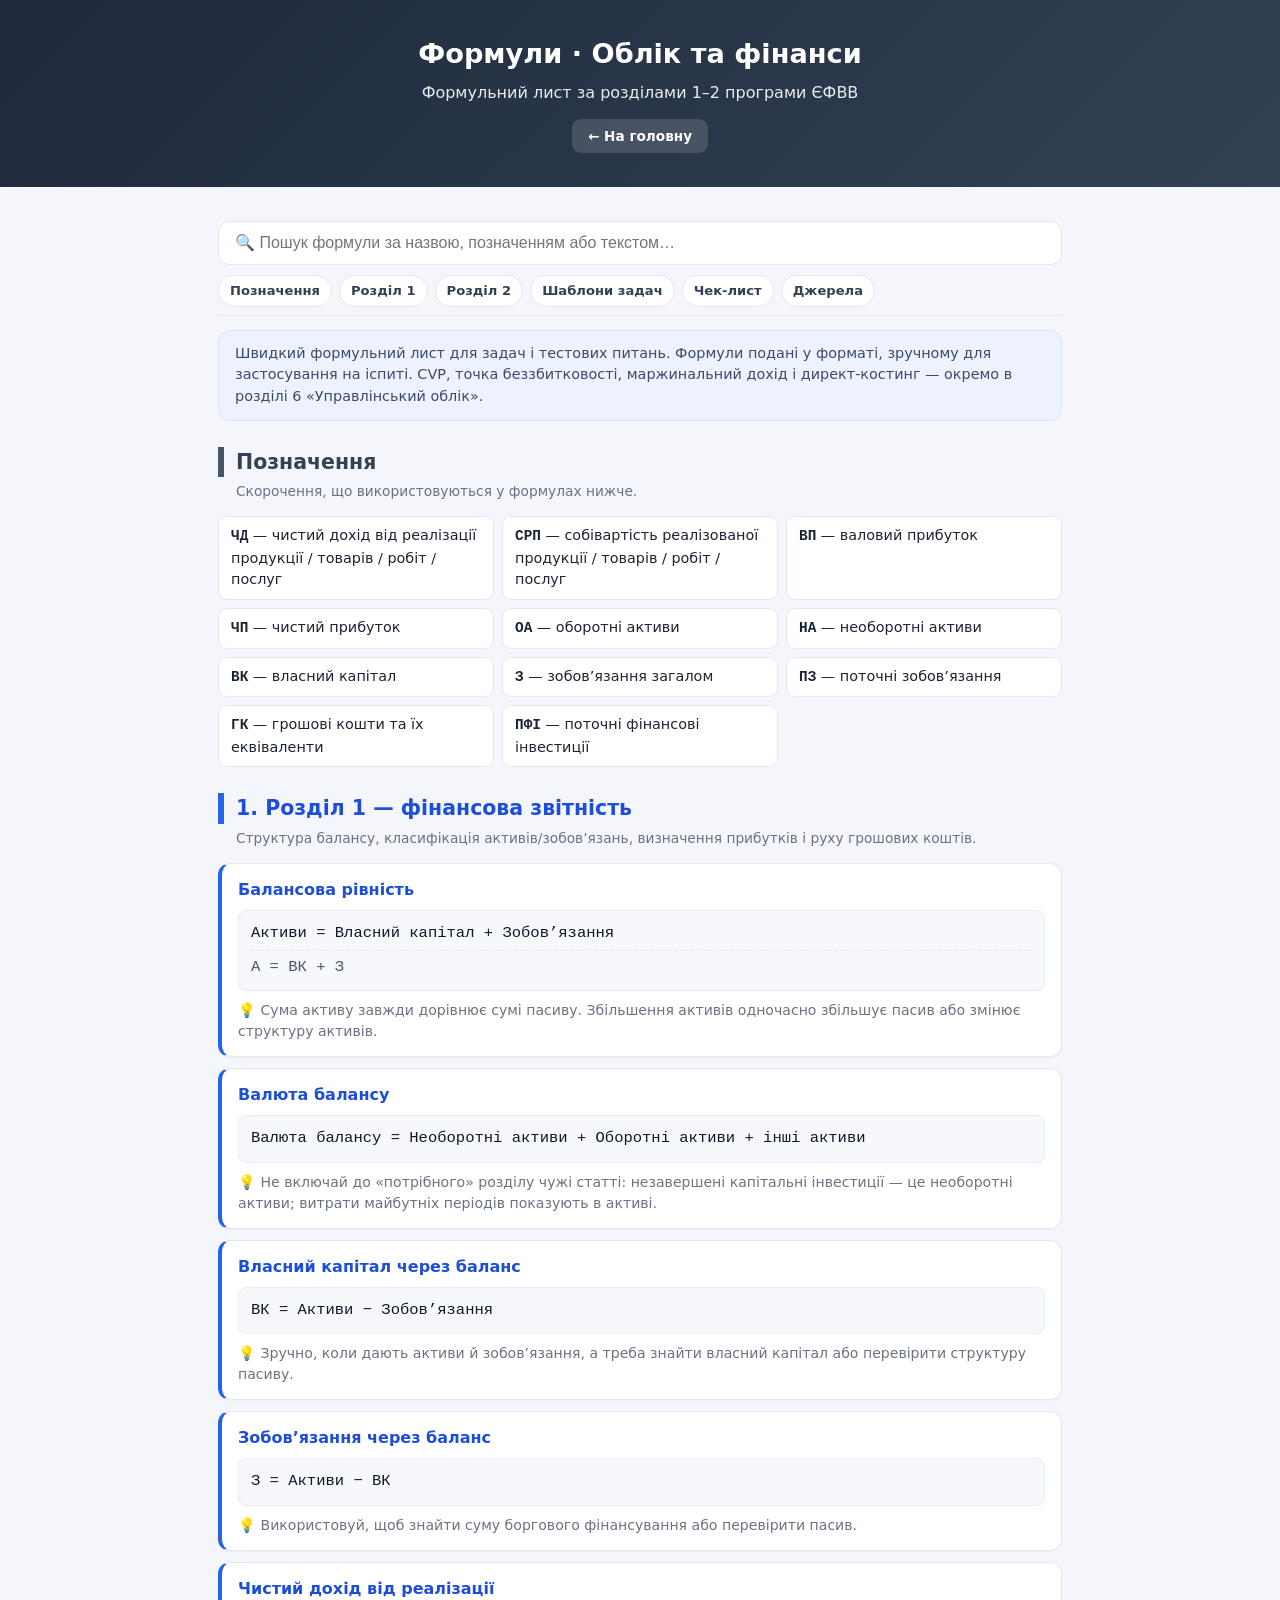
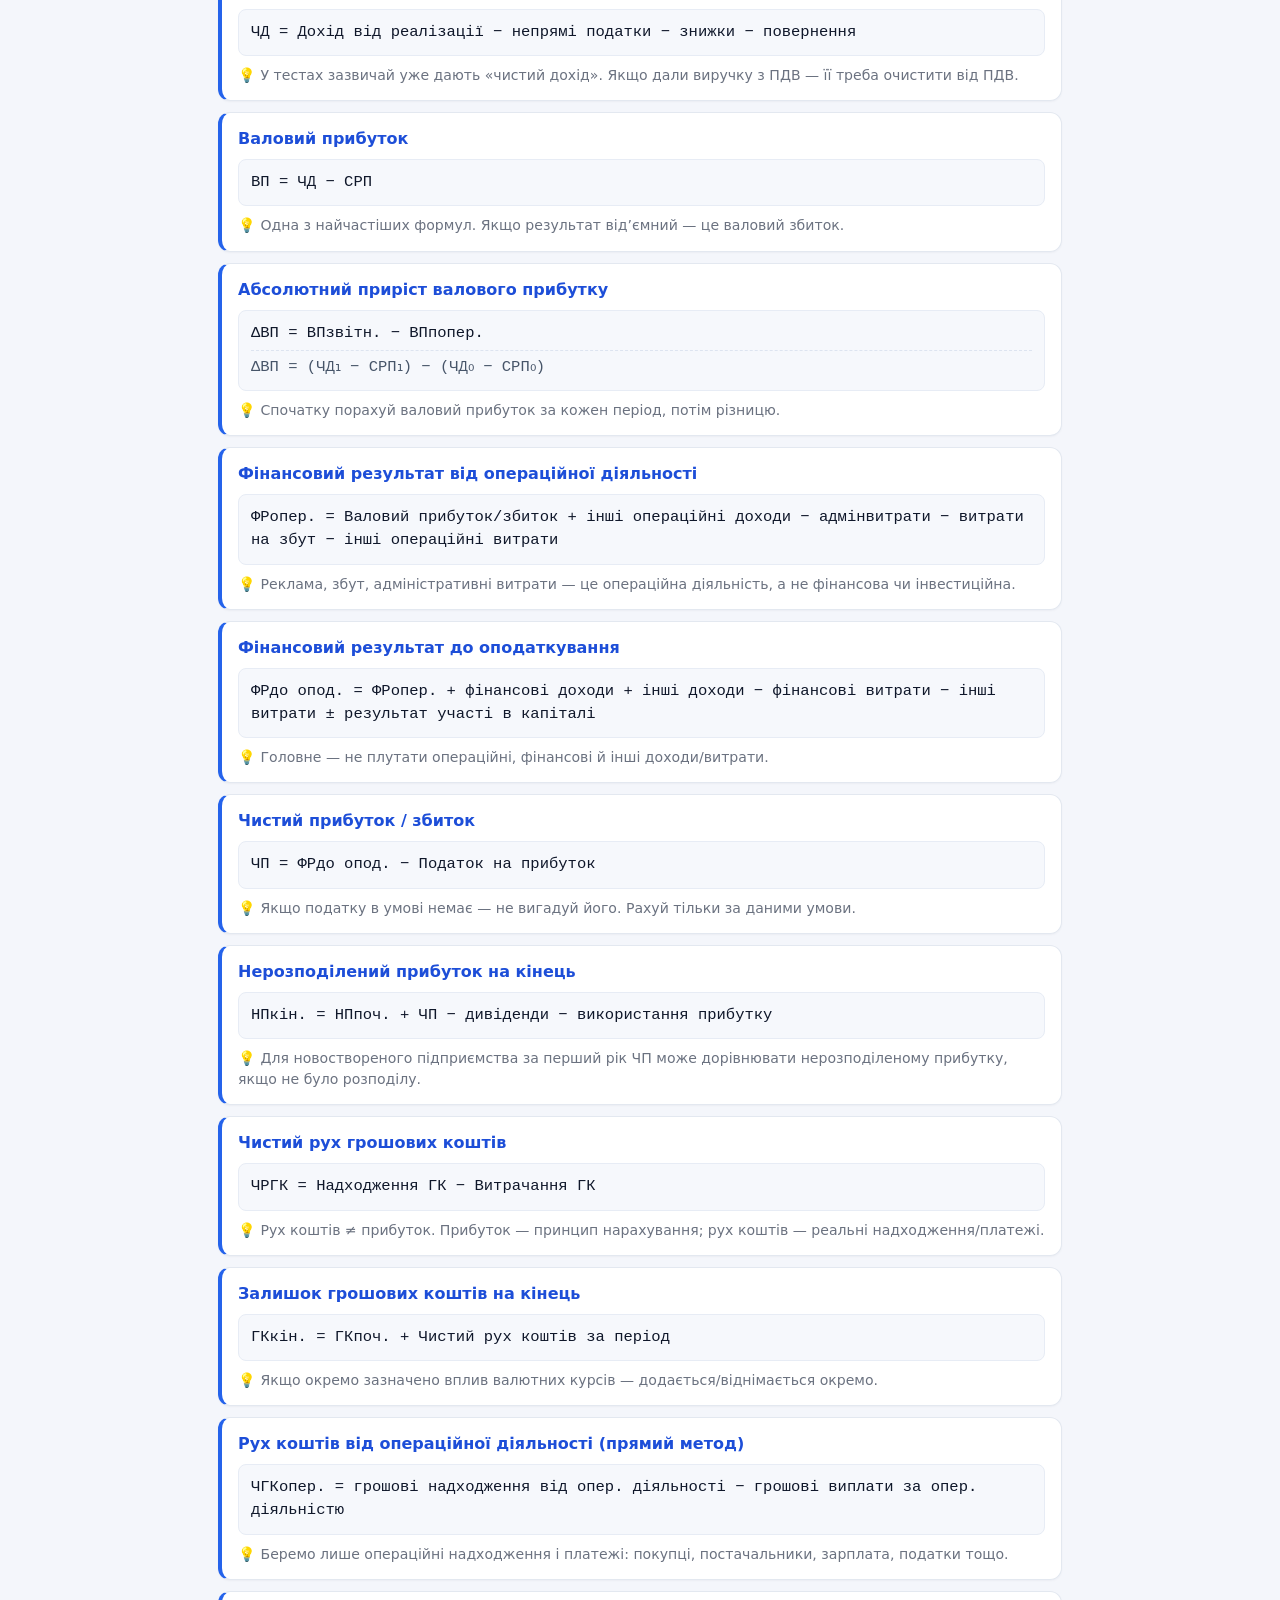
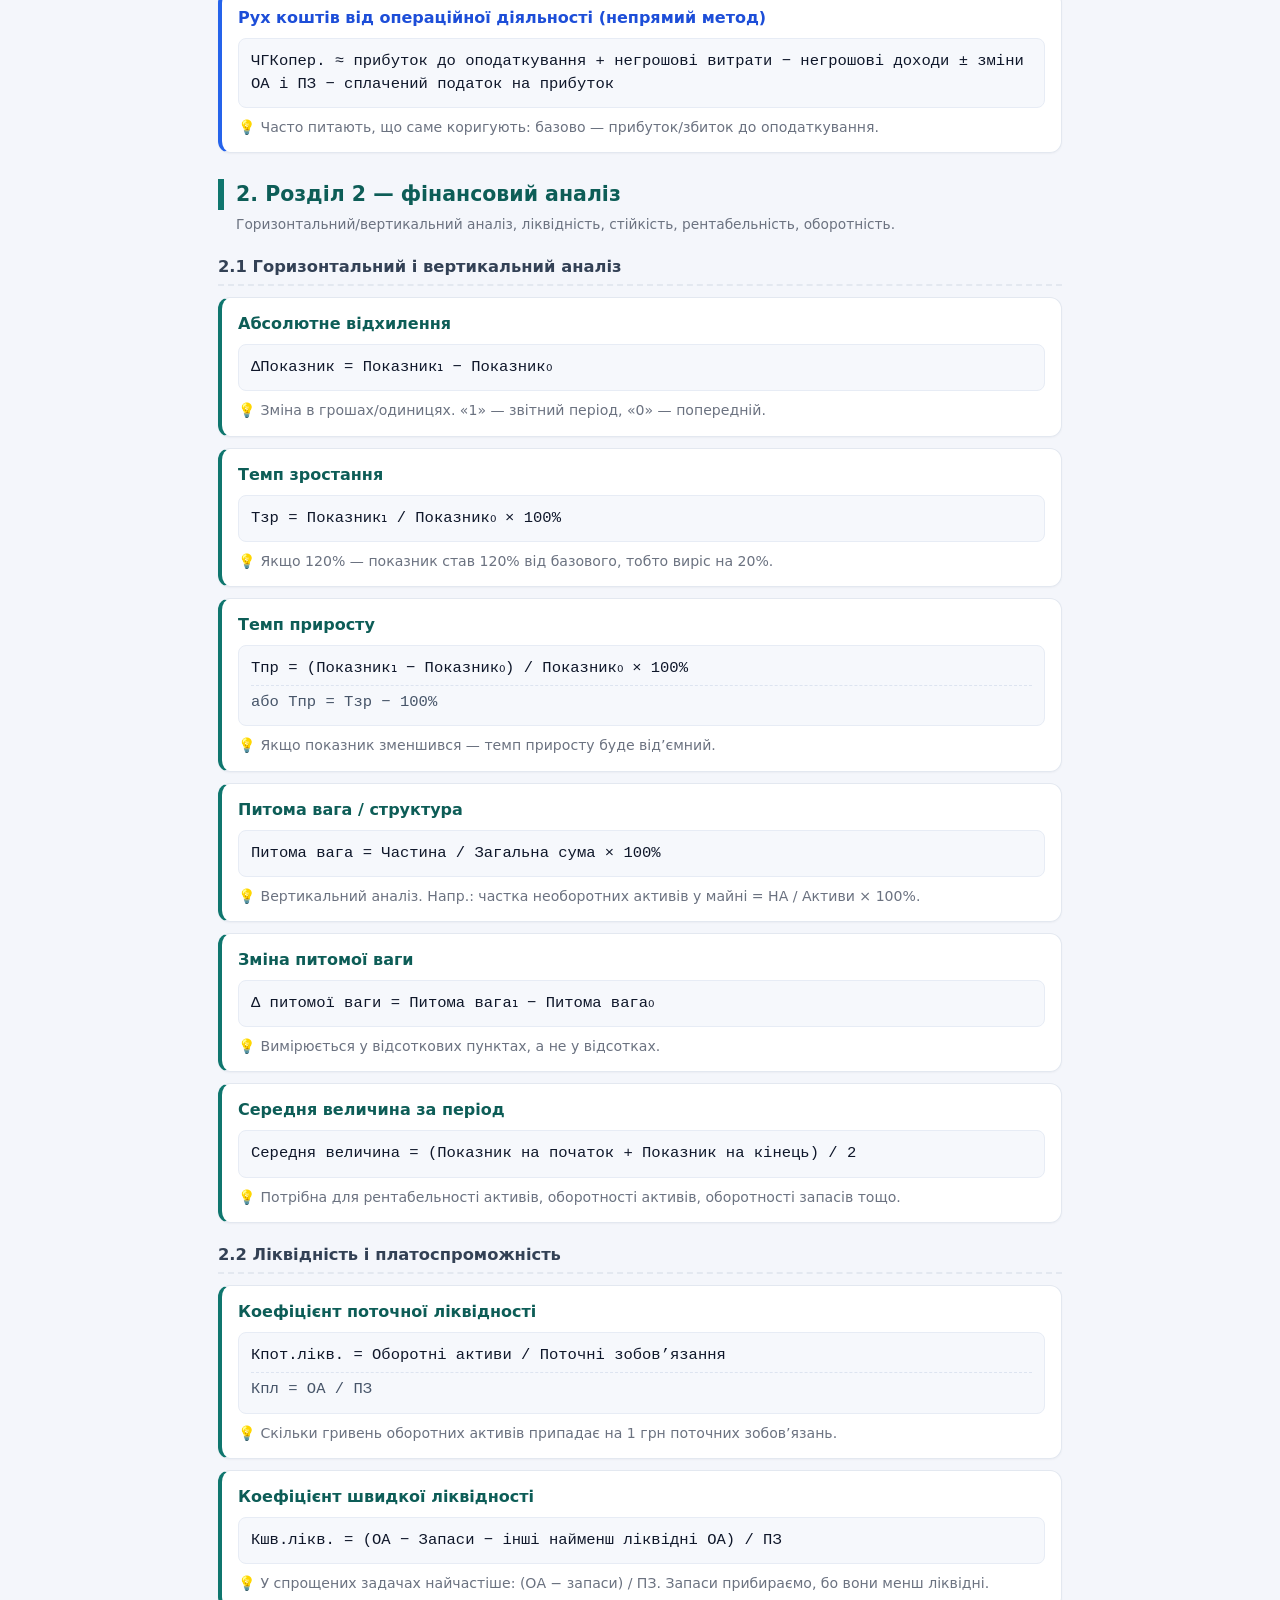
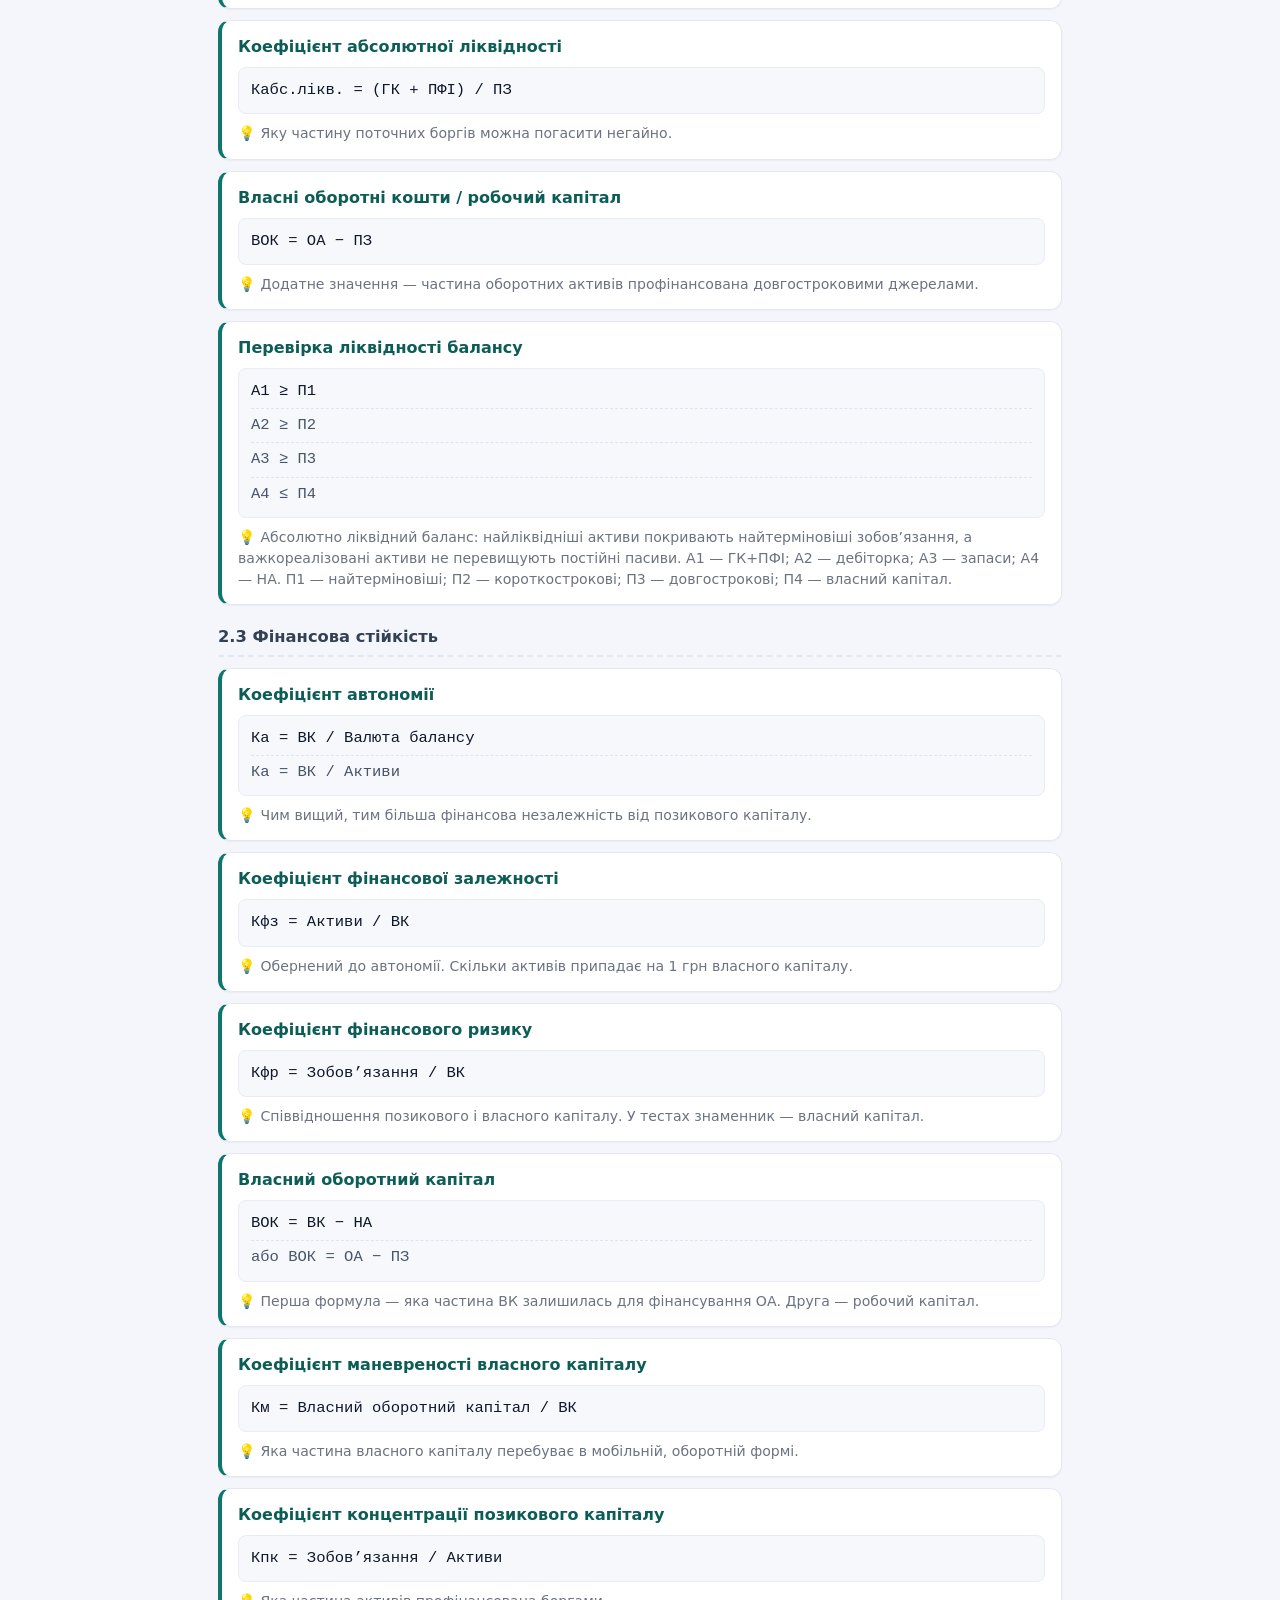
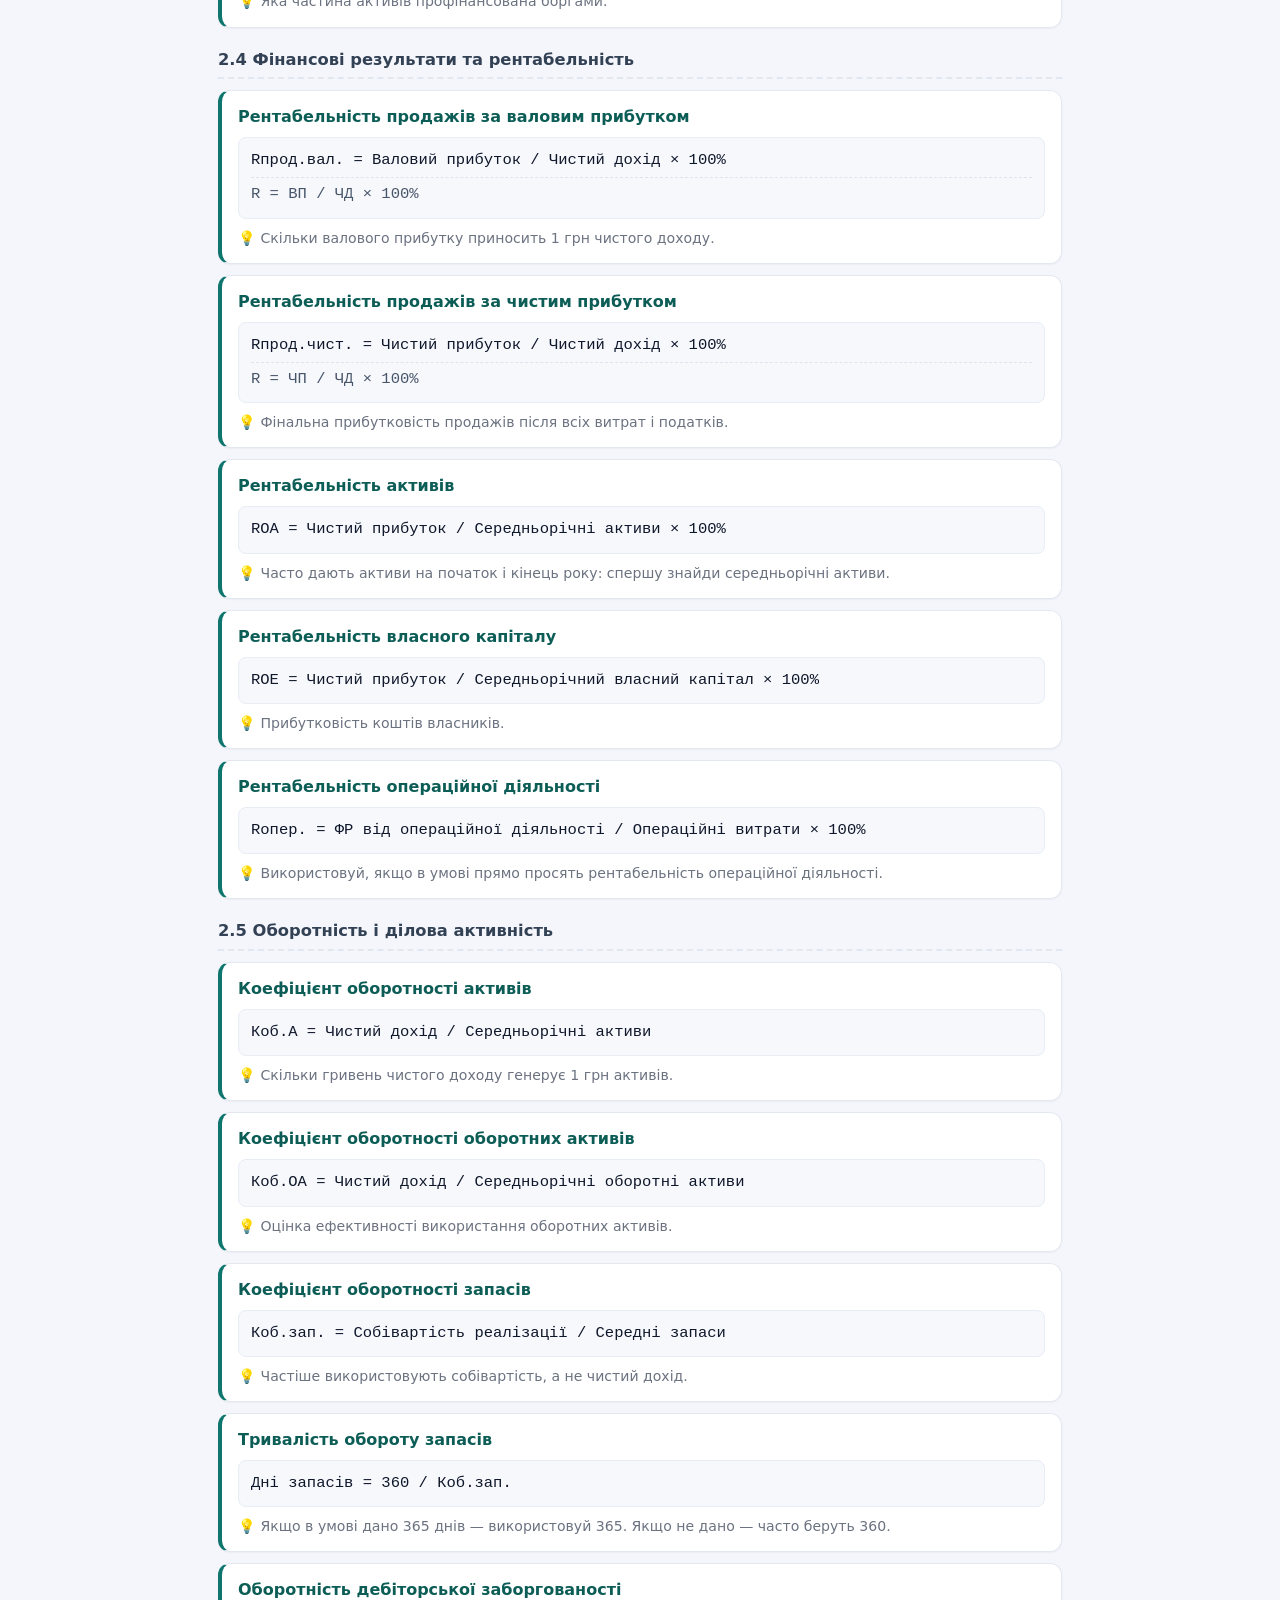
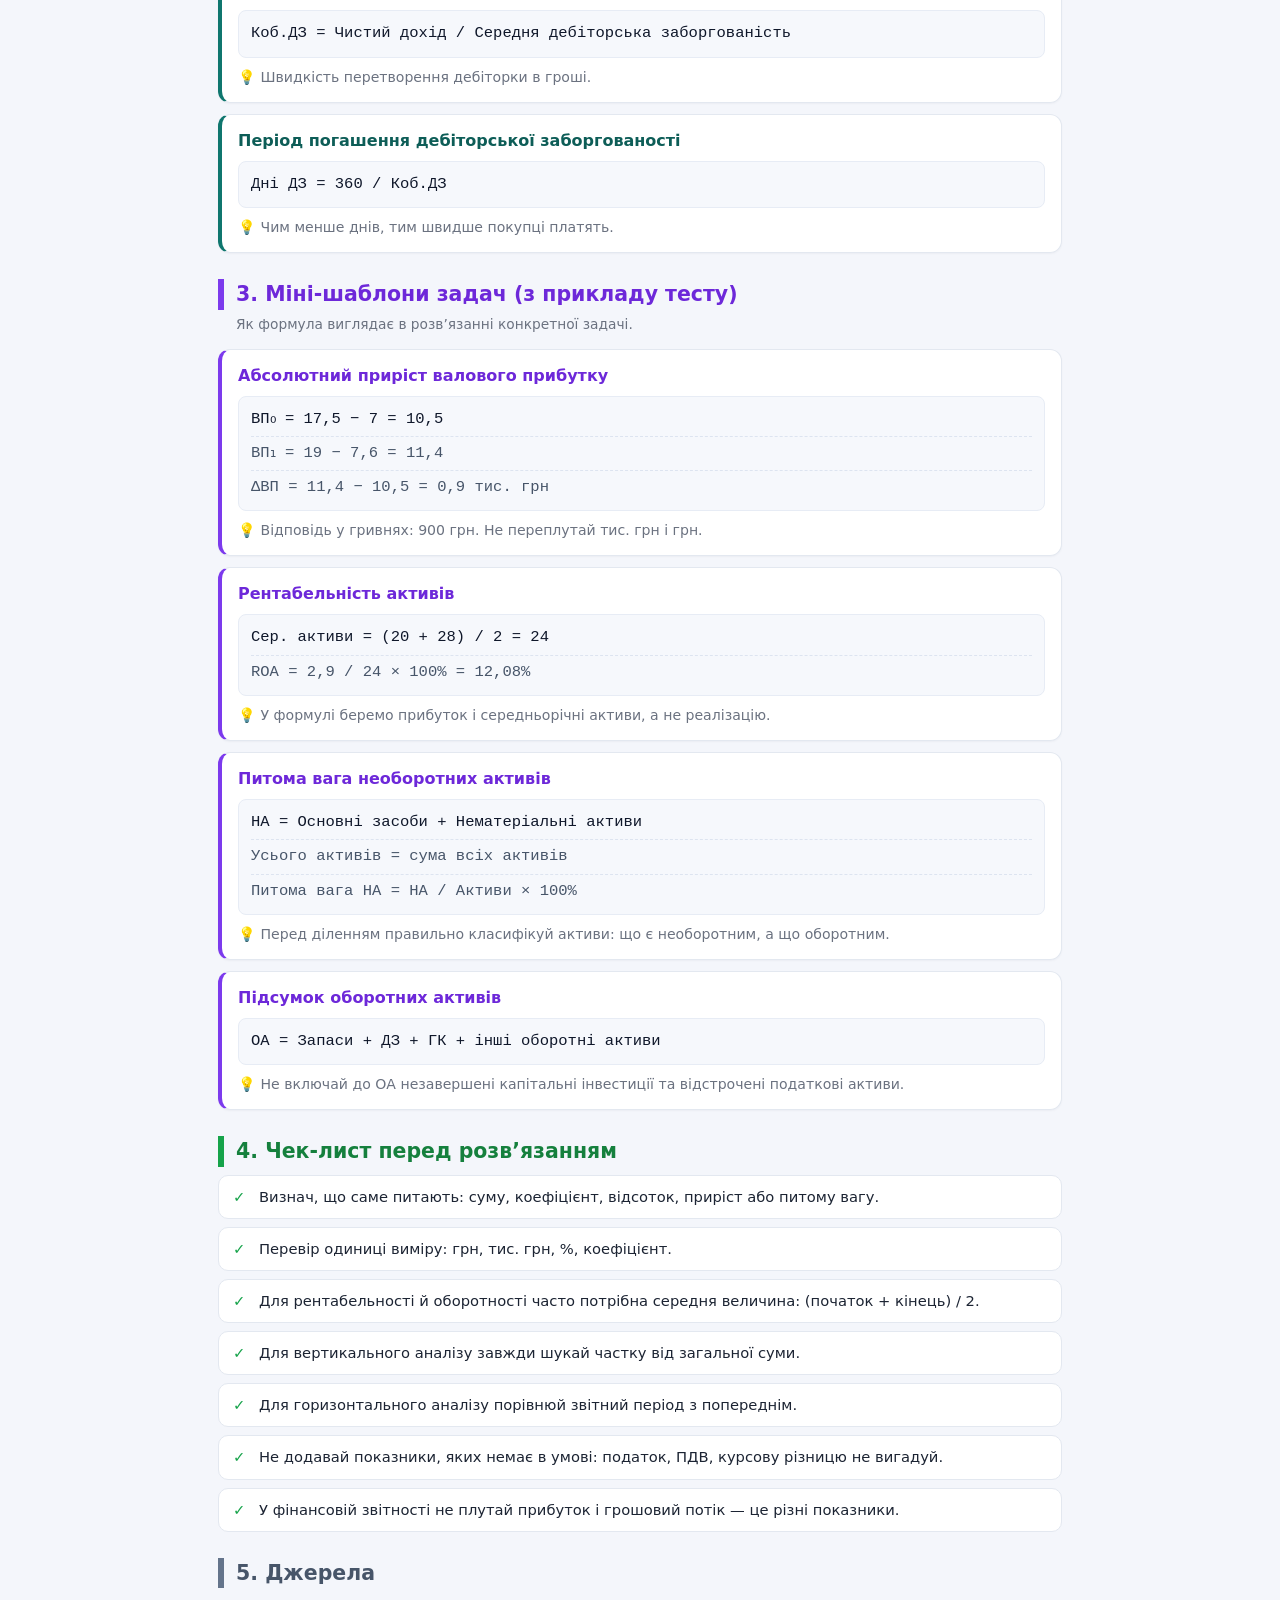
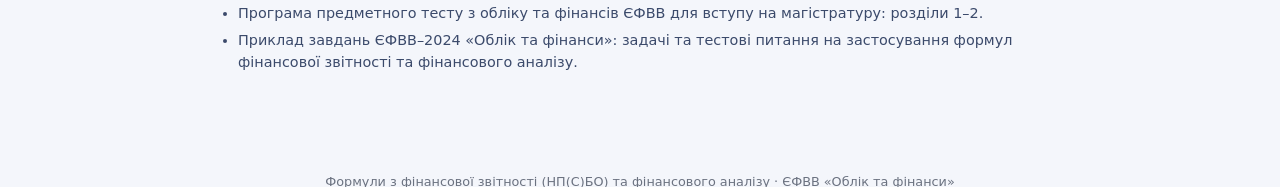
==== docs/formulas.html @ 67af6b8b "Підготовка статичного сайту тестів ЄФВВ для GitHub Pages - сайт у docs/ (index.html + variant-1..7 +" ====
<!DOCTYPE html>
<html lang="uk">
<head>
<meta charset="UTF-8">
<meta name="viewport" content="width=device-width, initial-scale=1.0">
<title>Формули · Облік та фінанси (ЄФВВ)</title>
<meta name="description" content="Формульний лист ЄФВВ з обліку та фінансів: фінансова звітність (НП(С)БО) і фінансовий аналіз. З пошуком і поясненнями.">
<meta property="og:type" content="website">
<meta property="og:locale" content="uk_UA">
<meta property="og:title" content="Формули · Облік та фінанси (ЄФВВ)">
<meta property="og:description" content="Формульний лист ЄФВВ: фінансова звітність (НП(С)БО) і фінансовий аналіз. З пошуком і поясненнями.">
<meta name="twitter:card" content="summary">
<link rel="icon" href="assets/favicon.svg">
<style>
  :root{--bg:#f4f6fb;--ink:#1c2433;--muted:#6b7280;--line:#e3e8f0;--accent:#2563eb}
  *{box-sizing:border-box}
  body{margin:0;font-family:'Segoe UI',system-ui,Arial,sans-serif;background:var(--bg);color:var(--ink);line-height:1.5}
  header{background:linear-gradient(135deg,#1e293b,#334155);color:#fff;padding:34px 20px;text-align:center}
  header h1{margin:0 0 6px;font-size:1.7rem}
  header p{margin:0;opacity:.9}
  .home{display:inline-block;margin-top:14px;color:#fff;background:rgba(255,255,255,.14);
        text-decoration:none;padding:7px 16px;border-radius:9px;font-size:.85rem;font-weight:600}
  .home:hover{background:rgba(255,255,255,.24)}
  .wrap{max-width:880px;margin:0 auto;padding:20px 18px 60px}

  /* toolbar: search + nav */
  .toolbar{position:sticky;top:0;z-index:5;background:var(--bg);padding:14px 0 8px;margin-bottom:6px;
           border-bottom:1px solid var(--line)}
  .search{width:100%;padding:12px 16px;font-size:1rem;border:1px solid var(--line);border-radius:11px;
          background:#fff;color:var(--ink);outline:none}
  .search:focus{border-color:var(--accent);box-shadow:0 0 0 3px rgba(37,99,235,.12)}
  .nav{display:flex;flex-wrap:wrap;gap:7px;margin-top:10px}
  .nav a{text-decoration:none;font-size:.82rem;font-weight:600;color:#334155;background:#fff;
         border:1px solid var(--line);padding:5px 11px;border-radius:20px}
  .nav a:hover{border-color:var(--accent);color:var(--accent)}

  .note-top{background:#eef2ff;border:1px solid #dbe2ff;border-radius:12px;padding:12px 16px;
            font-size:.9rem;color:#3b4a6b;margin:14px 0}

  /* section */
  section{margin-top:26px}
  .sec-h{display:flex;align-items:center;gap:10px;border-left:6px solid var(--c);padding-left:12px;margin-bottom:4px}
  .sec-h h2{margin:0;font-size:1.28rem;color:var(--cd)}
  .sec-sub{font-size:.86rem;color:var(--muted);margin:2px 0 14px 18px}

  .subhead{font-size:1.02rem;font-weight:700;color:#334155;margin:20px 0 10px;padding-bottom:5px;
           border-bottom:2px dashed var(--line)}

  /* formula card */
  .f{background:#fff;border:1px solid var(--line);border-left:4px solid var(--c);border-radius:12px;
     padding:14px 16px;margin:11px 0;box-shadow:0 1px 2px rgba(20,30,60,.04)}
  .f .name{font-weight:700;font-size:1rem;color:var(--cd);margin-bottom:8px}
  .f .formula{font-family:'Consolas','SF Mono',ui-monospace,monospace;font-size:.97rem;color:#0f172a;
              background:#f6f8fc;border:1px solid #e7ecf5;border-radius:8px;padding:9px 12px}
  .f .formula .v{display:block;padding:2px 0}
  .f .formula .v+ .v{border-top:1px dashed #dde4f0;margin-top:3px;padding-top:5px;color:#475569}
  .f .why{font-size:.88rem;color:var(--muted);margin-top:9px}
  .f .why::before{content:"💡 ";}

  /* abbreviations grid */
  .abbr{display:grid;grid-template-columns:repeat(auto-fill,minmax(250px,1fr));gap:8px}
  .abbr div{background:#fff;border:1px solid var(--line);border-radius:9px;padding:8px 12px;font-size:.9rem}
  .abbr b{color:var(--cd);font-family:'Consolas',monospace}

  ul.check{list-style:none;padding:0;margin:0}
  ul.check li{background:#fff;border:1px solid var(--line);border-radius:10px;padding:10px 14px 10px 40px;
              margin:8px 0;position:relative;font-size:.92rem}
  ul.check li::before{content:"✓";position:absolute;left:14px;top:10px;color:#16a34a;font-weight:800}
  ul.src{font-size:.9rem;color:#3b4a6b;padding-left:20px}
  ul.src li{margin:6px 0}

  .empty{display:none;text-align:center;color:var(--muted);padding:40px;font-size:.95rem}
  footer{text-align:center;color:var(--muted);font-size:.8rem;padding:24px 20px 0}
  mark{background:#fde68a;color:inherit;border-radius:3px;padding:0 1px}
</style>
</head>
<body>
<header>
  <h1>Формули · Облік та фінанси</h1>
  <p>Формульний лист за розділами 1–2 програми ЄФВВ</p>
  <a class="home" href="index.html">← На головну</a>
</header>

<div class="wrap">
  <div class="toolbar">
    <input id="search" class="search" type="search" placeholder="🔍 Пошук формули за назвою, позначенням або текстом…" autocomplete="off">
    <nav class="nav" id="nav"></nav>
  </div>

  <div class="note-top">
    Швидкий формульний лист для задач і тестових питань. Формули подані у форматі, зручному для застосування на іспиті.
    CVP, точка беззбитковості, маржинальний дохід і директ-костинг — окремо в розділі 6 «Управлінський облік».
  </div>

  <div id="content"></div>
  <div class="empty" id="empty">За запитом нічого не знайдено. Спробуйте інше слово.</div>
</div>

<footer>Формули з фінансової звітності (НП(С)БО) та фінансового аналізу · ЄФВВ «Облік та фінанси»</footer>

<script>
const palette = [
  {c:"#2563eb",cd:"#1d4ed8"},
  {c:"#0f766e",cd:"#0d5d57"},
  {c:"#7c3aed",cd:"#6d28d9"},
  {c:"#c2410c",cd:"#9a3412"},
  {c:"#0e7490",cd:"#155e75"},
  {c:"#334155",cd:"#1e293b"}
];

// data
const ABBR = [
  ["ЧД","чистий дохід від реалізації продукції / товарів / робіт / послуг"],
  ["СРП","собівартість реалізованої продукції / товарів / робіт / послуг"],
  ["ВП","валовий прибуток"],
  ["ЧП","чистий прибуток"],
  ["ОА","оборотні активи"],
  ["НА","необоротні активи"],
  ["ВК","власний капітал"],
  ["З","зобов’язання загалом"],
  ["ПЗ","поточні зобов’язання"],
  ["ГК","грошові кошти та їх еквіваленти"],
  ["ПФІ","поточні фінансові інвестиції"]
];

// f = [name, [formula variants], why]
const SECTIONS = [
  {
    id:"r1", title:"1. Розділ 1 — фінансова звітність",
    sub:"Структура балансу, класифікація активів/зобов’язань, визначення прибутків і руху грошових коштів.",
    groups:[{ rows:[
      ["Балансова рівність",["Активи = Власний капітал + Зобов’язання","А = ВК + З"],
       "Сума активу завжди дорівнює сумі пасиву. Збільшення активів одночасно збільшує пасив або змінює структуру активів."],
      ["Валюта балансу",["Валюта балансу = Необоротні активи + Оборотні активи + інші активи"],
       "Не включай до «потрібного» розділу чужі статті: незавершені капітальні інвестиції — це необоротні активи; витрати майбутніх періодів показують в активі."],
      ["Власний капітал через баланс",["ВК = Активи − Зобов’язання"],
       "Зручно, коли дають активи й зобов’язання, а треба знайти власний капітал або перевірити структуру пасиву."],
      ["Зобов’язання через баланс",["З = Активи − ВК"],
       "Використовуй, щоб знайти суму боргового фінансування або перевірити пасив."],
      ["Чистий дохід від реалізації",["ЧД = Дохід від реалізації − непрямі податки − знижки − повернення"],
       "У тестах зазвичай уже дають «чистий дохід». Якщо дали виручку з ПДВ — її треба очистити від ПДВ."],
      ["Валовий прибуток",["ВП = ЧД − СРП"],
       "Одна з найчастіших формул. Якщо результат від’ємний — це валовий збиток."],
      ["Абсолютний приріст валового прибутку",["ΔВП = ВПзвітн. − ВПпопер.","ΔВП = (ЧД₁ − СРП₁) − (ЧД₀ − СРП₀)"],
       "Спочатку порахуй валовий прибуток за кожен період, потім різницю."],
      ["Фінансовий результат від операційної діяльності",
       ["ФРопер. = Валовий прибуток/збиток + інші операційні доходи − адмінвитрати − витрати на збут − інші операційні витрати"],
       "Реклама, збут, адміністративні витрати — це операційна діяльність, а не фінансова чи інвестиційна."],
      ["Фінансовий результат до оподаткування",
       ["ФРдо опод. = ФРопер. + фінансові доходи + інші доходи − фінансові витрати − інші витрати ± результат участі в капіталі"],
       "Головне — не плутати операційні, фінансові й інші доходи/витрати."],
      ["Чистий прибуток / збиток",["ЧП = ФРдо опод. − Податок на прибуток"],
       "Якщо податку в умові немає — не вигадуй його. Рахуй тільки за даними умови."],
      ["Нерозподілений прибуток на кінець",["НПкін. = НПпоч. + ЧП − дивіденди − використання прибутку"],
       "Для новоствореного підприємства за перший рік ЧП може дорівнювати нерозподіленому прибутку, якщо не було розподілу."],
      ["Чистий рух грошових коштів",["ЧРГК = Надходження ГК − Витрачання ГК"],
       "Рух коштів ≠ прибуток. Прибуток — принцип нарахування; рух коштів — реальні надходження/платежі."],
      ["Залишок грошових коштів на кінець",["ГКкін. = ГКпоч. + Чистий рух коштів за період"],
       "Якщо окремо зазначено вплив валютних курсів — додається/віднімається окремо."],
      ["Рух коштів від операційної діяльності (прямий метод)",
       ["ЧГКопер. = грошові надходження від опер. діяльності − грошові виплати за опер. діяльністю"],
       "Беремо лише операційні надходження і платежі: покупці, постачальники, зарплата, податки тощо."],
      ["Рух коштів від операційної діяльності (непрямий метод)",
       ["ЧГКопер. ≈ прибуток до оподаткування + негрошові витрати − негрошові доходи ± зміни ОА і ПЗ − сплачений податок на прибуток"],
       "Часто питають, що саме коригують: базово — прибуток/збиток до оподаткування."]
    ]}]
  },
  {
    id:"r2", title:"2. Розділ 2 — фінансовий аналіз",
    sub:"Горизонтальний/вертикальний аналіз, ліквідність, стійкість, рентабельність, оборотність.",
    groups:[
      { name:"2.1 Горизонтальний і вертикальний аналіз", rows:[
        ["Абсолютне відхилення",["ΔПоказник = Показник₁ − Показник₀"],
         "Зміна в грошах/одиницях. «1» — звітний період, «0» — попередній."],
        ["Темп зростання",["Тзр = Показник₁ / Показник₀ × 100%"],
         "Якщо 120% — показник став 120% від базового, тобто виріс на 20%."],
        ["Темп приросту",["Тпр = (Показник₁ − Показник₀) / Показник₀ × 100%","або Тпр = Тзр − 100%"],
         "Якщо показник зменшився — темп приросту буде від’ємний."],
        ["Питома вага / структура",["Питома вага = Частина / Загальна сума × 100%"],
         "Вертикальний аналіз. Напр.: частка необоротних активів у майні = НА / Активи × 100%."],
        ["Зміна питомої ваги",["Δ питомої ваги = Питома вага₁ − Питома вага₀"],
         "Вимірюється у відсоткових пунктах, а не у відсотках."],
        ["Середня величина за період",["Середня величина = (Показник на початок + Показник на кінець) / 2"],
         "Потрібна для рентабельності активів, оборотності активів, оборотності запасів тощо."]
      ]},
      { name:"2.2 Ліквідність і платоспроможність", rows:[
        ["Коефіцієнт поточної ліквідності",["Кпот.лікв. = Оборотні активи / Поточні зобов’язання","Кпл = ОА / ПЗ"],
         "Скільки гривень оборотних активів припадає на 1 грн поточних зобов’язань."],
        ["Коефіцієнт швидкої ліквідності",["Кшв.лікв. = (ОА − Запаси − інші найменш ліквідні ОА) / ПЗ"],
         "У спрощених задачах найчастіше: (ОА − запаси) / ПЗ. Запаси прибираємо, бо вони менш ліквідні."],
        ["Коефіцієнт абсолютної ліквідності",["Кабс.лікв. = (ГК + ПФІ) / ПЗ"],
         "Яку частину поточних боргів можна погасити негайно."],
        ["Власні оборотні кошти / робочий капітал",["ВОК = ОА − ПЗ"],
         "Додатне значення — частина оборотних активів профінансована довгостроковими джерелами."],
        ["Перевірка ліквідності балансу",["А1 ≥ П1","А2 ≥ П2","А3 ≥ П3","А4 ≤ П4"],
         "Абсолютно ліквідний баланс: найліквідніші активи покривають найтерміновіші зобов’язання, а важкореалізовані активи не перевищують постійні пасиви. А1 — ГК+ПФІ; А2 — дебіторка; А3 — запаси; А4 — НА. П1 — найтерміновіші; П2 — короткострокові; П3 — довгострокові; П4 — власний капітал."]
      ]},
      { name:"2.3 Фінансова стійкість", rows:[
        ["Коефіцієнт автономії",["Ка = ВК / Валюта балансу","Ка = ВК / Активи"],
         "Чим вищий, тим більша фінансова незалежність від позикового капіталу."],
        ["Коефіцієнт фінансової залежності",["Кфз = Активи / ВК"],
         "Обернений до автономії. Скільки активів припадає на 1 грн власного капіталу."],
        ["Коефіцієнт фінансового ризику",["Кфр = Зобов’язання / ВК"],
         "Співвідношення позикового і власного капіталу. У тестах знаменник — власний капітал."],
        ["Власний оборотний капітал",["ВОК = ВК − НА","або ВОК = ОА − ПЗ"],
         "Перша формула — яка частина ВК залишилась для фінансування ОА. Друга — робочий капітал."],
        ["Коефіцієнт маневреності власного капіталу",["Км = Власний оборотний капітал / ВК"],
         "Яка частина власного капіталу перебуває в мобільній, оборотній формі."],
        ["Коефіцієнт концентрації позикового капіталу",["Кпк = Зобов’язання / Активи"],
         "Яка частина активів профінансована боргами."]
      ]},
      { name:"2.4 Фінансові результати та рентабельність", rows:[
        ["Рентабельність продажів за валовим прибутком",["Rпрод.вал. = Валовий прибуток / Чистий дохід × 100%","R = ВП / ЧД × 100%"],
         "Скільки валового прибутку приносить 1 грн чистого доходу."],
        ["Рентабельність продажів за чистим прибутком",["Rпрод.чист. = Чистий прибуток / Чистий дохід × 100%","R = ЧП / ЧД × 100%"],
         "Фінальна прибутковість продажів після всіх витрат і податків."],
        ["Рентабельність активів",["ROA = Чистий прибуток / Середньорічні активи × 100%"],
         "Часто дають активи на початок і кінець року: спершу знайди середньорічні активи."],
        ["Рентабельність власного капіталу",["ROE = Чистий прибуток / Середньорічний власний капітал × 100%"],
         "Прибутковість коштів власників."],
        ["Рентабельність операційної діяльності",["Rопер. = ФР від операційної діяльності / Операційні витрати × 100%"],
         "Використовуй, якщо в умові прямо просять рентабельність операційної діяльності."]
      ]},
      { name:"2.5 Оборотність і ділова активність", rows:[
        ["Коефіцієнт оборотності активів",["Коб.А = Чистий дохід / Середньорічні активи"],
         "Скільки гривень чистого доходу генерує 1 грн активів."],
        ["Коефіцієнт оборотності оборотних активів",["Коб.ОА = Чистий дохід / Середньорічні оборотні активи"],
         "Оцінка ефективності використання оборотних активів."],
        ["Коефіцієнт оборотності запасів",["Коб.зап. = Собівартість реалізації / Середні запаси"],
         "Частіше використовують собівартість, а не чистий дохід."],
        ["Тривалість обороту запасів",["Дні запасів = 360 / Коб.зап."],
         "Якщо в умові дано 365 днів — використовуй 365. Якщо не дано — часто беруть 360."],
        ["Оборотність дебіторської заборгованості",["Коб.ДЗ = Чистий дохід / Середня дебіторська заборгованість"],
         "Швидкість перетворення дебіторки в гроші."],
        ["Період погашення дебіторської заборгованості",["Дні ДЗ = 360 / Коб.ДЗ"],
         "Чим менше днів, тим швидше покупці платять."]
      ]}
    ]
  },
  {
    id:"r3", title:"3. Міні-шаблони задач (з прикладу тесту)",
    sub:"Як формула виглядає в розв’язанні конкретної задачі.",
    groups:[{ rows:[
      ["Абсолютний приріст валового прибутку",["ВП₀ = 17,5 − 7 = 10,5","ВП₁ = 19 − 7,6 = 11,4","ΔВП = 11,4 − 10,5 = 0,9 тис. грн"],
       "Відповідь у гривнях: 900 грн. Не переплутай тис. грн і грн."],
      ["Рентабельність активів",["Сер. активи = (20 + 28) / 2 = 24","ROA = 2,9 / 24 × 100% = 12,08%"],
       "У формулі беремо прибуток і середньорічні активи, а не реалізацію."],
      ["Питома вага необоротних активів",["НА = Основні засоби + Нематеріальні активи","Усього активів = сума всіх активів","Питома вага НА = НА / Активи × 100%"],
       "Перед діленням правильно класифікуй активи: що є необоротним, а що оборотним."],
      ["Підсумок оборотних активів",["ОА = Запаси + ДЗ + ГК + інші оборотні активи"],
       "Не включай до ОА незавершені капітальні інвестиції та відстрочені податкові активи."]
    ]}]
  }
];

const CHECKLIST = [
  "Визнач, що саме питають: суму, коефіцієнт, відсоток, приріст або питому вагу.",
  "Перевір одиниці виміру: грн, тис. грн, %, коефіцієнт.",
  "Для рентабельності й оборотності часто потрібна середня величина: (початок + кінець) / 2.",
  "Для вертикального аналізу завжди шукай частку від загальної суми.",
  "Для горизонтального аналізу порівнюй звітний період з попереднім.",
  "Не додавай показники, яких немає в умові: податок, ПДВ, курсову різницю не вигадуй.",
  "У фінансовій звітності не плутай прибуток і грошовий потік — це різні показники."
];

const SOURCES = [
  "Програма предметного тесту з обліку та фінансів ЄФВВ для вступу на магістратуру: розділи 1–2.",
  "Приклад завдань ЄФВВ–2024 «Облік та фінанси»: задачі та тестові питання на застосування формул фінансової звітності та фінансового аналізу."
];

// ---- render ----
const esc = s => s.replace(/&/g,"&amp;").replace(/</g,"&lt;").replace(/>/g,"&gt;");
const content = document.getElementById('content');
const nav = document.getElementById('nav');

function fCard(row, col){
  const [name, formulas, why] = row;
  const vars = formulas.map(f=>`<span class="v">${esc(f)}</span>`).join("");
  return `<div class="f" data-text="${esc((name+' '+formulas.join(' ')+' '+why).toLowerCase())}">
    <div class="name">${esc(name)}</div>
    <div class="formula">${vars}</div>
    <div class="why">${esc(why)}</div>
  </div>`;
}

let html = "";

// abbreviations section (index 0 colour)
html += `<section id="abbr" data-sec>
  <div class="sec-h" style="--c:#475569;--cd:#334155"><h2>Позначення</h2></div>
  <div class="sec-sub">Скорочення, що використовуються у формулах нижче.</div>
  <div class="abbr">${ABBR.map(a=>`<div data-text="${esc((a[0]+' '+a[1]).toLowerCase())}"><b>${esc(a[0])}</b> — ${esc(a[1])}</div>`).join("")}</div>
</section>`;

SECTIONS.forEach((sec,i)=>{
  const p = palette[i % palette.length];
  let body = "";
  sec.groups.forEach(g=>{
    if(g.name) body += `<div class="subhead" data-sub>${esc(g.name)}</div>`;
    body += g.rows.map(r=>fCard(r,p)).join("");
  });
  html += `<section id="${sec.id}" data-sec style="--c:${p.c};--cd:${p.cd}">
    <div class="sec-h"><h2>${esc(sec.title)}</h2></div>
    <div class="sec-sub">${esc(sec.sub)}</div>
    ${body}
  </section>`;
});

// checklist
html += `<section id="check" data-sec style="--c:#16a34a;--cd:#15803d">
  <div class="sec-h"><h2>4. Чек-лист перед розв’язанням</h2></div>
  <ul class="check">${CHECKLIST.map(c=>`<li data-text="${esc(c.toLowerCase())}">${esc(c)}</li>`).join("")}</ul>
</section>`;

// sources
html += `<section id="src" data-sec style="--c:#64748b;--cd:#475569">
  <div class="sec-h"><h2>5. Джерела</h2></div>
  <ul class="src">${SOURCES.map(s=>`<li>${esc(s)}</li>`).join("")}</ul>
</section>`;

content.innerHTML = html;

// nav chips
const navItems = [["abbr","Позначення"],["r1","Розділ 1"],["r2","Розділ 2"],["r3","Шаблони задач"],["check","Чек-лист"],["src","Джерела"]];
nav.innerHTML = navItems.map(n=>`<a href="#${n[0]}">${n[1]}</a>`).join("");

// ---- live search ----
const search = document.getElementById('search');
const empty = document.getElementById('empty');
search.addEventListener('input', ()=>{
  const q = search.value.trim().toLowerCase();
  let anyVisible = false;
  document.querySelectorAll('[data-sec]').forEach(sec=>{
    let secVisible = false;
    sec.querySelectorAll('[data-text]').forEach(el=>{
      const match = !q || el.dataset.text.includes(q);
      el.style.display = match ? "" : "none";
      if(match) secVisible = true;
    });
    // subheads: show only if a following card in same group is visible — simple: hide subheads when searching
    sec.querySelectorAll('[data-sub]').forEach(sh=>{ sh.style.display = q ? "none" : ""; });
    sec.style.display = secVisible ? "" : "none";
    if(secVisible) anyVisible = true;
  });
  empty.style.display = anyVisible ? "none" : "block";
});
</script>
</body>
</html>
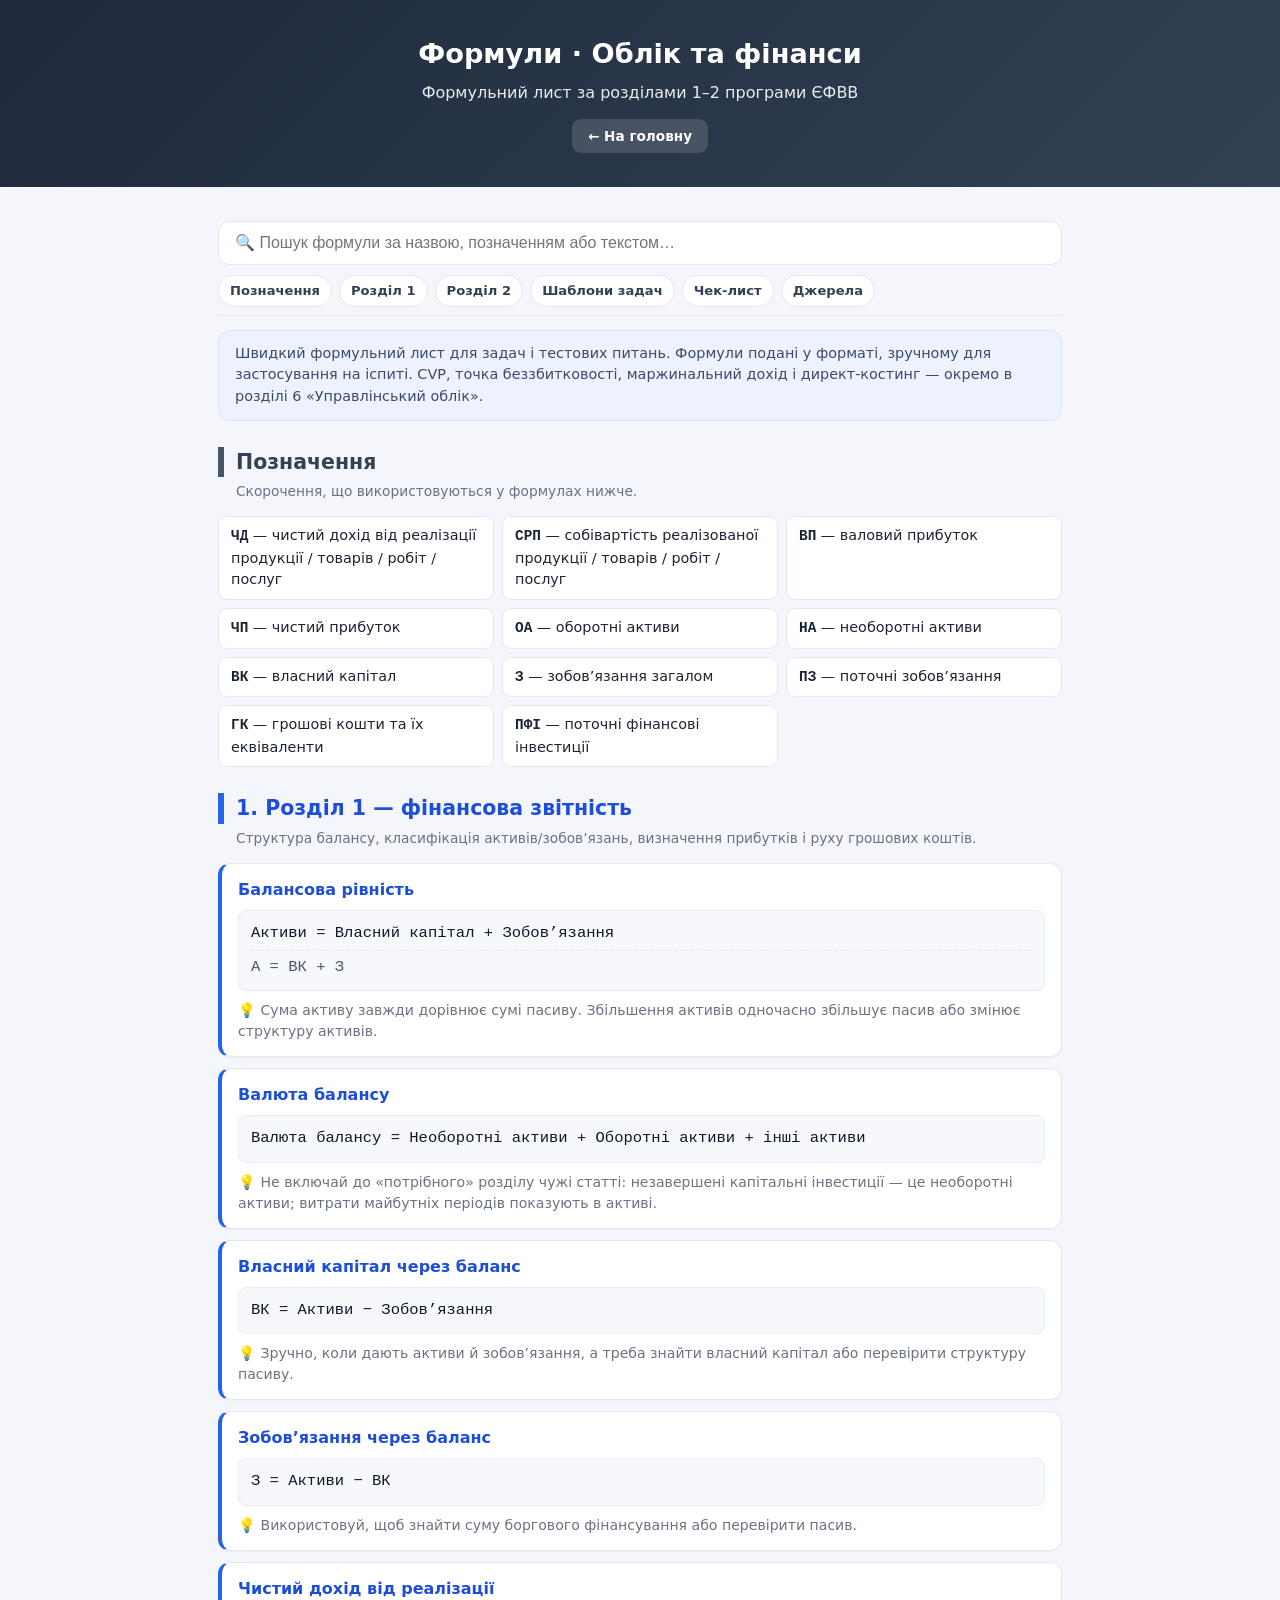
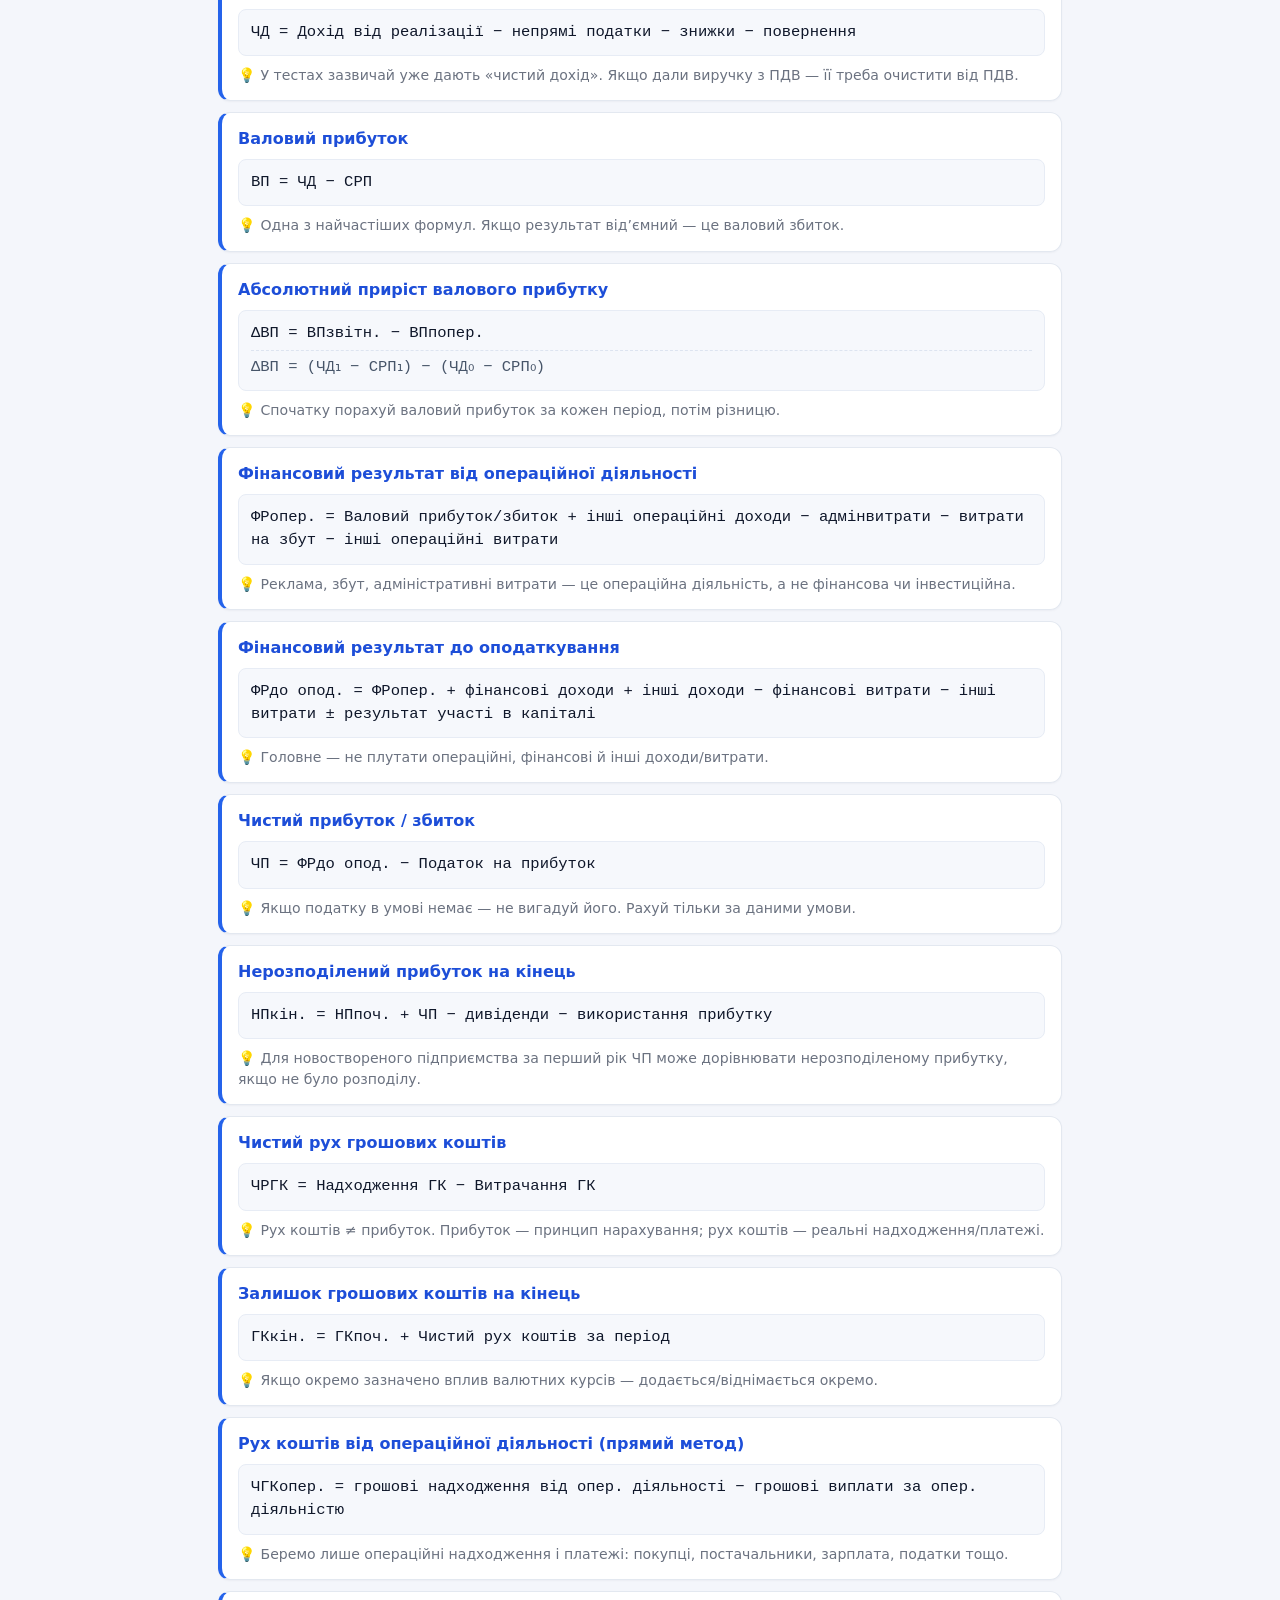
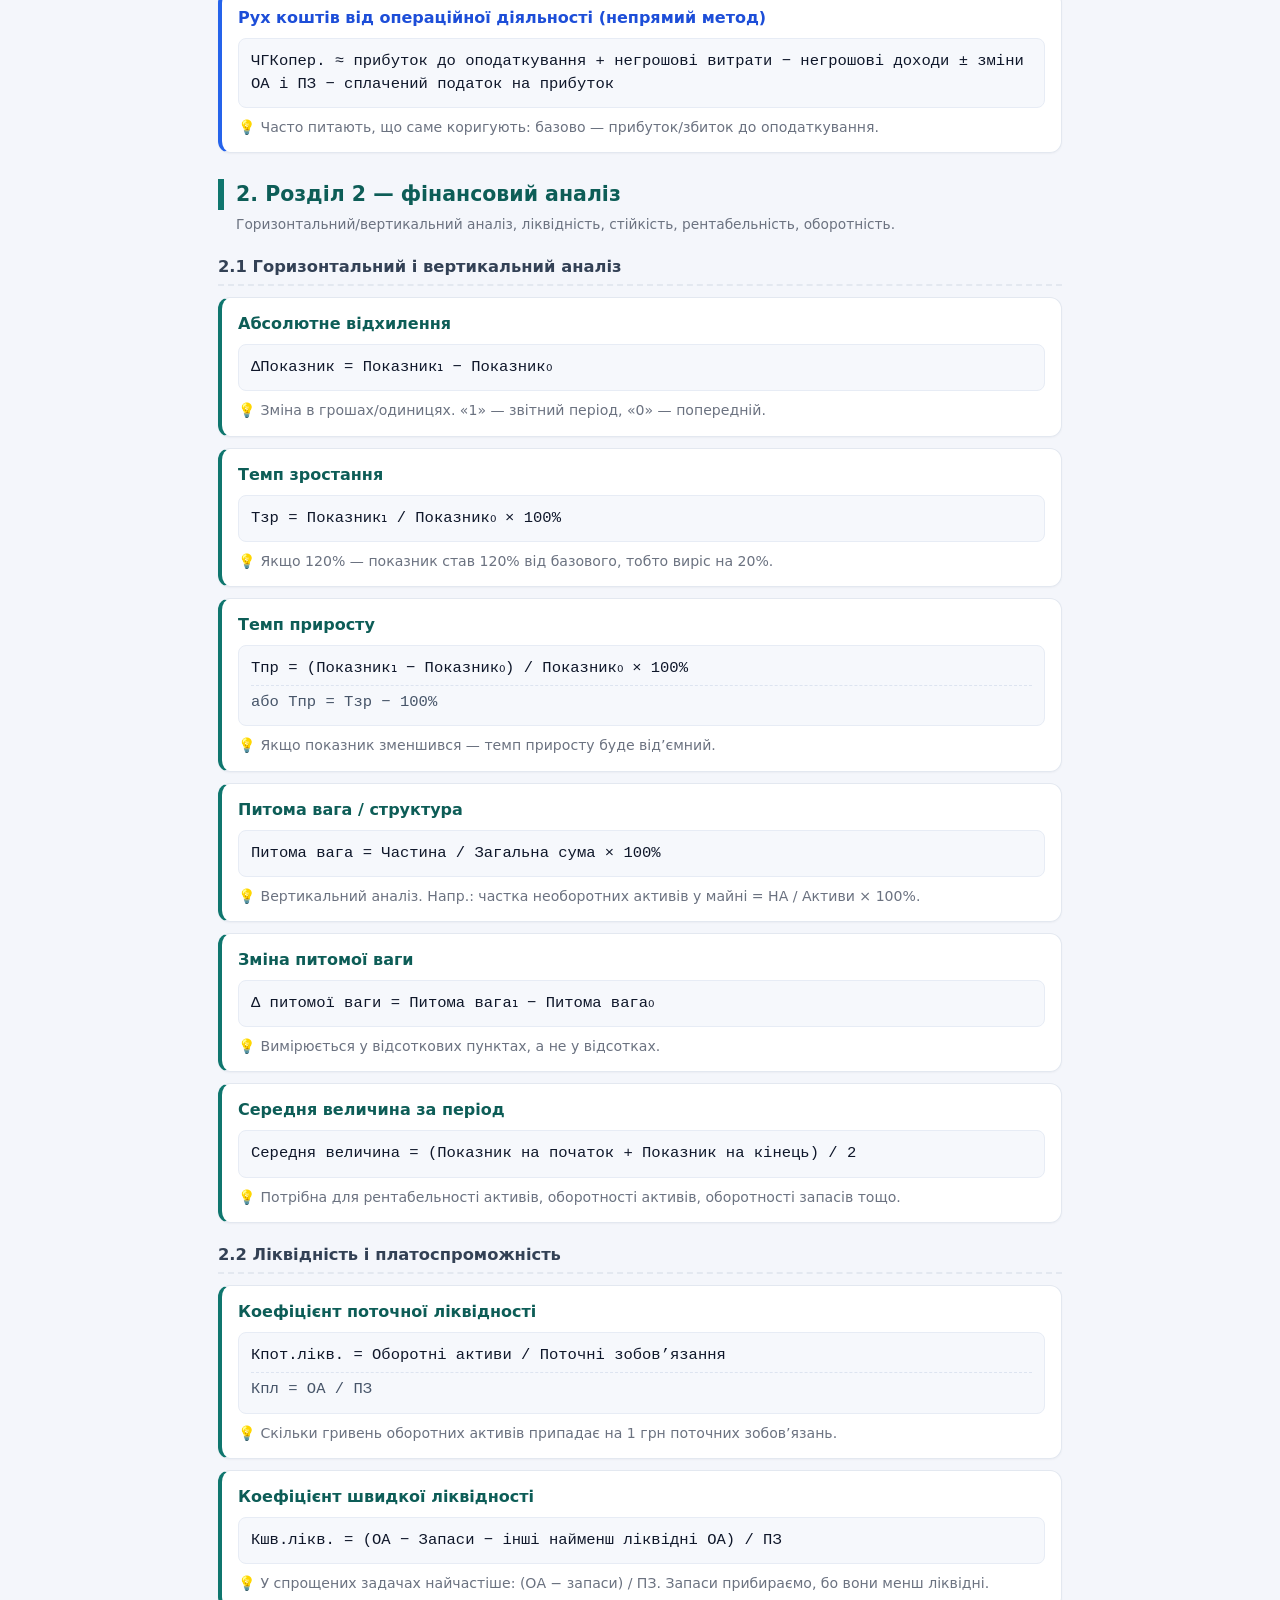
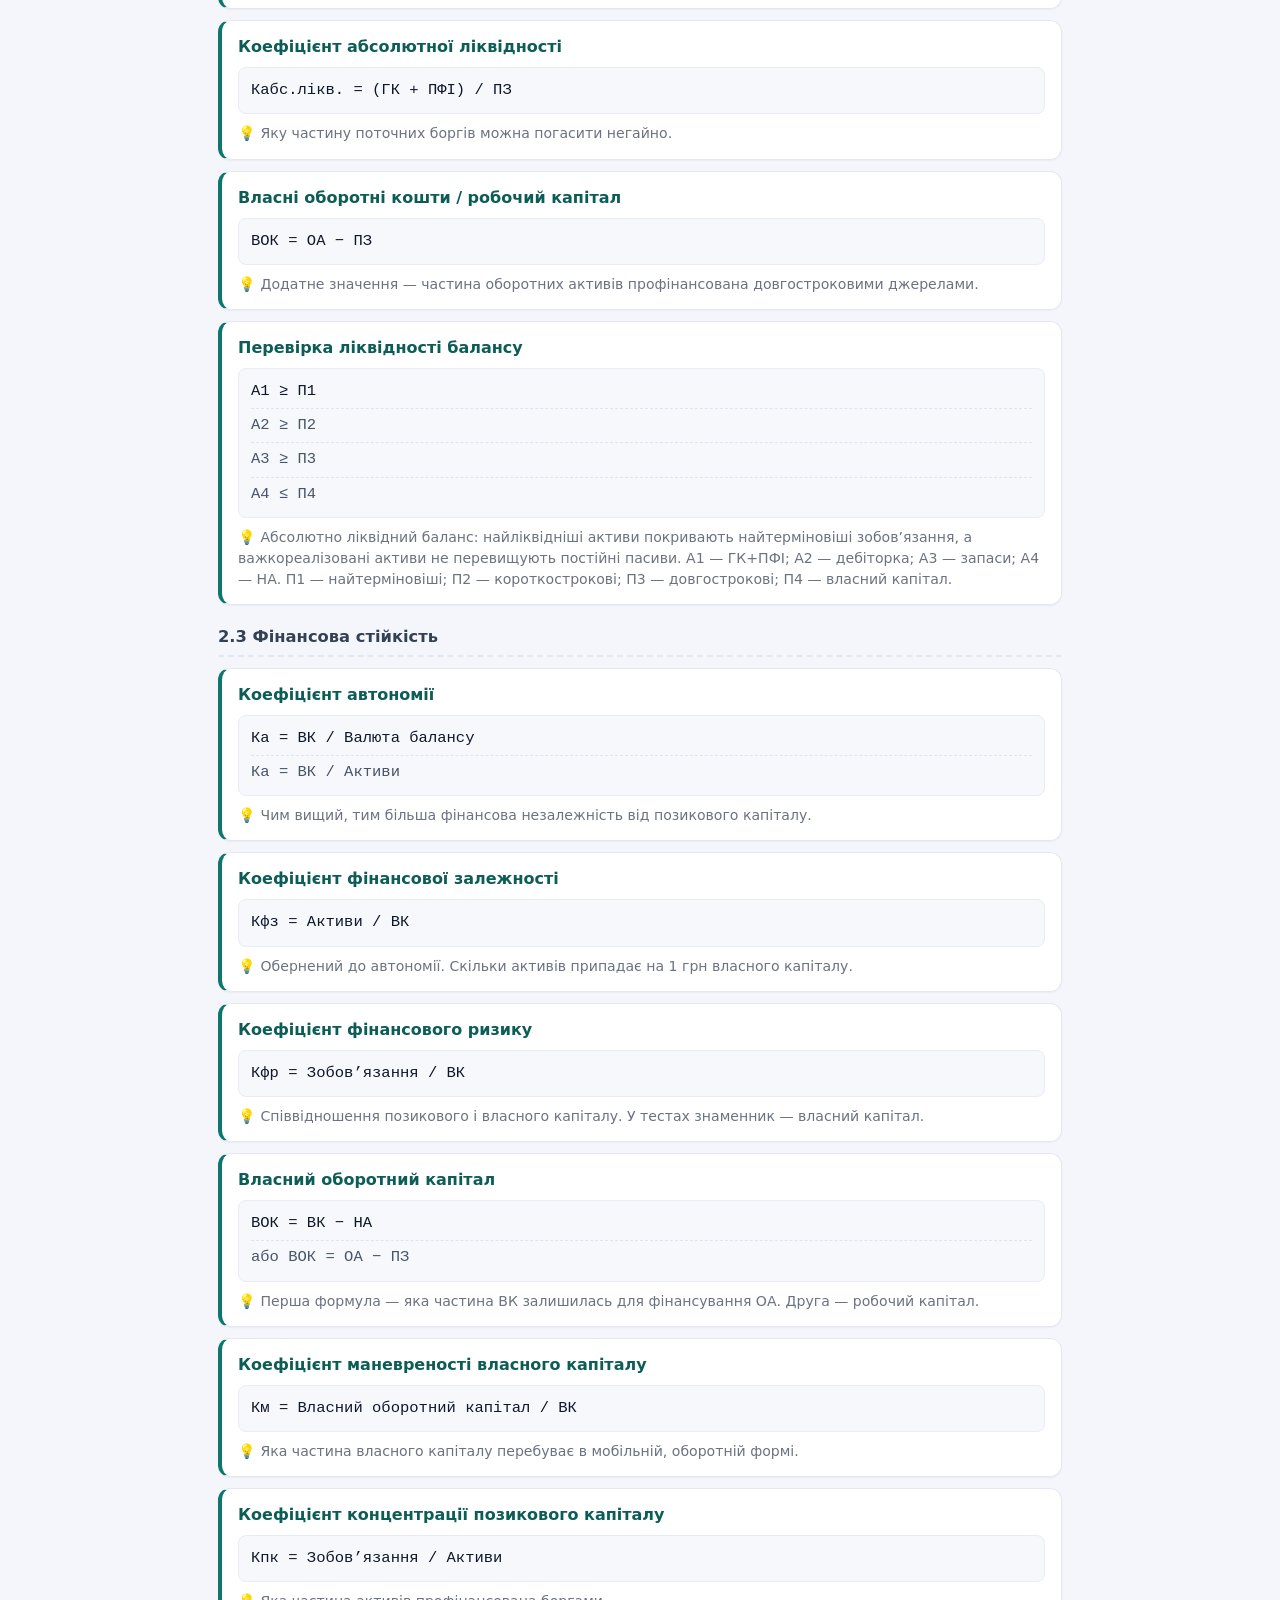
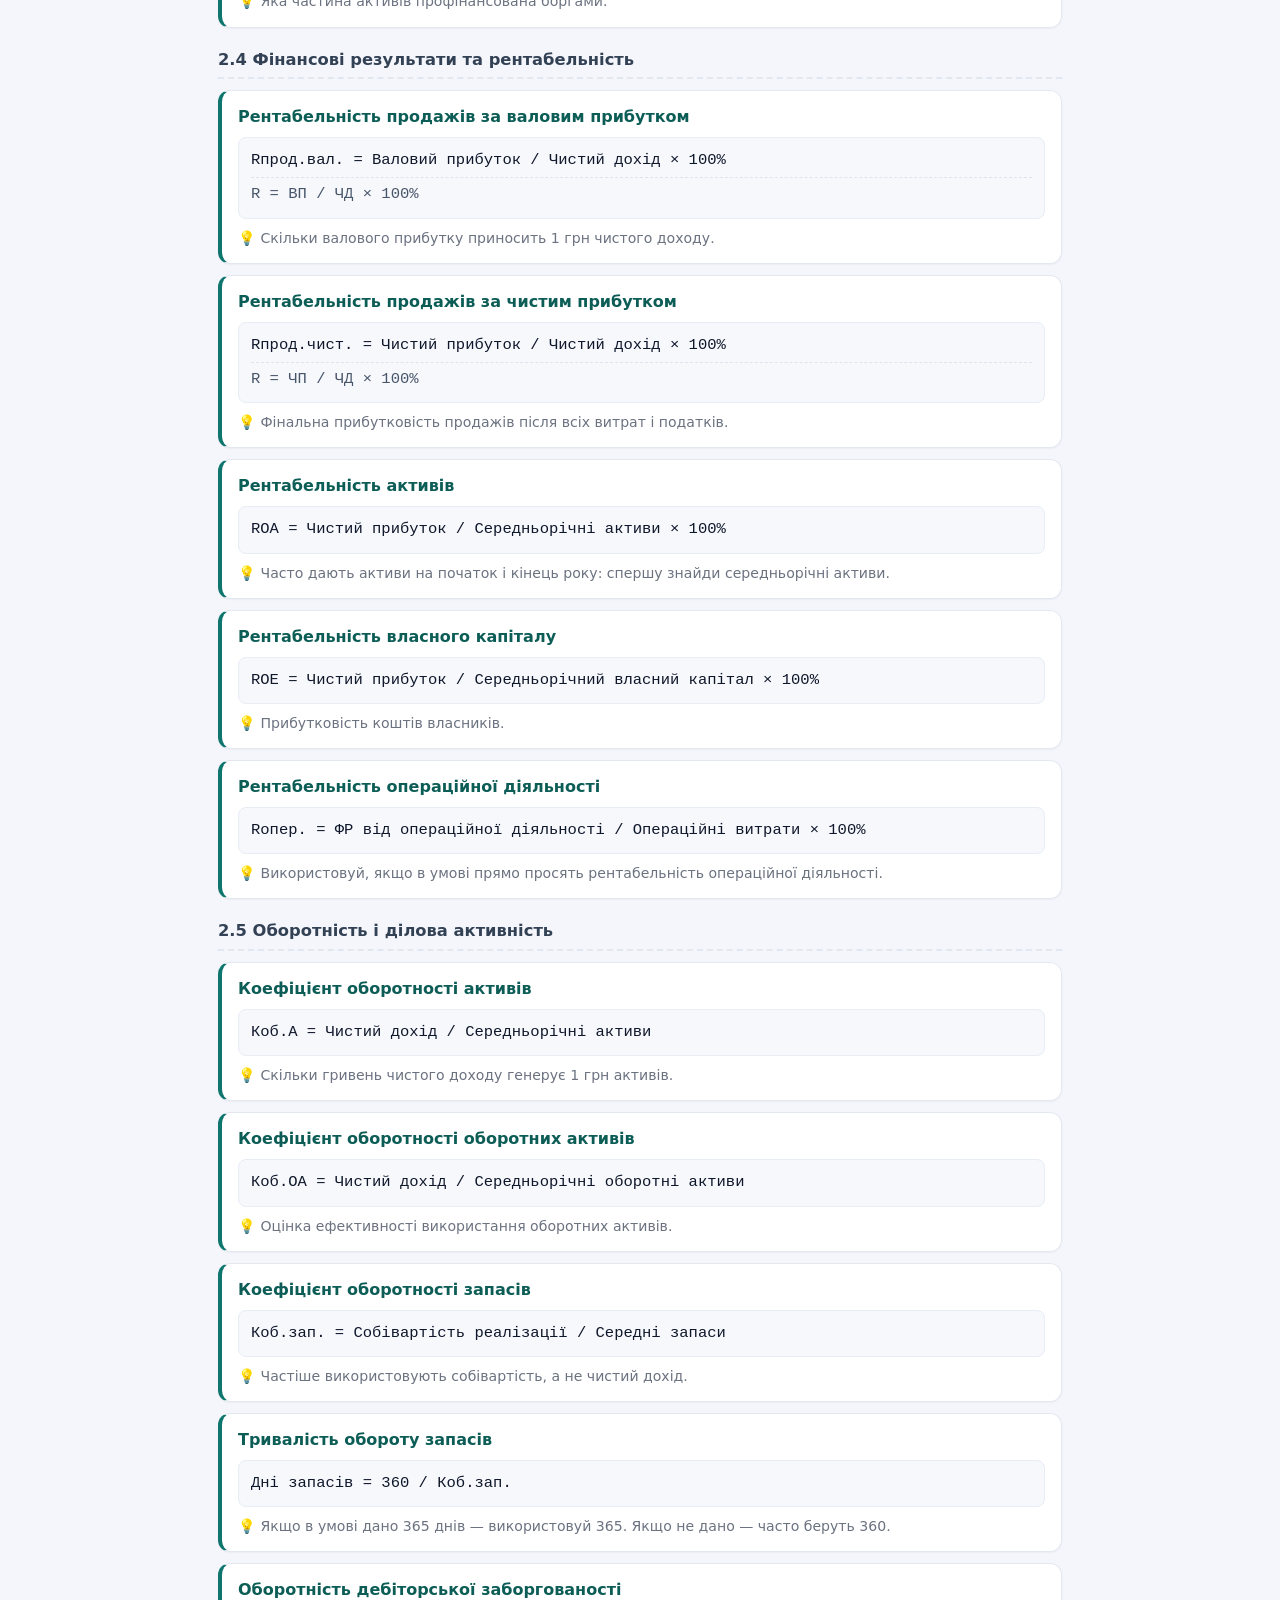
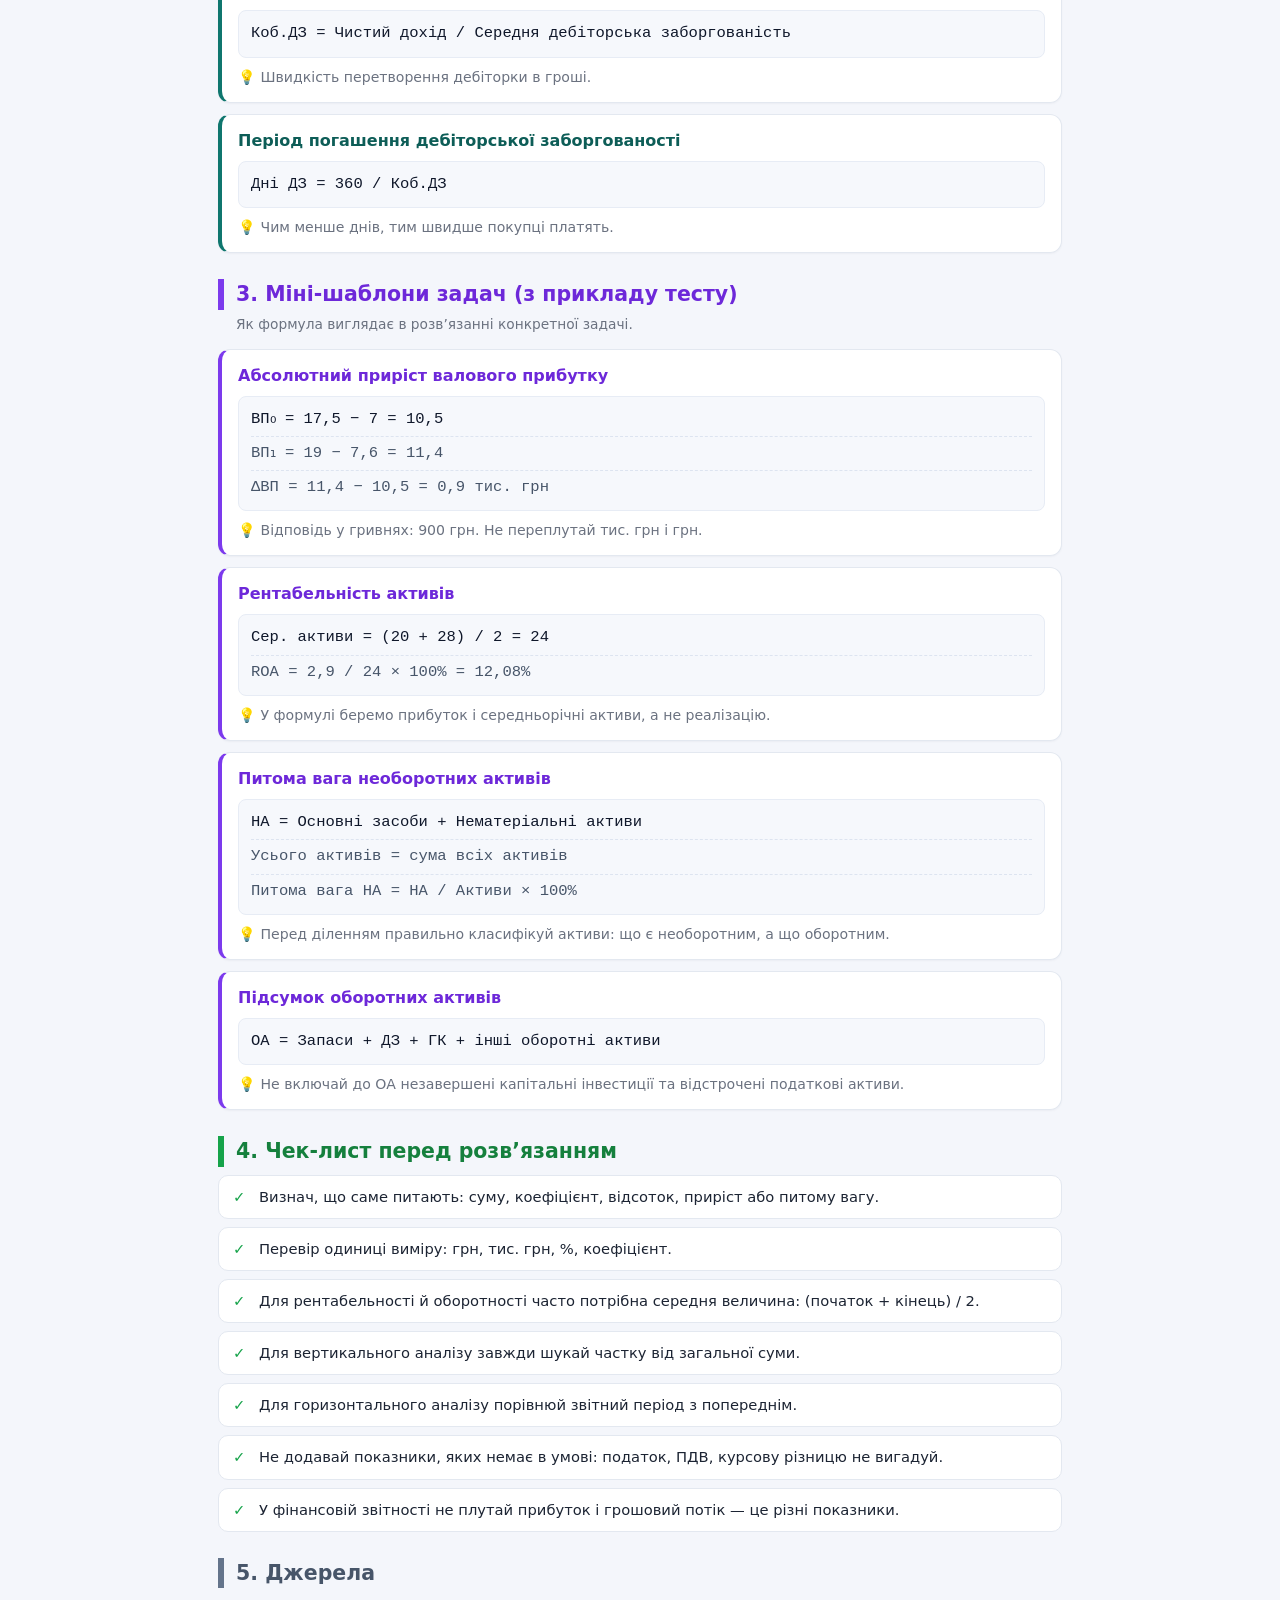
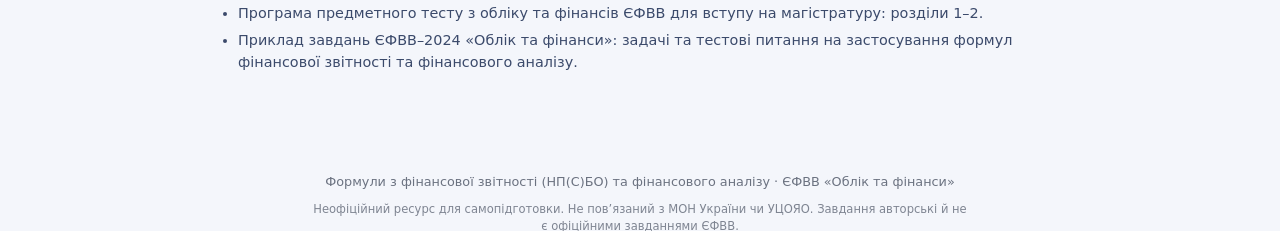
==== commit e3f4430a: "Дисклеймер на сторінках + дедуплікація питань між варіантами - видимий дисклеймер у футері (головна," ====
--- a/docs/formulas.html
+++ b/docs/formulas.html
@@ -71,6 +71,7 @@
 
   .empty{display:none;text-align:center;color:var(--muted);padding:40px;font-size:.95rem}
   footer{text-align:center;color:var(--muted);font-size:.8rem;padding:24px 20px 0}
+  .disclaimer{max-width:660px;margin:10px auto 0;font-size:.72rem;line-height:1.45;color:var(--muted);opacity:.85}
   mark{background:#fde68a;color:inherit;border-radius:3px;padding:0 1px}
 </style>
 </head>
@@ -96,7 +97,7 @@
   <div class="empty" id="empty">За запитом нічого не знайдено. Спробуйте інше слово.</div>
 </div>
 
-<footer>Формули з фінансової звітності (НП(С)БО) та фінансового аналізу · ЄФВВ «Облік та фінанси»</footer>
+<footer>Формули з фінансової звітності (НП(С)БО) та фінансового аналізу · ЄФВВ «Облік та фінанси»<div class="disclaimer">Неофіційний ресурс для самопідготовки. Не пов’язаний з МОН України чи УЦОЯО. Завдання авторські й не є офіційними завданнями ЄФВВ.</div></footer>
 
 <script>
 const palette = [
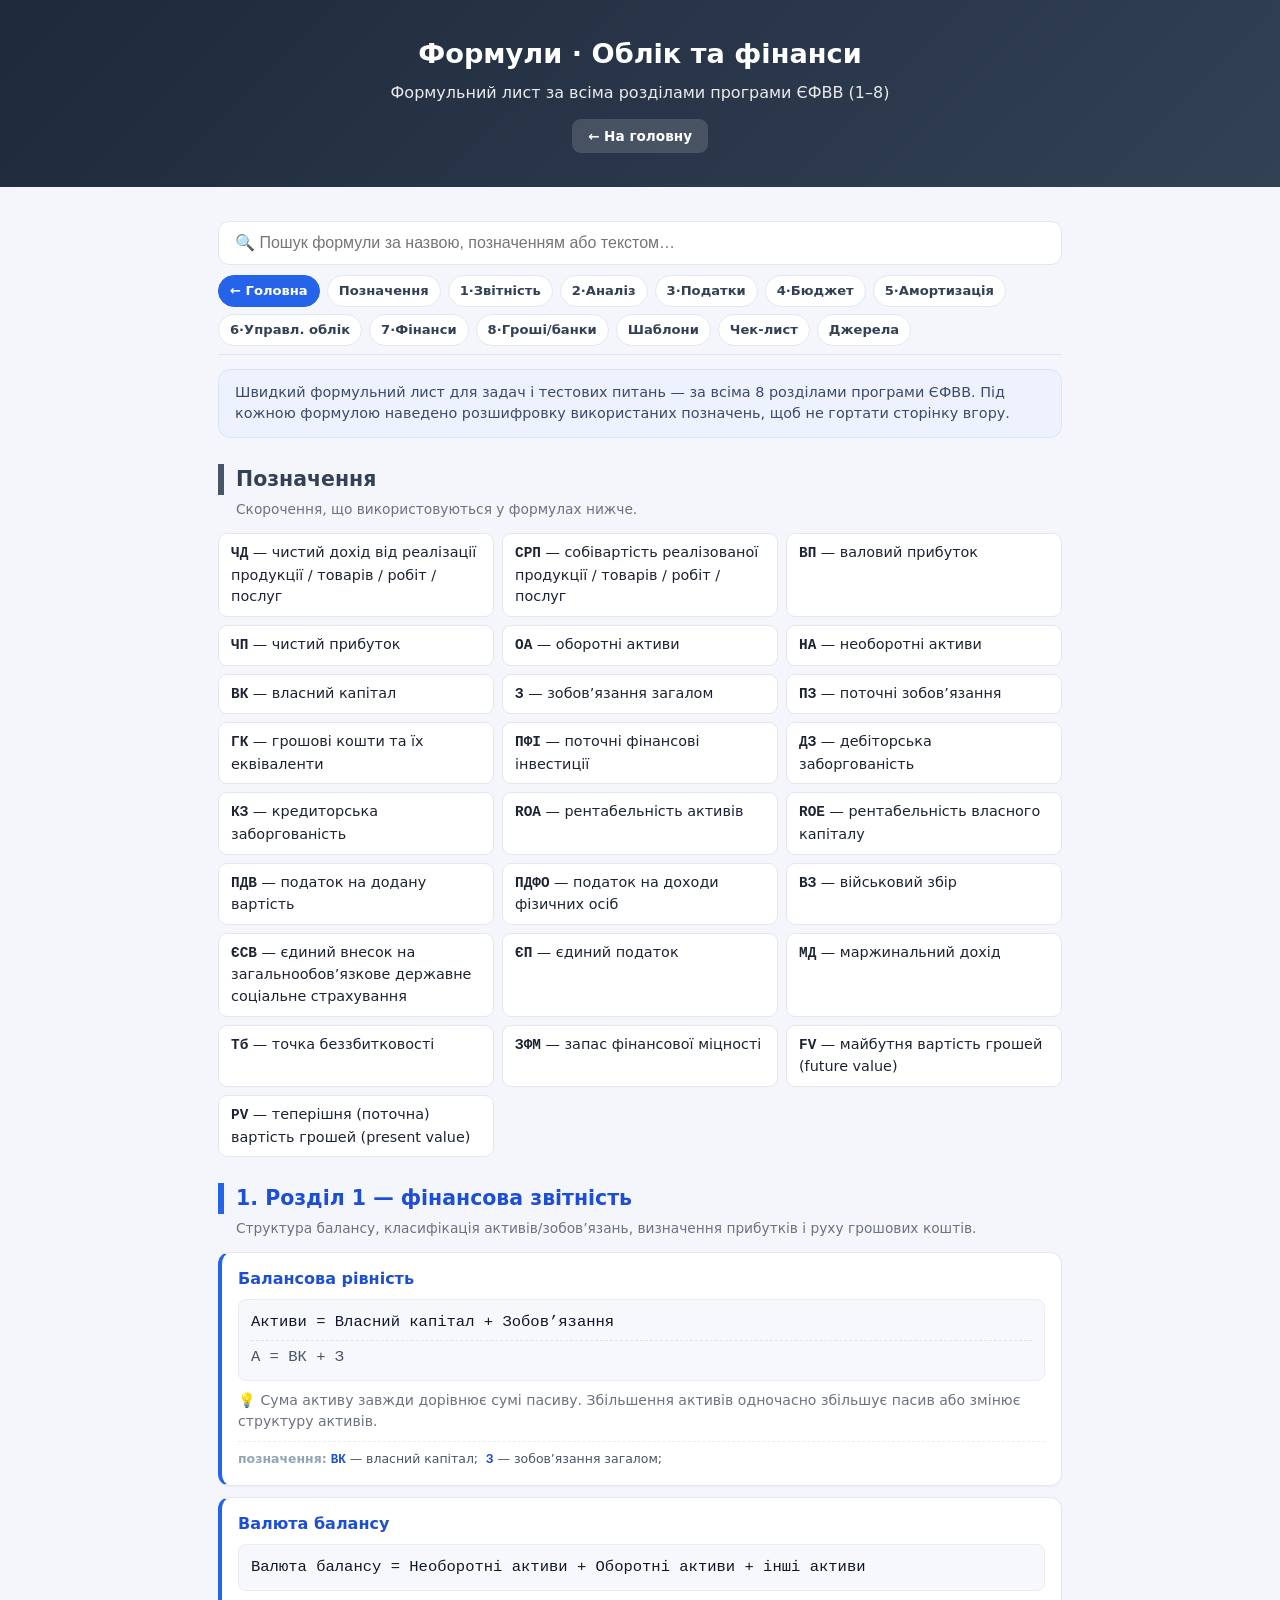
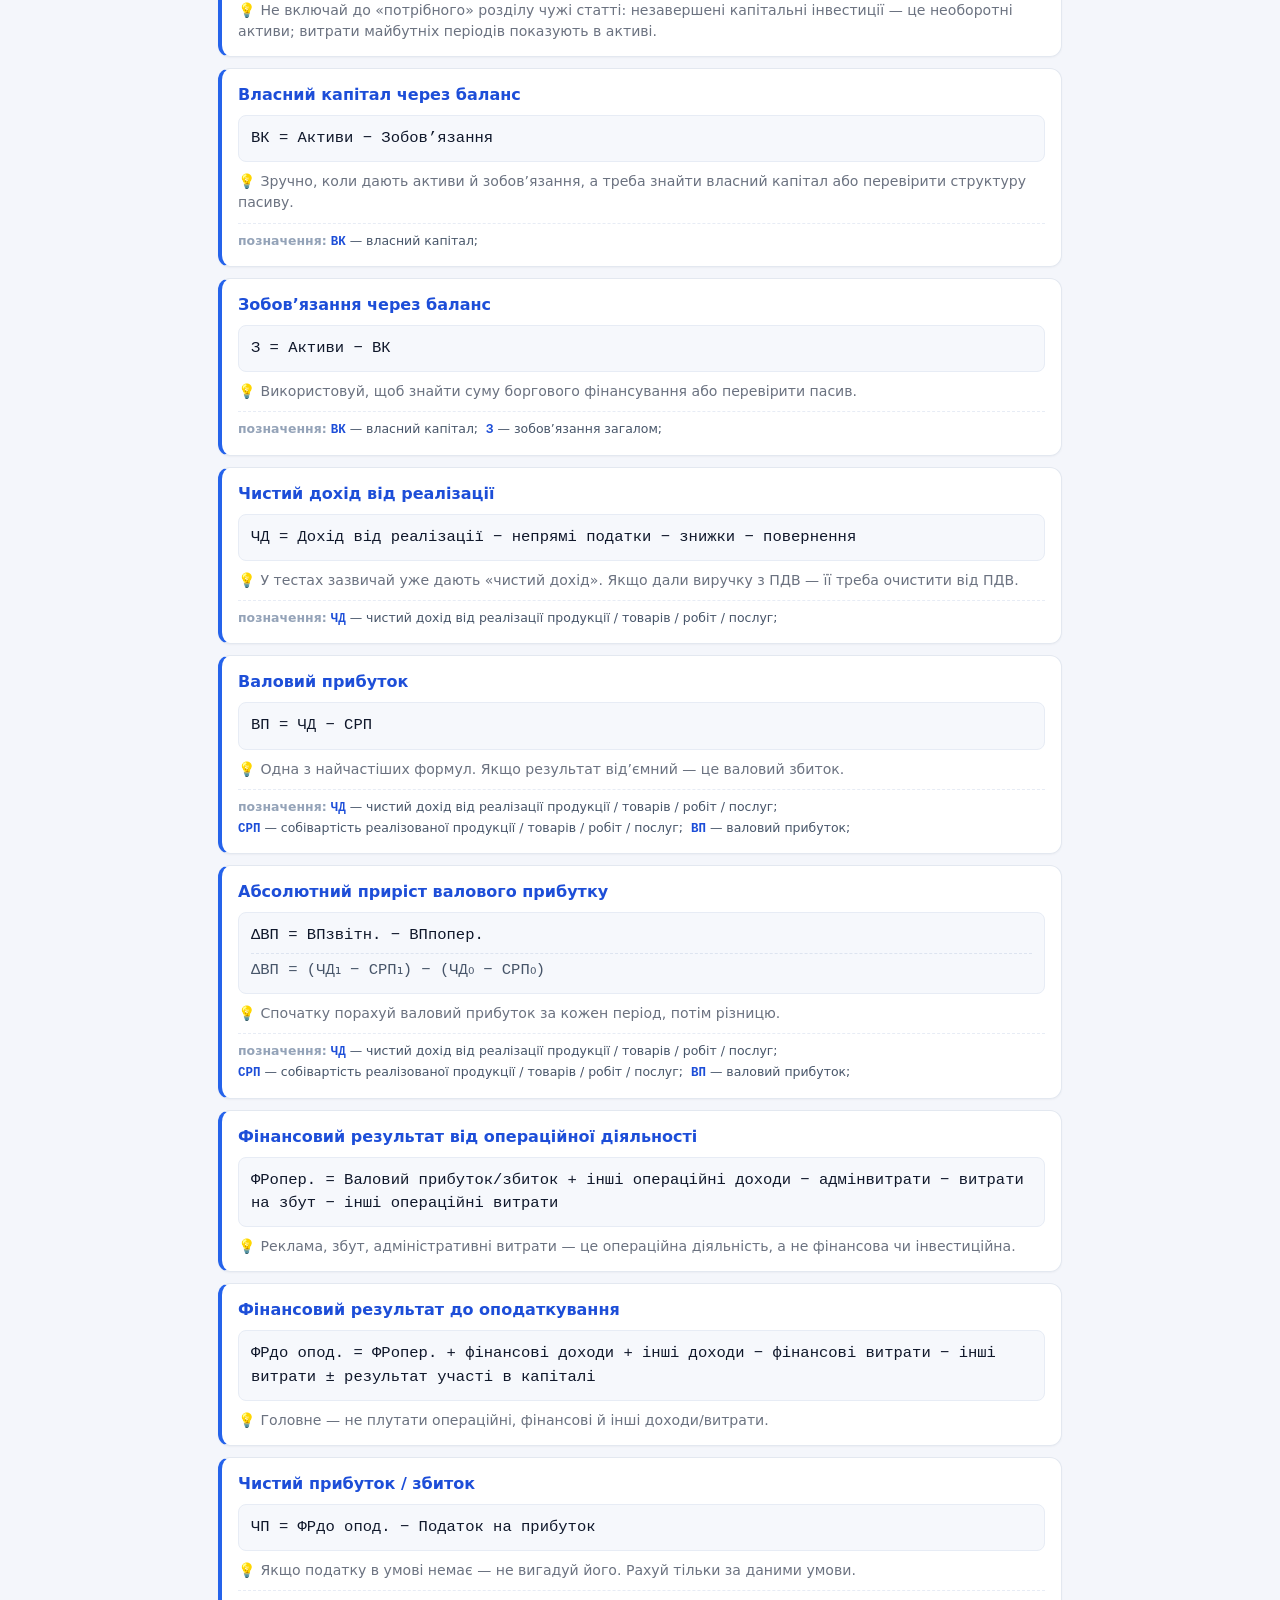
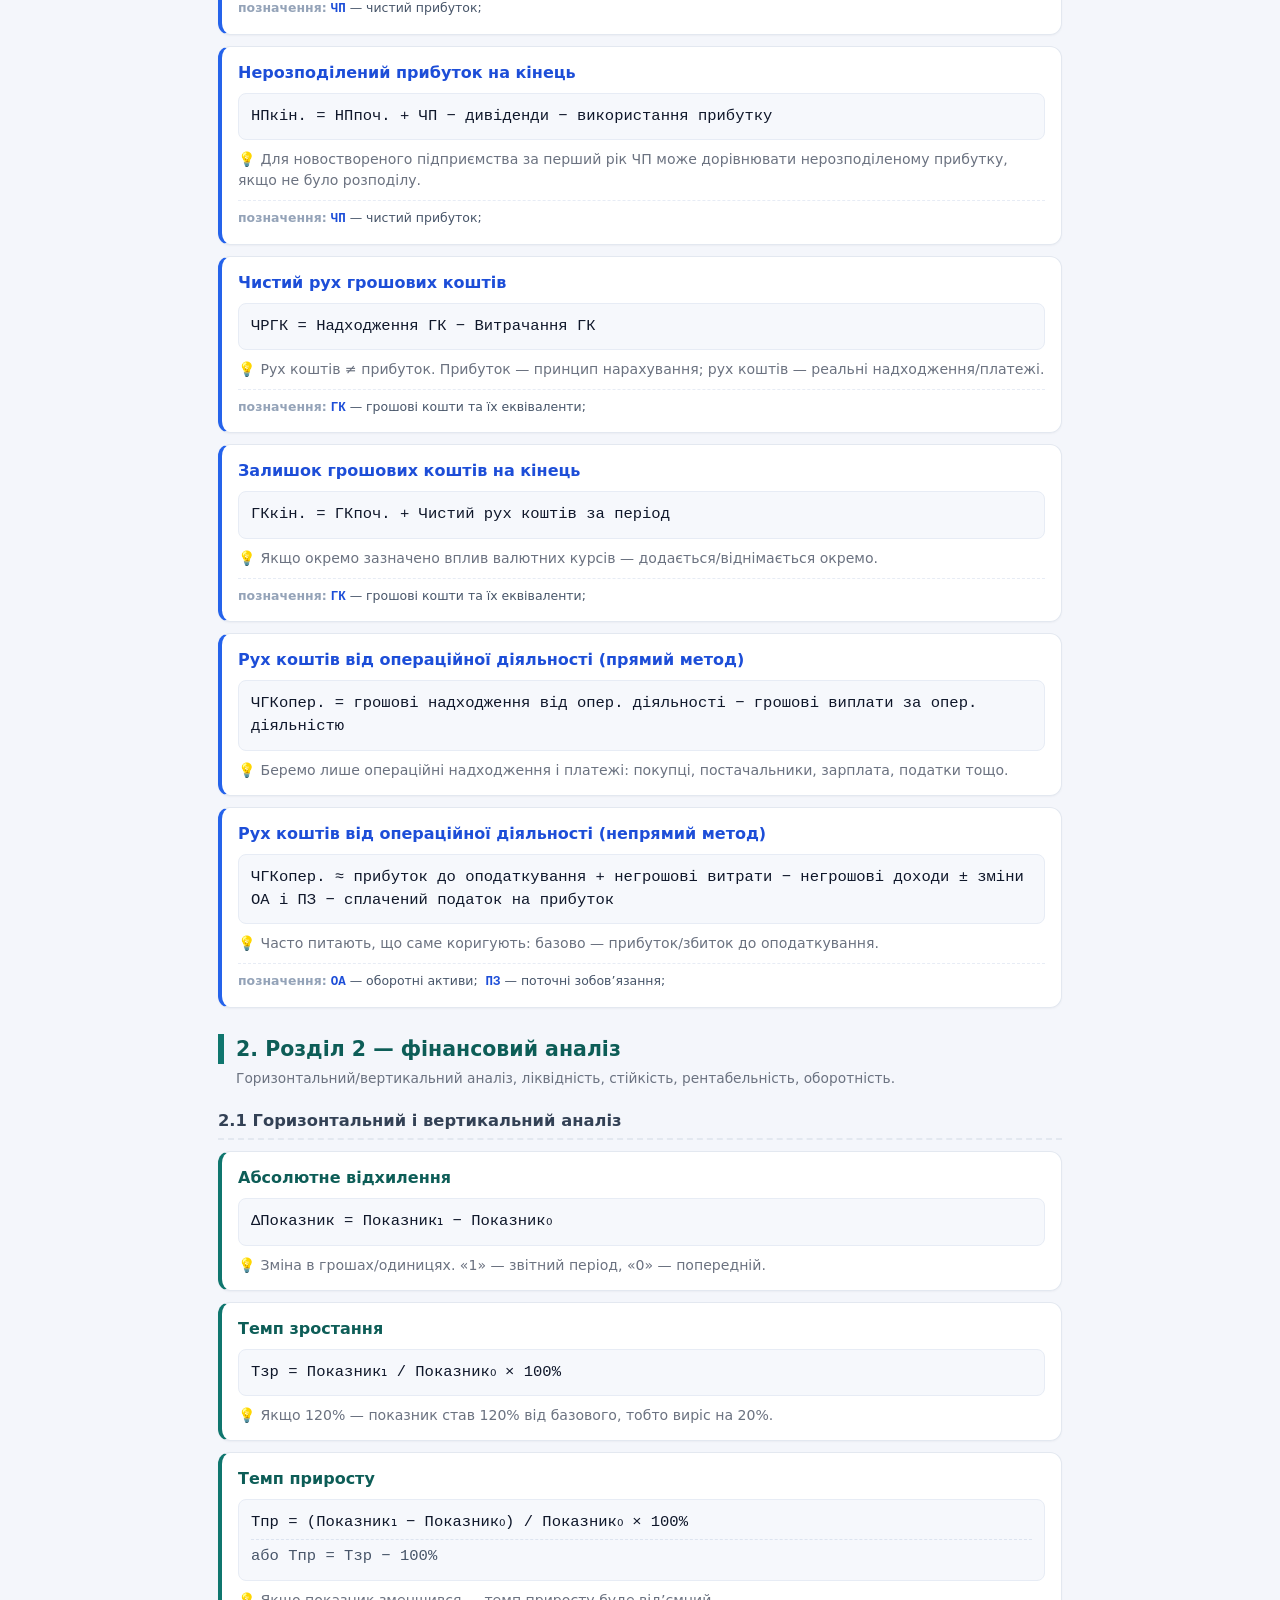
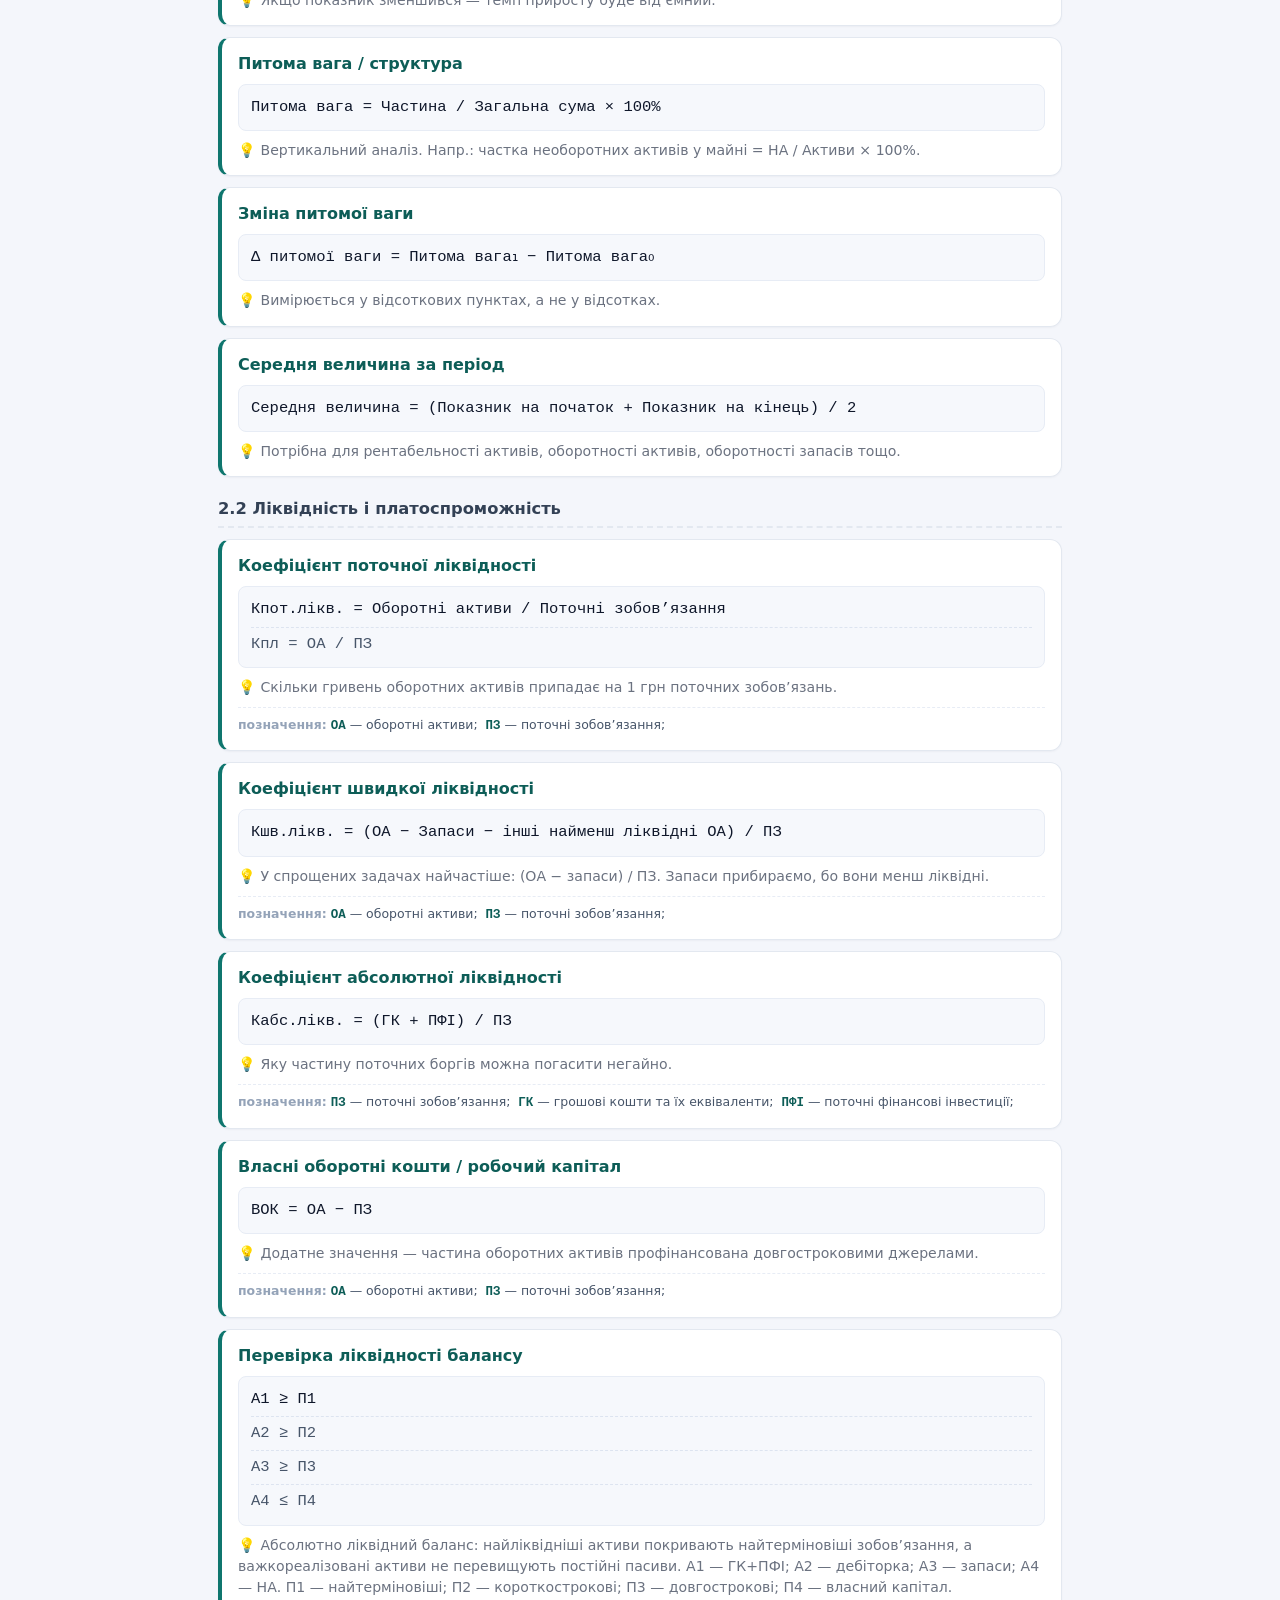
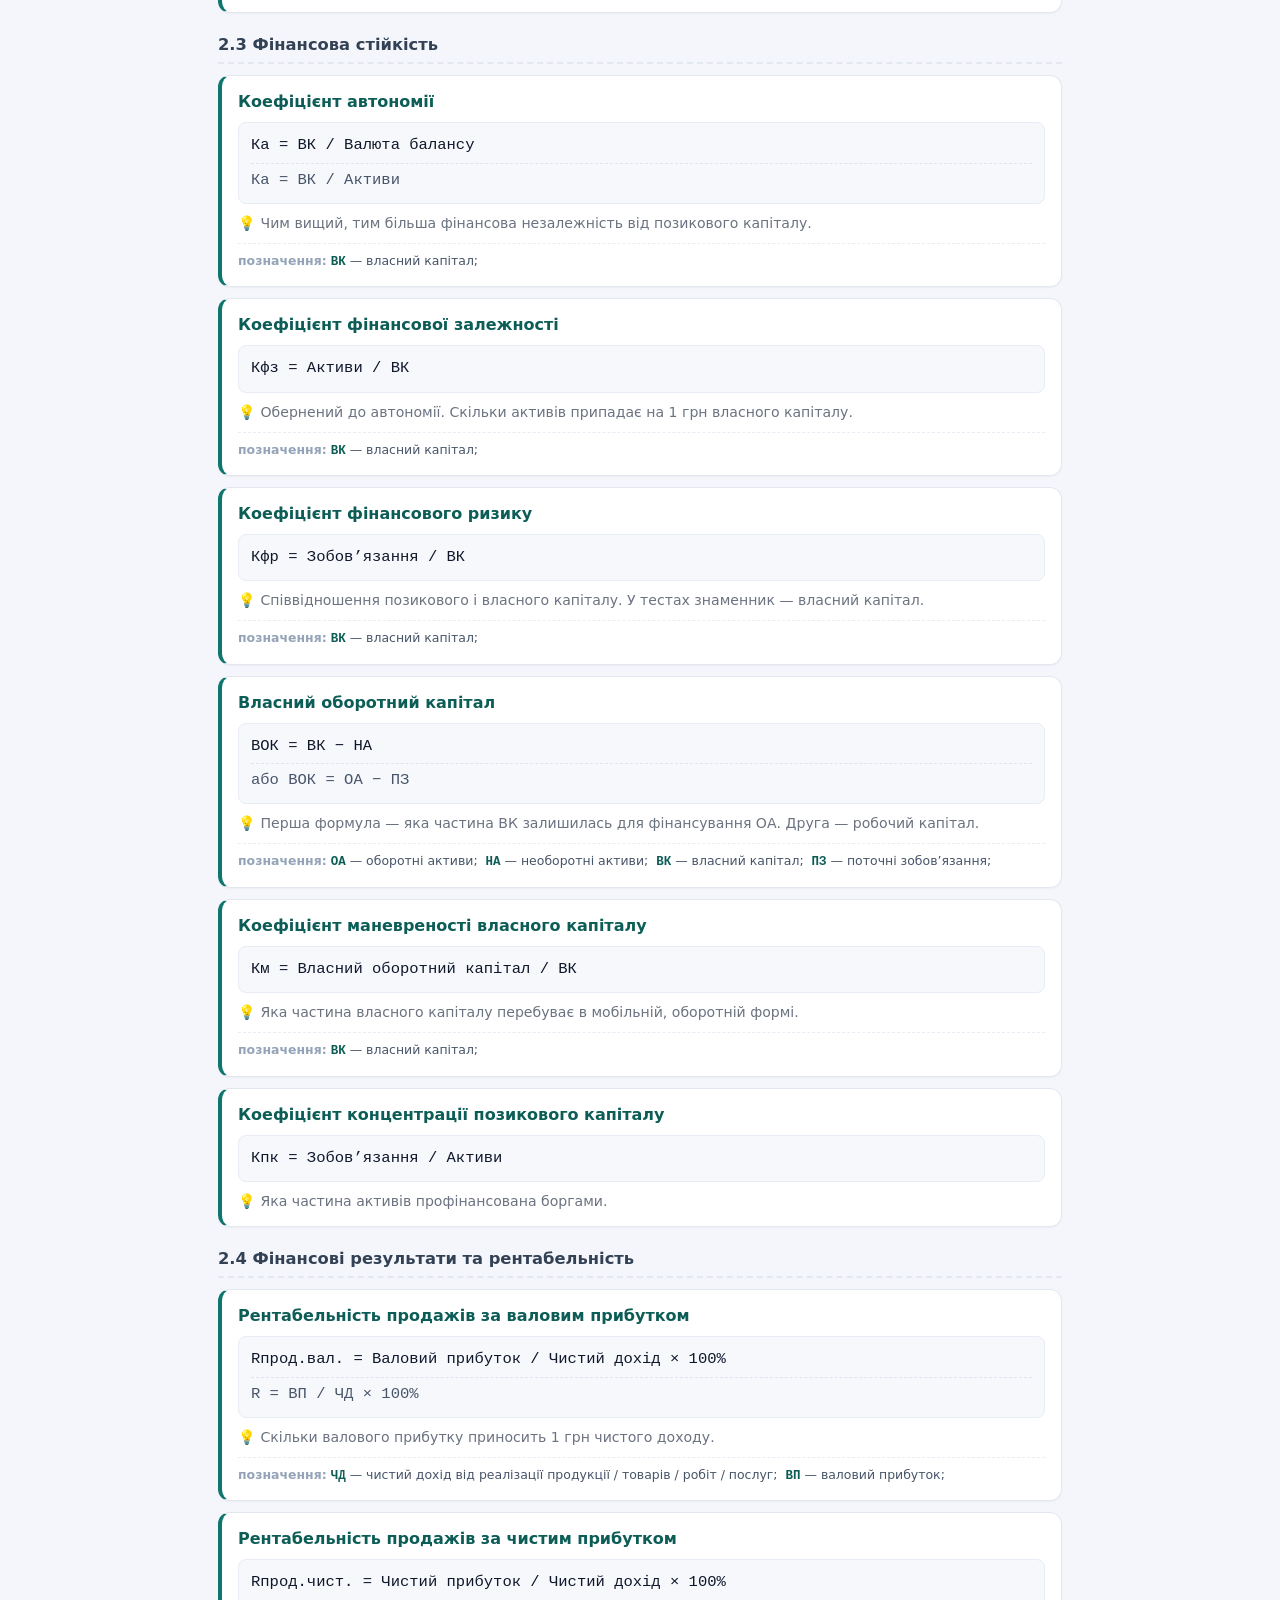
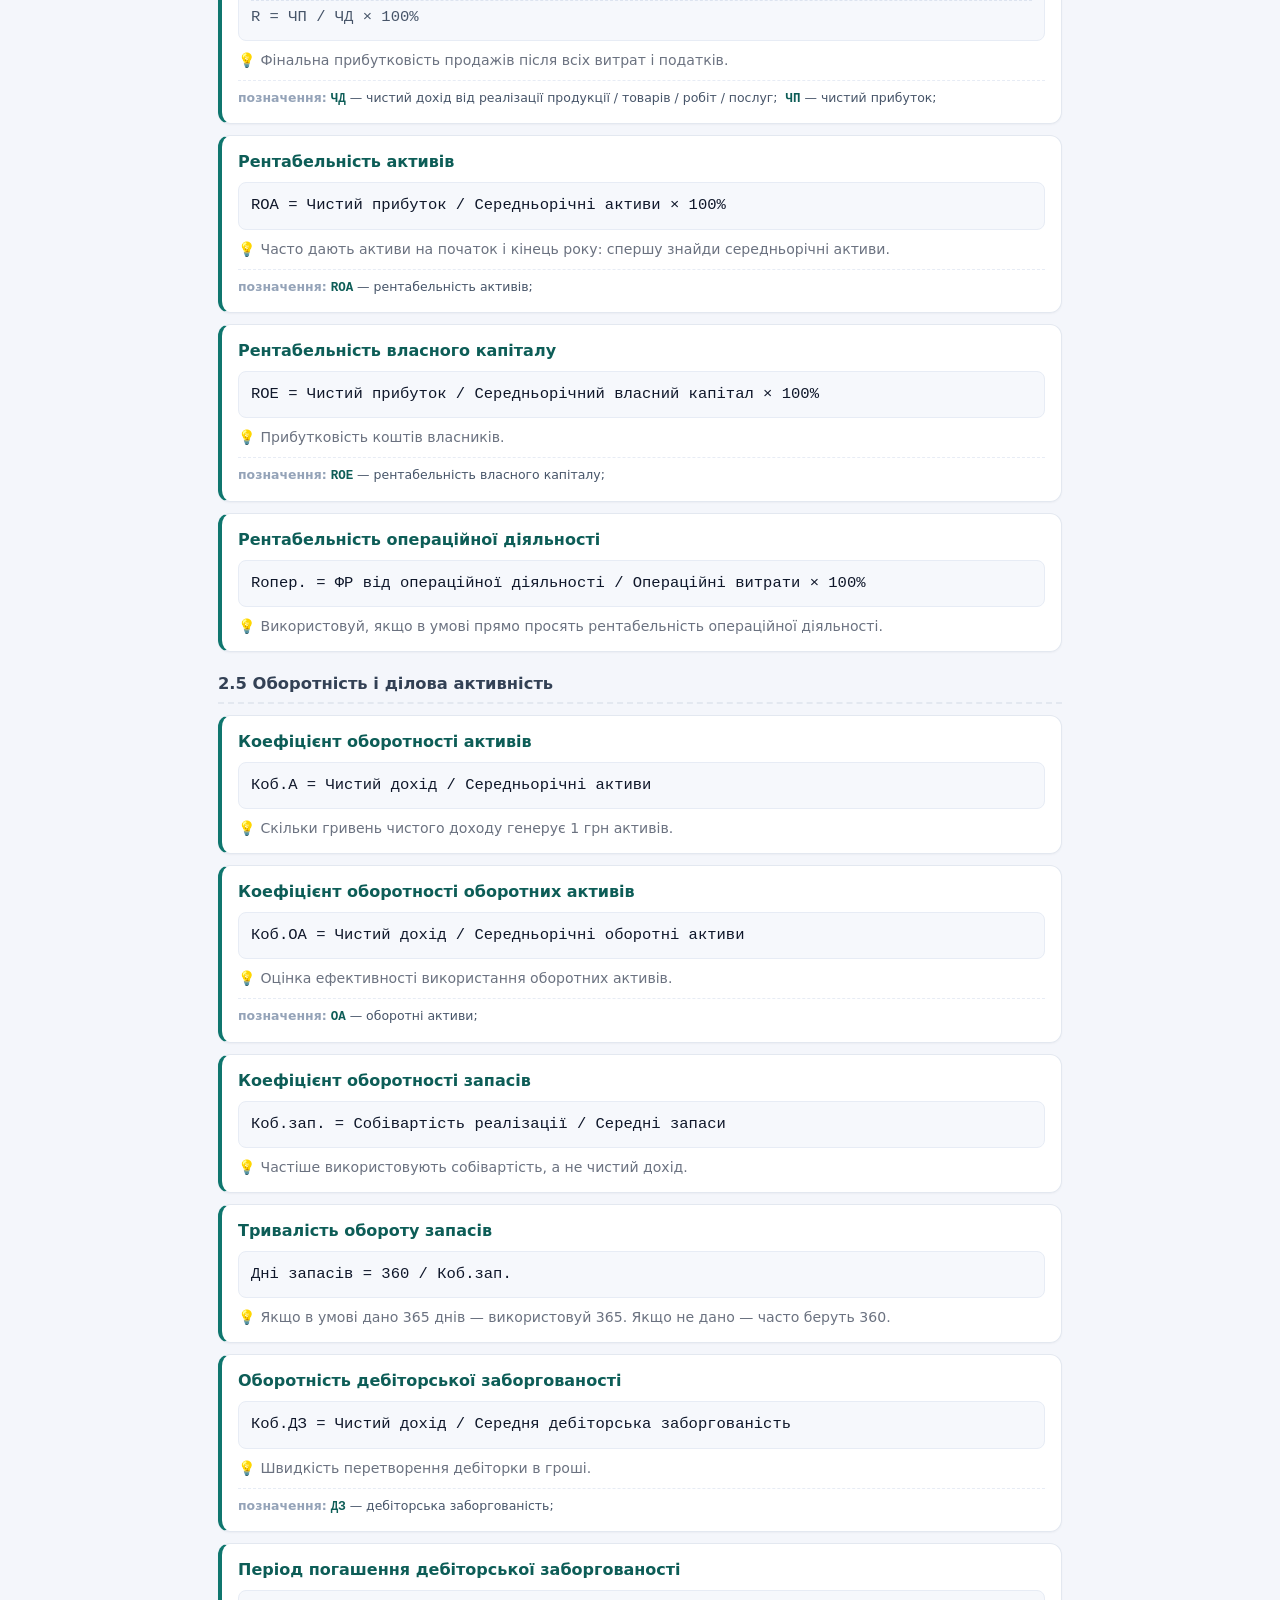
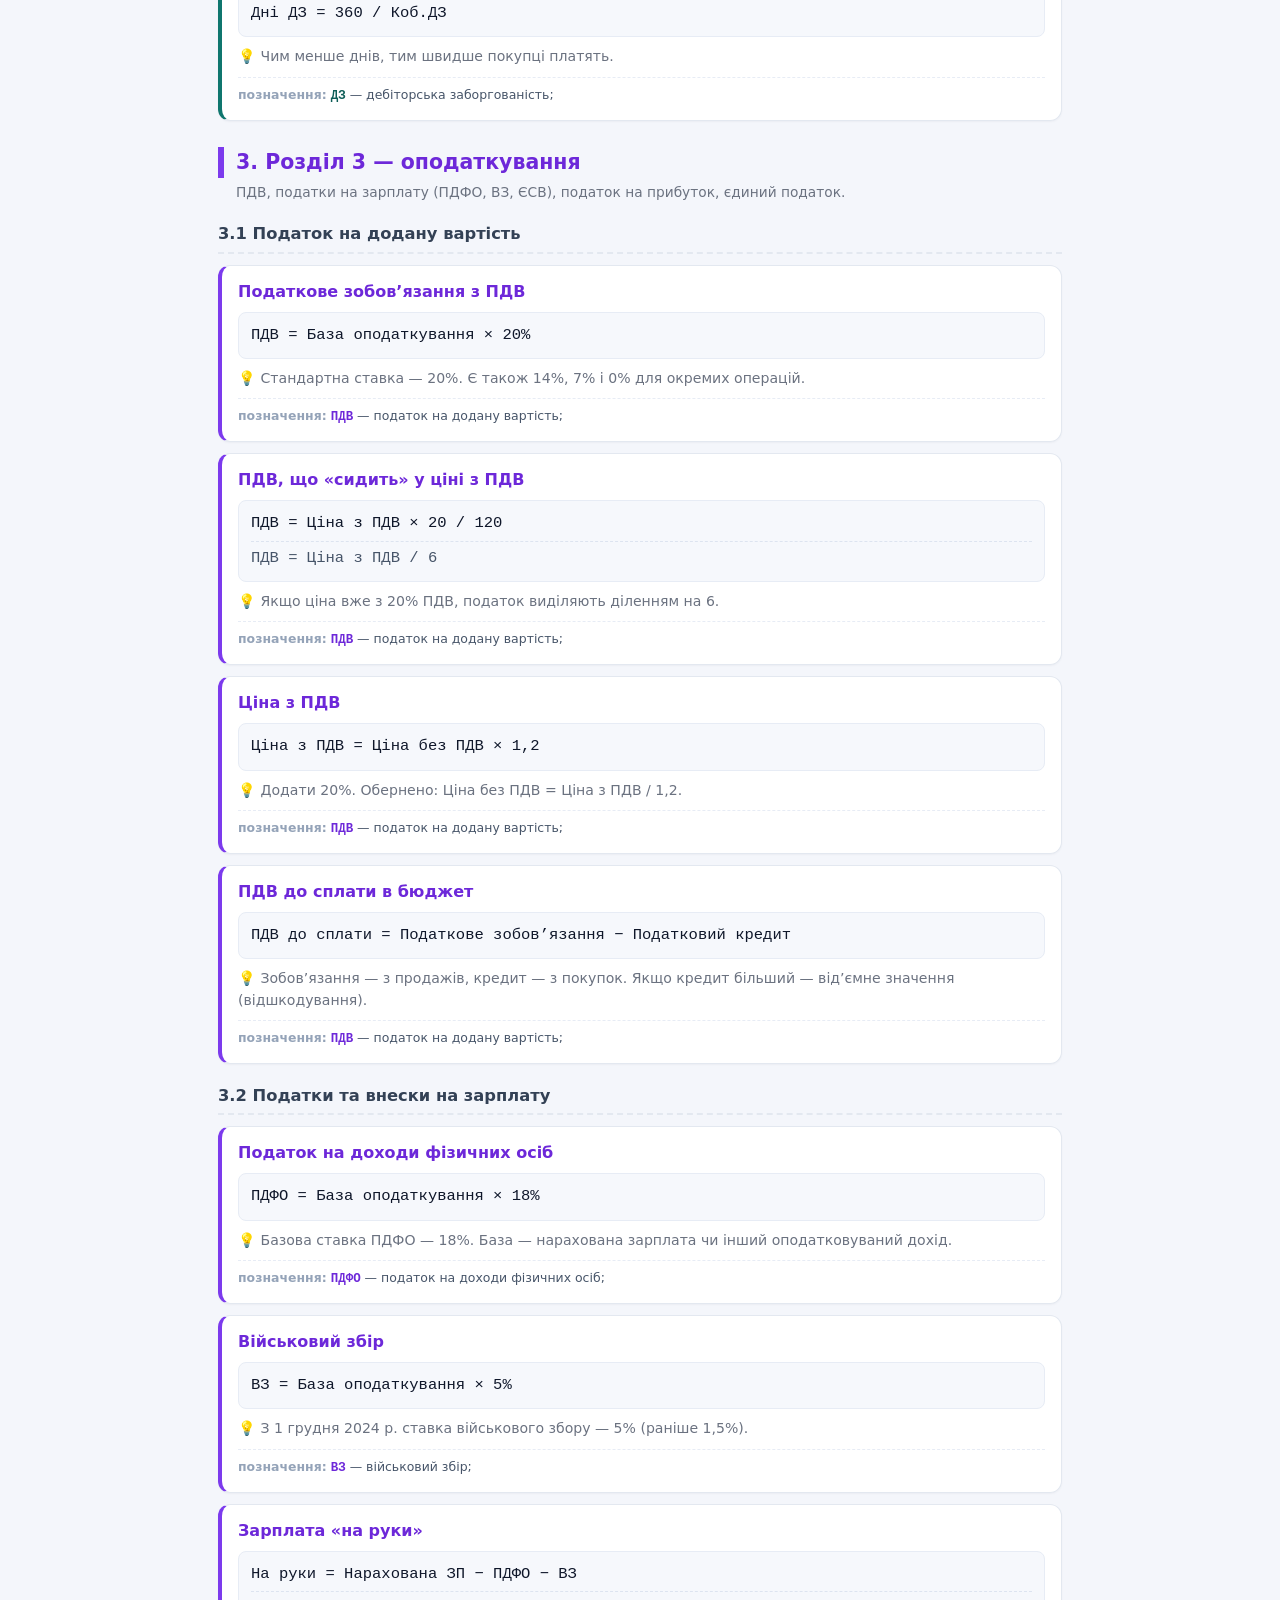
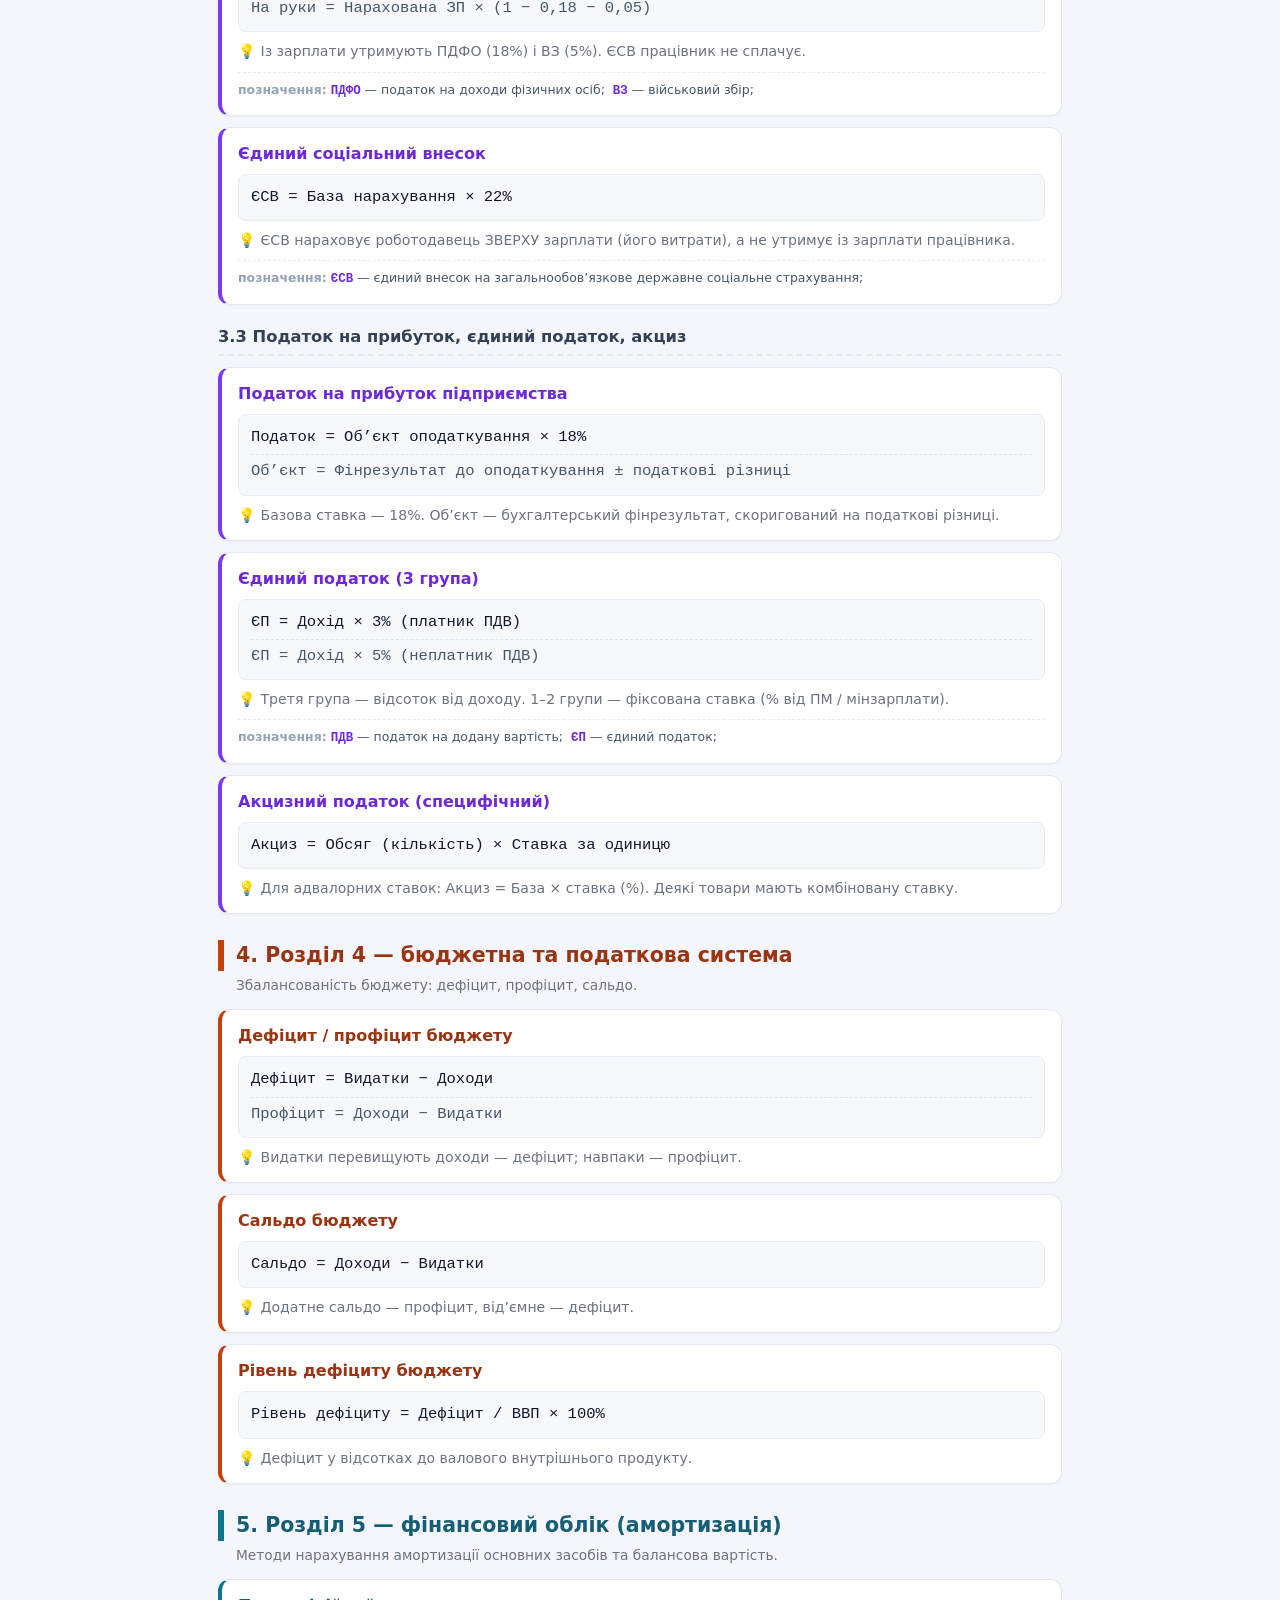
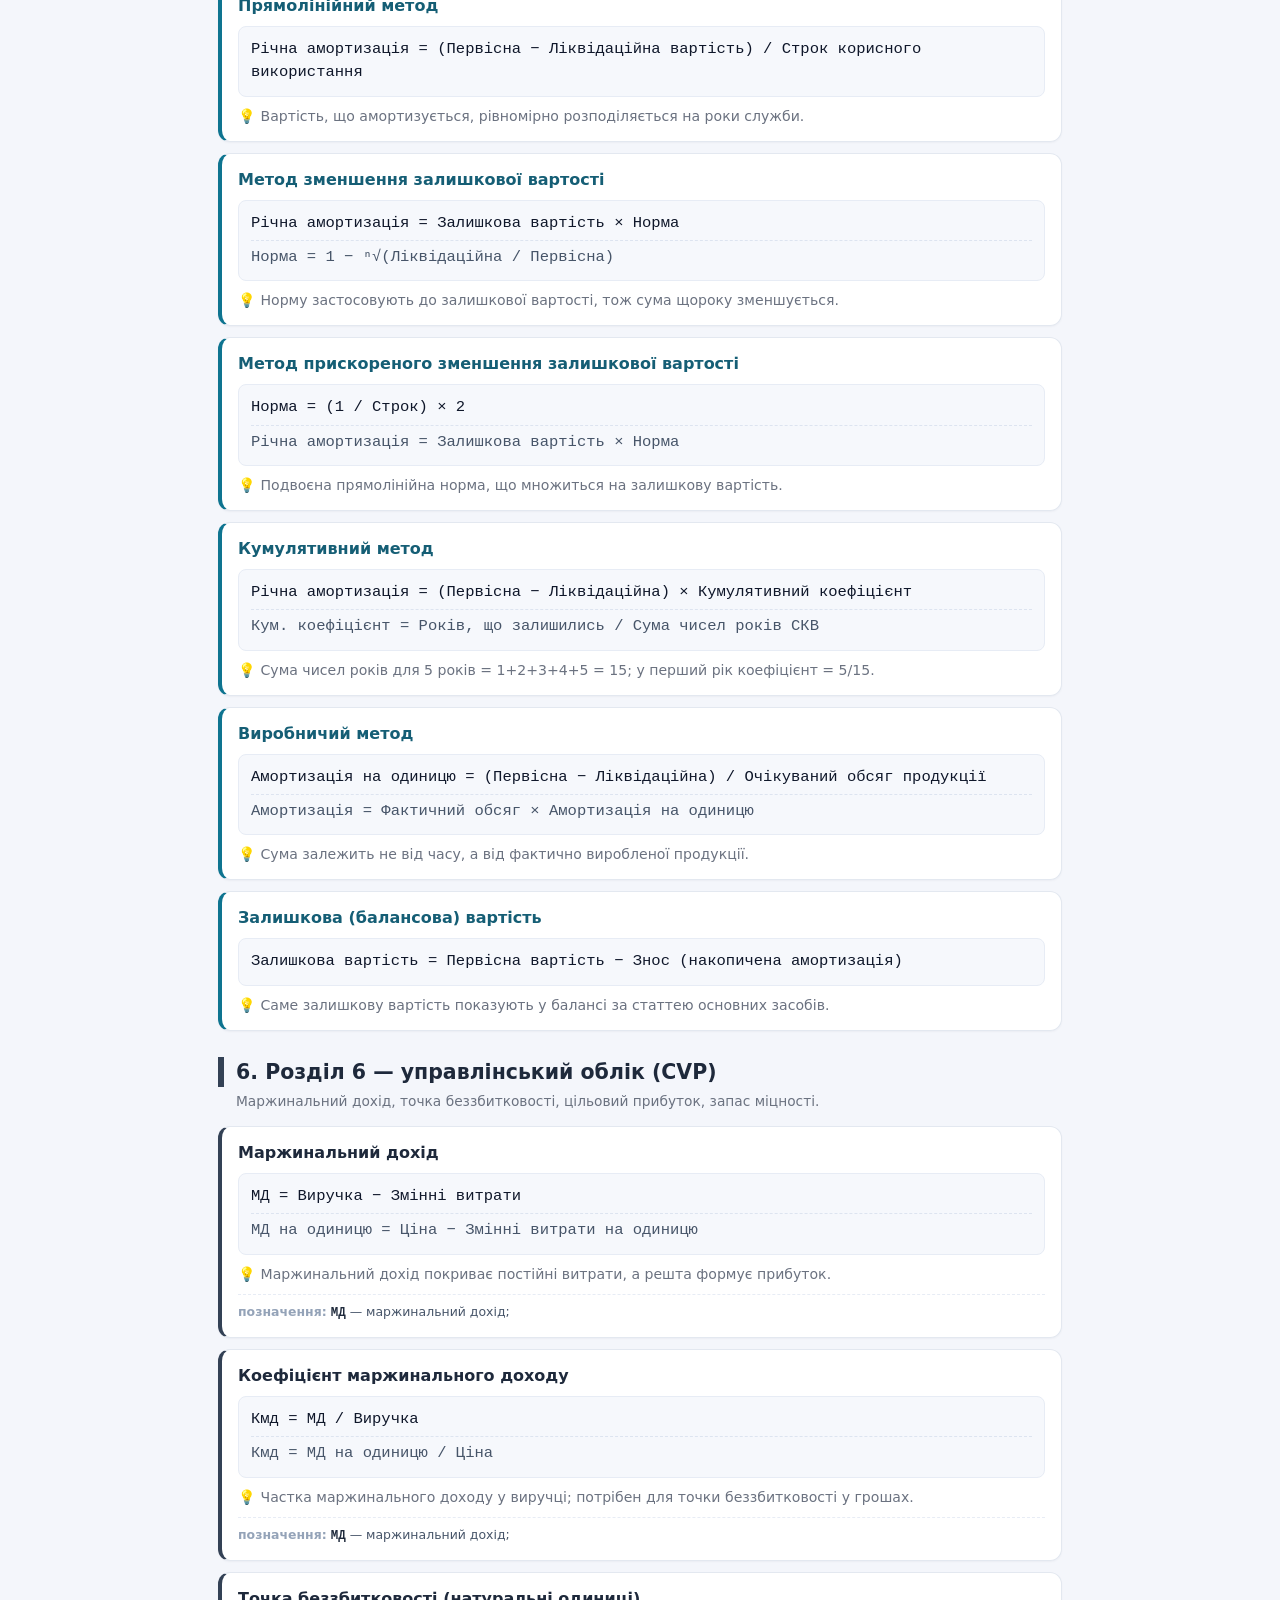
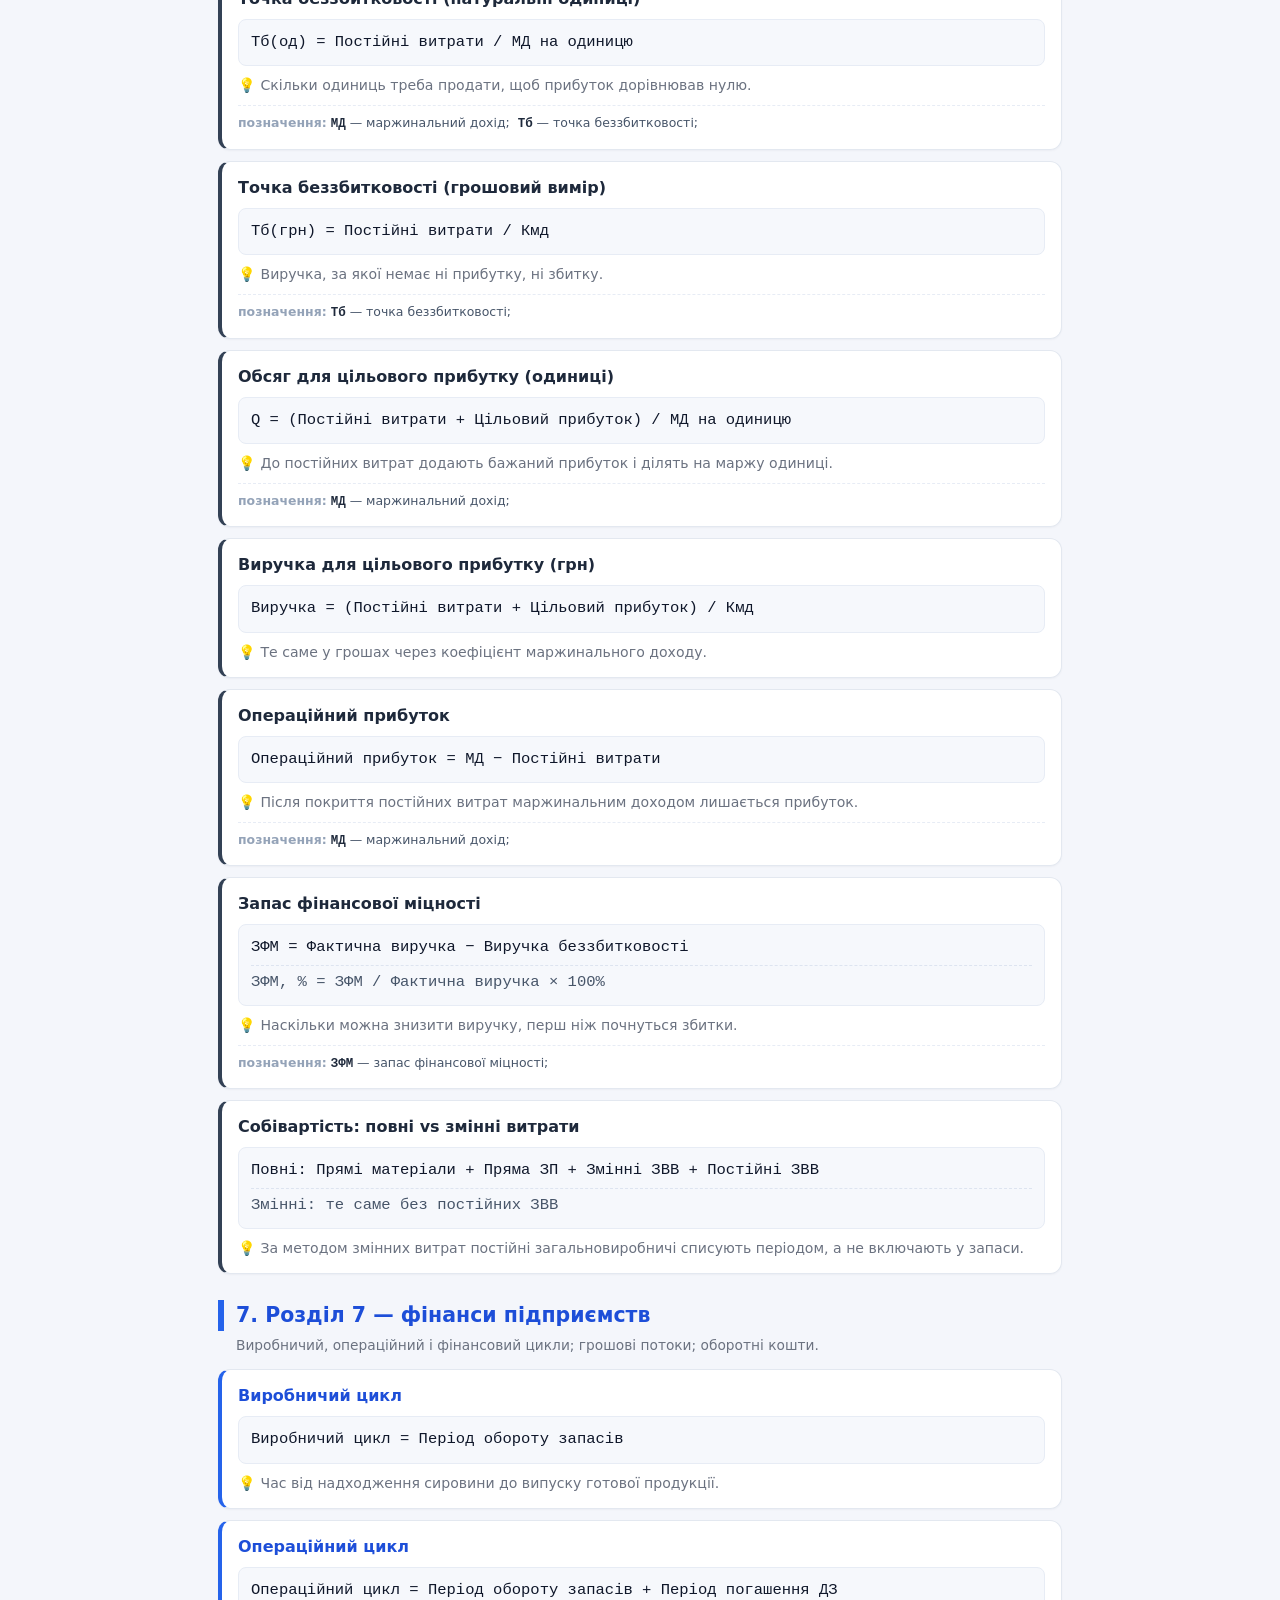
==== commit bdfbb51a: "Хедер з меню, що ховається при скролі + смужка прогресу Тести: - слім-хедер (назва + меню Головна/Фо" ====
--- a/docs/formulas.html
+++ b/docs/formulas.html
@@ -4,11 +4,11 @@
 <meta charset="UTF-8">
 <meta name="viewport" content="width=device-width, initial-scale=1.0">
 <title>Формули · Облік та фінанси (ЄФВВ)</title>
-<meta name="description" content="Формульний лист ЄФВВ з обліку та фінансів: фінансова звітність (НП(С)БО) і фінансовий аналіз. З пошуком і поясненнями.">
+<meta name="description" content="Формульний лист ЄФВВ з обліку та фінансів за всіма 8 розділами програми: звітність, аналіз, оподаткування, облік, CVP, фінанси, банки. З пошуком і розшифровкою позначень.">
 <meta property="og:type" content="website">
 <meta property="og:locale" content="uk_UA">
 <meta property="og:title" content="Формули · Облік та фінанси (ЄФВВ)">
-<meta property="og:description" content="Формульний лист ЄФВВ: фінансова звітність (НП(С)БО) і фінансовий аналіз. З пошуком і поясненнями.">
+<meta property="og:description" content="Формульний лист ЄФВВ за всіма 8 розділами програми: звітність, аналіз, податки, облік, CVP, фінанси, банки. З пошуком і розшифровкою позначень.">
 <meta name="twitter:card" content="summary">
 <link rel="icon" href="assets/favicon.svg">
 <style>
@@ -33,6 +33,8 @@
   .nav a{text-decoration:none;font-size:.82rem;font-weight:600;color:#334155;background:#fff;
          border:1px solid var(--line);padding:5px 11px;border-radius:20px}
   .nav a:hover{border-color:var(--accent);color:var(--accent)}
+  .nav a.nav-home{color:#fff;background:var(--accent);border-color:var(--accent)}
+  .nav a.nav-home:hover{filter:brightness(.92)}
 
   .note-top{background:#eef2ff;border:1px solid #dbe2ff;border-radius:12px;padding:12px 16px;
             font-size:.9rem;color:#3b4a6b;margin:14px 0}
@@ -56,6 +58,10 @@
   .f .formula .v+ .v{border-top:1px dashed #dde4f0;margin-top:3px;padding-top:5px;color:#475569}
   .f .why{font-size:.88rem;color:var(--muted);margin-top:9px}
   .f .why::before{content:"💡 ";}
+  .f .uses{margin-top:9px;padding-top:7px;border-top:1px dashed #e7ecf5;font-size:.78rem;color:#475569;line-height:1.55}
+  .f .uses .lbl{color:#94a3b8;font-weight:600;margin-right:4px}
+  .f .uses b{color:var(--cd);font-family:'Consolas','SF Mono',ui-monospace,monospace}
+  .f .uses span.it{display:inline-block;margin-right:4px}
 
   /* abbreviations grid */
   .abbr{display:grid;grid-template-columns:repeat(auto-fill,minmax(250px,1fr));gap:8px}
@@ -78,7 +84,7 @@
 <body>
 <header>
   <h1>Формули · Облік та фінанси</h1>
-  <p>Формульний лист за розділами 1–2 програми ЄФВВ</p>
+  <p>Формульний лист за всіма розділами програми ЄФВВ (1–8)</p>
   <a class="home" href="index.html">← На головну</a>
 </header>
 
@@ -89,15 +95,15 @@
   </div>
 
   <div class="note-top">
-    Швидкий формульний лист для задач і тестових питань. Формули подані у форматі, зручному для застосування на іспиті.
-    CVP, точка беззбитковості, маржинальний дохід і директ-костинг — окремо в розділі 6 «Управлінський облік».
+    Швидкий формульний лист для задач і тестових питань — за всіма 8 розділами програми ЄФВВ.
+    Під кожною формулою наведено розшифровку використаних позначень, щоб не гортати сторінку вгору.
   </div>
 
   <div id="content"></div>
   <div class="empty" id="empty">За запитом нічого не знайдено. Спробуйте інше слово.</div>
 </div>
 
-<footer>Формули з фінансової звітності (НП(С)БО) та фінансового аналізу · ЄФВВ «Облік та фінанси»<div class="disclaimer">Неофіційний ресурс для самопідготовки. Не пов’язаний з МОН України чи УЦОЯО. Завдання авторські й не є офіційними завданнями ЄФВВ.</div></footer>
+<footer>Формульний лист за всіма розділами програми ЄФВВ «Облік та фінанси»<div class="disclaimer">Неофіційний ресурс для самопідготовки. Не пов’язаний з МОН України чи УЦОЯО. Завдання авторські й не є офіційними завданнями ЄФВВ.</div></footer>
 
 <script>
 const palette = [
@@ -121,7 +127,21 @@
   ["З","зобов’язання загалом"],
   ["ПЗ","поточні зобов’язання"],
   ["ГК","грошові кошти та їх еквіваленти"],
-  ["ПФІ","поточні фінансові інвестиції"]
+  ["ПФІ","поточні фінансові інвестиції"],
+  ["ДЗ","дебіторська заборгованість"],
+  ["КЗ","кредиторська заборгованість"],
+  ["ROA","рентабельність активів"],
+  ["ROE","рентабельність власного капіталу"],
+  ["ПДВ","податок на додану вартість"],
+  ["ПДФО","податок на доходи фізичних осіб"],
+  ["ВЗ","військовий збір"],
+  ["ЄСВ","єдиний внесок на загальнообов’язкове державне соціальне страхування"],
+  ["ЄП","єдиний податок"],
+  ["МД","маржинальний дохід"],
+  ["Тб","точка беззбитковості"],
+  ["ЗФМ","запас фінансової міцності"],
+  ["FV","майбутня вартість грошей (future value)"],
+  ["PV","теперішня (поточна) вартість грошей (present value)"]
 ];
 
 // f = [name, [formula variants], why]
@@ -239,7 +259,151 @@
     ]
   },
   {
-    id:"r3", title:"3. Міні-шаблони задач (з прикладу тесту)",
+    id:"r3tax", title:"3. Розділ 3 — оподаткування",
+    sub:"ПДВ, податки на зарплату (ПДФО, ВЗ, ЄСВ), податок на прибуток, єдиний податок.",
+    groups:[
+      { name:"3.1 Податок на додану вартість", rows:[
+        ["Податкове зобов’язання з ПДВ",["ПДВ = База оподаткування × 20%"],
+         "Стандартна ставка — 20%. Є також 14%, 7% і 0% для окремих операцій."],
+        ["ПДВ, що «сидить» у ціні з ПДВ",["ПДВ = Ціна з ПДВ × 20 / 120","ПДВ = Ціна з ПДВ / 6"],
+         "Якщо ціна вже з 20% ПДВ, податок виділяють діленням на 6."],
+        ["Ціна з ПДВ",["Ціна з ПДВ = Ціна без ПДВ × 1,2"],
+         "Додати 20%. Обернено: Ціна без ПДВ = Ціна з ПДВ / 1,2."],
+        ["ПДВ до сплати в бюджет",["ПДВ до сплати = Податкове зобов’язання − Податковий кредит"],
+         "Зобов’язання — з продажів, кредит — з покупок. Якщо кредит більший — від’ємне значення (відшкодування)."]
+      ]},
+      { name:"3.2 Податки та внески на зарплату", rows:[
+        ["Податок на доходи фізичних осіб",["ПДФО = База оподаткування × 18%"],
+         "Базова ставка ПДФО — 18%. База — нарахована зарплата чи інший оподатковуваний дохід."],
+        ["Військовий збір",["ВЗ = База оподаткування × 5%"],
+         "З 1 грудня 2024 р. ставка військового збору — 5% (раніше 1,5%)."],
+        ["Зарплата «на руки»",["На руки = Нарахована ЗП − ПДФО − ВЗ","На руки = Нарахована ЗП × (1 − 0,18 − 0,05)"],
+         "Із зарплати утримують ПДФО (18%) і ВЗ (5%). ЄСВ працівник не сплачує."],
+        ["Єдиний соціальний внесок",["ЄСВ = База нарахування × 22%"],
+         "ЄСВ нараховує роботодавець ЗВЕРХУ зарплати (його витрати), а не утримує із зарплати працівника."]
+      ]},
+      { name:"3.3 Податок на прибуток, єдиний податок, акциз", rows:[
+        ["Податок на прибуток підприємства",["Податок = Об’єкт оподаткування × 18%","Об’єкт = Фінрезультат до оподаткування ± податкові різниці"],
+         "Базова ставка — 18%. Об’єкт — бухгалтерський фінрезультат, скоригований на податкові різниці."],
+        ["Єдиний податок (3 група)",["ЄП = Дохід × 3% (платник ПДВ)","ЄП = Дохід × 5% (неплатник ПДВ)"],
+         "Третя група — відсоток від доходу. 1–2 групи — фіксована ставка (% від ПМ / мінзарплати)."],
+        ["Акцизний податок (специфічний)",["Акциз = Обсяг (кількість) × Ставка за одиницю"],
+         "Для адвалорних ставок: Акциз = База × ставка (%). Деякі товари мають комбіновану ставку."]
+      ]}
+    ]
+  },
+  {
+    id:"r4bud", title:"4. Розділ 4 — бюджетна та податкова система",
+    sub:"Збалансованість бюджету: дефіцит, профіцит, сальдо.",
+    groups:[{ rows:[
+      ["Дефіцит / профіцит бюджету",["Дефіцит = Видатки − Доходи","Профіцит = Доходи − Видатки"],
+       "Видатки перевищують доходи — дефіцит; навпаки — профіцит."],
+      ["Сальдо бюджету",["Сальдо = Доходи − Видатки"],
+       "Додатне сальдо — профіцит, від’ємне — дефіцит."],
+      ["Рівень дефіциту бюджету",["Рівень дефіциту = Дефіцит / ВВП × 100%"],
+       "Дефіцит у відсотках до валового внутрішнього продукту."]
+    ]}]
+  },
+  {
+    id:"r5acc", title:"5. Розділ 5 — фінансовий облік (амортизація)",
+    sub:"Методи нарахування амортизації основних засобів та балансова вартість.",
+    groups:[{ rows:[
+      ["Прямолінійний метод",["Річна амортизація = (Первісна − Ліквідаційна вартість) / Строк корисного використання"],
+       "Вартість, що амортизується, рівномірно розподіляється на роки служби."],
+      ["Метод зменшення залишкової вартості",["Річна амортизація = Залишкова вартість × Норма","Норма = 1 − ⁿ√(Ліквідаційна / Первісна)"],
+       "Норму застосовують до залишкової вартості, тож сума щороку зменшується."],
+      ["Метод прискореного зменшення залишкової вартості",["Норма = (1 / Строк) × 2","Річна амортизація = Залишкова вартість × Норма"],
+       "Подвоєна прямолінійна норма, що множиться на залишкову вартість."],
+      ["Кумулятивний метод",["Річна амортизація = (Первісна − Ліквідаційна) × Кумулятивний коефіцієнт","Кум. коефіцієнт = Років, що залишились / Сума чисел років СКВ"],
+       "Сума чисел років для 5 років = 1+2+3+4+5 = 15; у перший рік коефіцієнт = 5/15."],
+      ["Виробничий метод",["Амортизація на одиницю = (Первісна − Ліквідаційна) / Очікуваний обсяг продукції","Амортизація = Фактичний обсяг × Амортизація на одиницю"],
+       "Сума залежить не від часу, а від фактично виробленої продукції."],
+      ["Залишкова (балансова) вартість",["Залишкова вартість = Первісна вартість − Знос (накопичена амортизація)"],
+       "Саме залишкову вартість показують у балансі за статтею основних засобів."]
+    ]}]
+  },
+  {
+    id:"r6mgmt", title:"6. Розділ 6 — управлінський облік (CVP)",
+    sub:"Маржинальний дохід, точка беззбитковості, цільовий прибуток, запас міцності.",
+    groups:[{ rows:[
+      ["Маржинальний дохід",["МД = Виручка − Змінні витрати","МД на одиницю = Ціна − Змінні витрати на одиницю"],
+       "Маржинальний дохід покриває постійні витрати, а решта формує прибуток."],
+      ["Коефіцієнт маржинального доходу",["Кмд = МД / Виручка","Кмд = МД на одиницю / Ціна"],
+       "Частка маржинального доходу у виручці; потрібен для точки беззбитковості у грошах."],
+      ["Точка беззбитковості (натуральні одиниці)",["Тб(од) = Постійні витрати / МД на одиницю"],
+       "Скільки одиниць треба продати, щоб прибуток дорівнював нулю."],
+      ["Точка беззбитковості (грошовий вимір)",["Тб(грн) = Постійні витрати / Кмд"],
+       "Виручка, за якої немає ні прибутку, ні збитку."],
+      ["Обсяг для цільового прибутку (одиниці)",["Q = (Постійні витрати + Цільовий прибуток) / МД на одиницю"],
+       "До постійних витрат додають бажаний прибуток і ділять на маржу одиниці."],
+      ["Виручка для цільового прибутку (грн)",["Виручка = (Постійні витрати + Цільовий прибуток) / Кмд"],
+       "Те саме у грошах через коефіцієнт маржинального доходу."],
+      ["Операційний прибуток",["Операційний прибуток = МД − Постійні витрати"],
+       "Після покриття постійних витрат маржинальним доходом лишається прибуток."],
+      ["Запас фінансової міцності",["ЗФМ = Фактична виручка − Виручка беззбитковості","ЗФМ, % = ЗФМ / Фактична виручка × 100%"],
+       "Наскільки можна знизити виручку, перш ніж почнуться збитки."],
+      ["Собівартість: повні vs змінні витрати",["Повні: Прямі матеріали + Пряма ЗП + Змінні ЗВВ + Постійні ЗВВ","Змінні: те саме без постійних ЗВВ"],
+       "За методом змінних витрат постійні загальновиробничі списують періодом, а не включають у запаси."]
+    ]}]
+  },
+  {
+    id:"r7fin", title:"7. Розділ 7 — фінанси підприємств",
+    sub:"Виробничий, операційний і фінансовий цикли; грошові потоки; оборотні кошти.",
+    groups:[{ rows:[
+      ["Виробничий цикл",["Виробничий цикл = Період обороту запасів"],
+       "Час від надходження сировини до випуску готової продукції."],
+      ["Операційний цикл",["Операційний цикл = Період обороту запасів + Період погашення ДЗ"],
+       "Час від закупівлі запасів до отримання грошей від покупців."],
+      ["Фінансовий (грошовий) цикл",["Фінансовий цикл = Операційний цикл − Період погашення КЗ"],
+       "Період, протягом якого гроші «заморожені» в обороті. Чим менший — тим краще."],
+      ["Період погашення кредиторської заборгованості",["Дні КЗ = 360 / Коб.КЗ","Коб.КЗ = Собівартість (закупівлі) / Середня КЗ"],
+       "Скільки днів підприємство користується відстрочкою постачальників."],
+      ["Забезпеченість власними оборотними коштами",["Кзвок = ВОК / ОА","ВОК = ОА − ПЗ"],
+       "Яка частина оборотних активів профінансована власними коштами."],
+      ["Чистий грошовий потік",["ЧГП = Вхідні грошові потоки − Вихідні грошові потоки"],
+       "Розраховують окремо за операційною, інвестиційною та фінансовою діяльністю."]
+    ]}]
+  },
+  {
+    id:"r8bank", title:"8. Розділ 8 — банки, гроші, страхування, фондовий ринок",
+    sub:"Грошова маса, інфляція, відсотки і вартість грошей, страхування, цінні папери.",
+    groups:[
+      { name:"8.1 Гроші та кредит", rows:[
+        ["Грошові агрегати",["М0 ⊂ М1 ⊂ М2 ⊂ М3","М1 = М0 + кошти на поточних рахунках","М2 = М1 + строкові депозити"],
+         "М0 — готівка поза банками; кожен наступний агрегат ширший і менш ліквідний."],
+        ["Рівняння обміну (Фішера)",["M × V = P × Q"],
+         "M — грошова маса, V — швидкість обігу, P — рівень цін, Q — обсяг продукції."],
+        ["Темп інфляції",["Темп інфляції = (ІСЦ₁ − ІСЦ₀) / ІСЦ₀ × 100%","або = Індекс споживчих цін − 100%"],
+         "Зростання загального рівня цін за період."],
+        ["Реальна процентна ставка",["Реальна ставка ≈ Номінальна ставка − Темп інфляції"],
+         "Точна формула Фішера: (1 + реальна) = (1 + номінальна) / (1 + інфляція)."],
+        ["Перерахунок за валютним курсом",["Сума в грн = Сума у валюті × Курс"],
+         "За офіційним курсом НБУ на дату операції."]
+      ]},
+      { name:"8.2 Відсотки і вартість грошей", rows:[
+        ["Прості відсотки",["Нарощена сума = PV × (1 + n × i)","Сума відсотків = PV × i × n"],
+         "i — ставка за період, n — кількість періодів; відсотки нараховують на початкову суму."],
+        ["Складні відсотки",["FV = PV × (1 + i)ⁿ"],
+         "Відсотки нараховуються «на відсотки» — з урахуванням попередніх нарахувань."],
+        ["Теперішня вартість (дисконтування)",["PV = FV / (1 + i)ⁿ"],
+         "Скільки коштує сьогодні сума, яку отримаємо в майбутньому."]
+      ]},
+      { name:"8.3 Страхування і фондовий ринок", rows:[
+        ["Страхова премія",["Страхова премія = Страхова сума × Страховий тариф"],
+         "Тариф — ставка платежу на одиницю страхової суми."],
+        ["Страхове відшкодування (пропорційне)",["Відшкодування = Збиток × Страхова сума / Вартість об’єкта"],
+         "Якщо об’єкт застраховано не на повну вартість — відшкодування зменшують пропорційно."],
+        ["Безумовна франшиза",["Відшкодування = Збиток − Безумовна франшиза"],
+         "Безумовна франшиза завжди віднімається. Умовна: збиток більший за франшизу — платять повністю, інакше — нічого."],
+        ["Поточна дохідність облігації",["Поточна дохідність = Річний купон / Ринкова ціна × 100%"],
+         "Купонний дохід відносно ринкової ціни облігації."],
+        ["Процентна маржа банку",["Процентна маржа = Процентні доходи − Процентні витрати"],
+         "Різниця між доходами за кредитами і витратами за депозитами."]
+      ]}
+    ]
+  },
+  {
+    id:"tpl", title:"9. Шаблони розв’язань (приклади)",
     sub:"Як формула виглядає в розв’язанні конкретної задачі.",
     groups:[{ rows:[
       ["Абсолютний приріст валового прибутку",["ВП₀ = 17,5 − 7 = 10,5","ВП₁ = 19 − 7,6 = 11,4","ΔВП = 11,4 − 10,5 = 0,9 тис. грн"],
@@ -265,8 +429,9 @@
 ];
 
 const SOURCES = [
-  "Програма предметного тесту з обліку та фінансів ЄФВВ для вступу на магістратуру: розділи 1–2.",
-  "Приклад завдань ЄФВВ–2024 «Облік та фінанси»: задачі та тестові питання на застосування формул фінансової звітності та фінансового аналізу."
+  "Програма предметного тесту з обліку та фінансів ЄФВВ для вступу на магістратуру (наказ МОН від 15.10.2025 № 1362): розділи 1–8.",
+  "НП(С)БО, Податковий кодекс України та План рахунків (наказ Мінфіну № 291) — нормативна основа формул.",
+  "Формули подані для самопідготовки й можуть бути спрощені порівняно з повними нормативними визначеннями."
 ];
 
 // ---- render ----
@@ -274,13 +439,29 @@
 const content = document.getElementById('content');
 const nav = document.getElementById('nav');
 
+// precompiled matchers: detect which abbreviations a formula actually uses
+const BND = "[^A-Za-zА-Яа-яІЇЄҐіїєґ0-9]";
+const ABBR_RE = ABBR.map(([ab,mean])=>{
+  const e = ab.replace(/[.*+?^${}()|[\]\\]/g,"\\$&");
+  const re = ab.length===1
+    ? new RegExp("(?:^|"+BND+")"+e+"(?:$|"+BND+")")          // single letter: separators both sides
+    : new RegExp("(?:^|"+BND+")"+e+"(?![A-ZА-ЯІЇЄҐ])");      // multi: token start, no uppercase after
+  return [ab, mean, re];
+});
+
 function fCard(row, col){
   const [name, formulas, why] = row;
   const vars = formulas.map(f=>`<span class="v">${esc(f)}</span>`).join("");
+  const ftext = formulas.join("  ");
+  const used = ABBR_RE.filter(([ab,mean,re])=>re.test(ftext));
+  const uses = used.length
+    ? `<div class="uses"><span class="lbl">позначення:</span>${used.map(([ab,mean])=>`<span class="it"><b>${esc(ab)}</b> — ${esc(mean)};</span>`).join(" ")}</div>`
+    : "";
   return `<div class="f" data-text="${esc((name+' '+formulas.join(' ')+' '+why).toLowerCase())}">
     <div class="name">${esc(name)}</div>
     <div class="formula">${vars}</div>
     <div class="why">${esc(why)}</div>
+    ${uses}
   </div>`;
 }
 
@@ -309,21 +490,21 @@
 
 // checklist
 html += `<section id="check" data-sec style="--c:#16a34a;--cd:#15803d">
-  <div class="sec-h"><h2>4. Чек-лист перед розв’язанням</h2></div>
+  <div class="sec-h"><h2>10. Чек-лист перед розв’язанням</h2></div>
   <ul class="check">${CHECKLIST.map(c=>`<li data-text="${esc(c.toLowerCase())}">${esc(c)}</li>`).join("")}</ul>
 </section>`;
 
 // sources
 html += `<section id="src" data-sec style="--c:#64748b;--cd:#475569">
-  <div class="sec-h"><h2>5. Джерела</h2></div>
+  <div class="sec-h"><h2>11. Джерела</h2></div>
   <ul class="src">${SOURCES.map(s=>`<li>${esc(s)}</li>`).join("")}</ul>
 </section>`;
 
 content.innerHTML = html;
 
 // nav chips
-const navItems = [["abbr","Позначення"],["r1","Розділ 1"],["r2","Розділ 2"],["r3","Шаблони задач"],["check","Чек-лист"],["src","Джерела"]];
-nav.innerHTML = navItems.map(n=>`<a href="#${n[0]}">${n[1]}</a>`).join("");
+const navItems = [["abbr","Позначення"],["r1","1·Звітність"],["r2","2·Аналіз"],["r3tax","3·Податки"],["r4bud","4·Бюджет"],["r5acc","5·Амортизація"],["r6mgmt","6·Управл. облік"],["r7fin","7·Фінанси"],["r8bank","8·Гроші/банки"],["tpl","Шаблони"],["check","Чек-лист"],["src","Джерела"]];
+nav.innerHTML = `<a class="nav-home" href="index.html">← Головна</a>` + navItems.map(n=>`<a href="#${n[0]}">${n[1]}</a>`).join("");
 
 // ---- live search ----
 const search = document.getElementById('search');
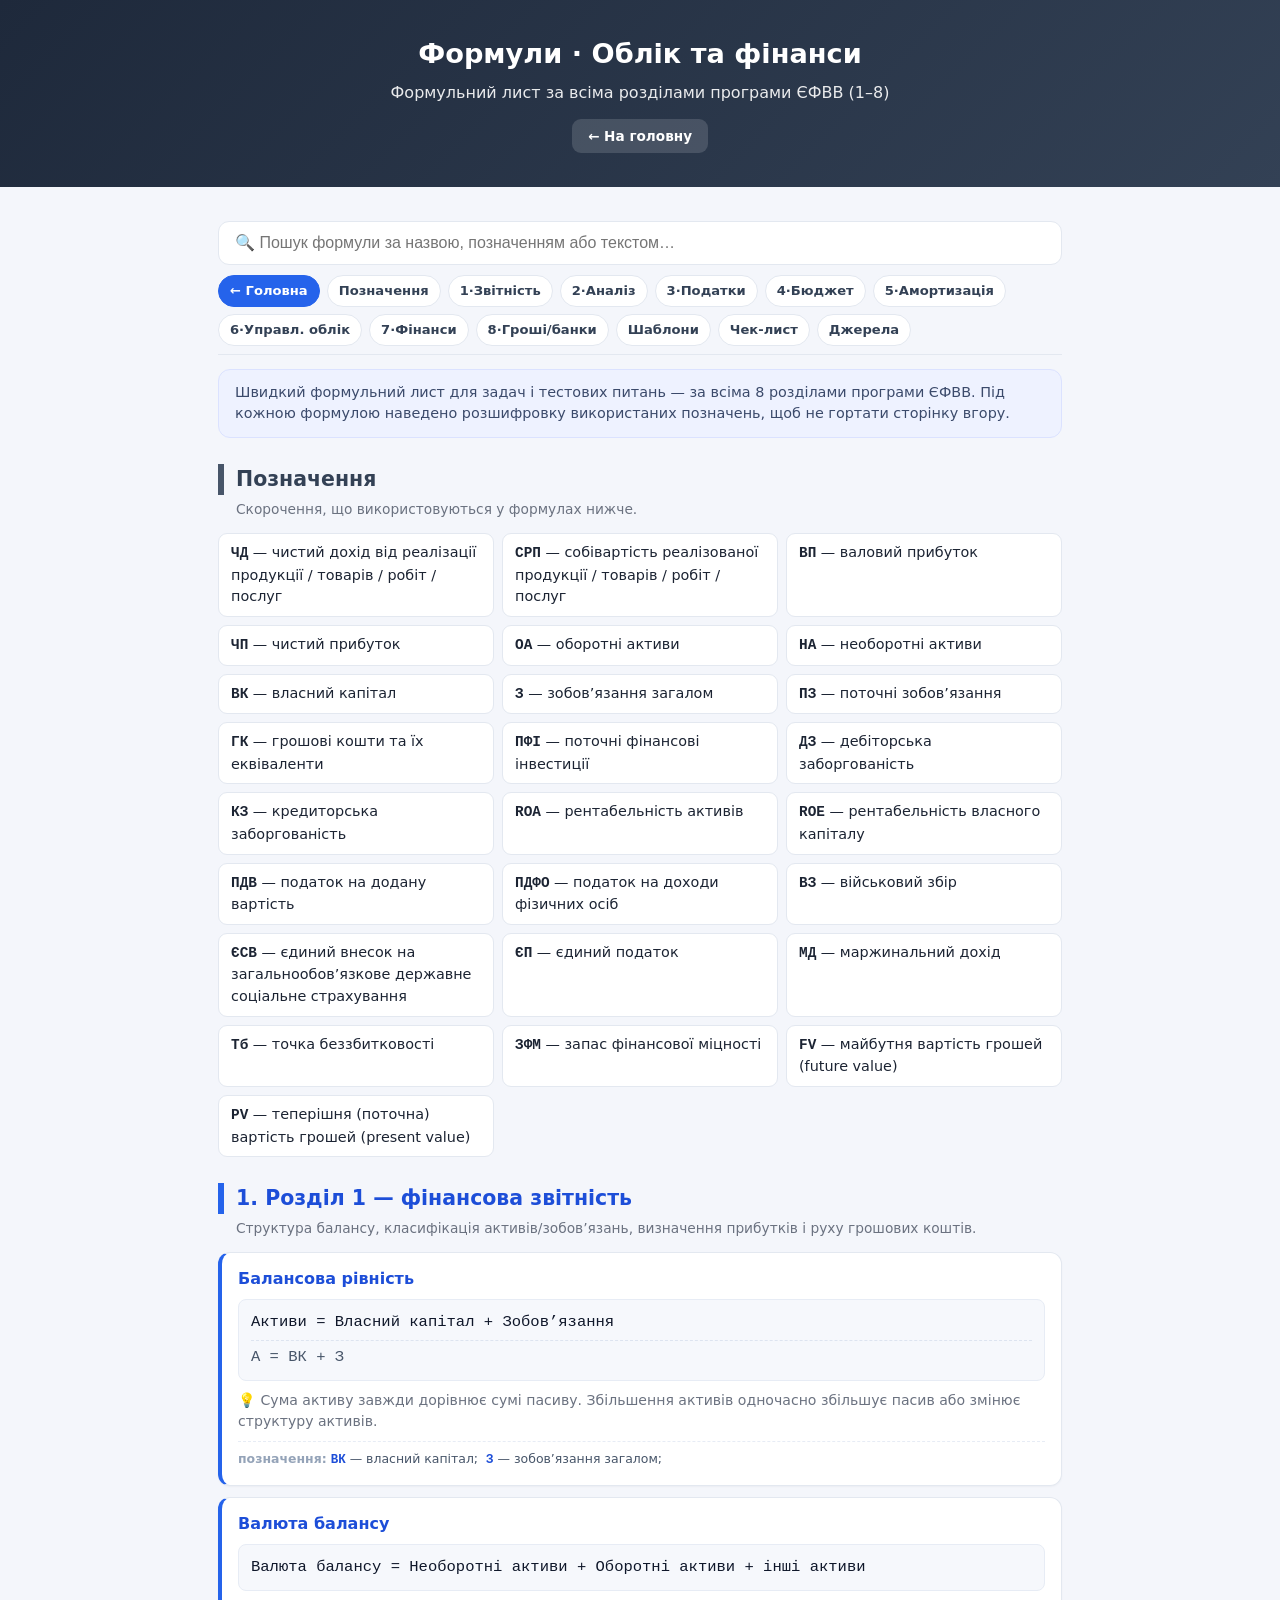
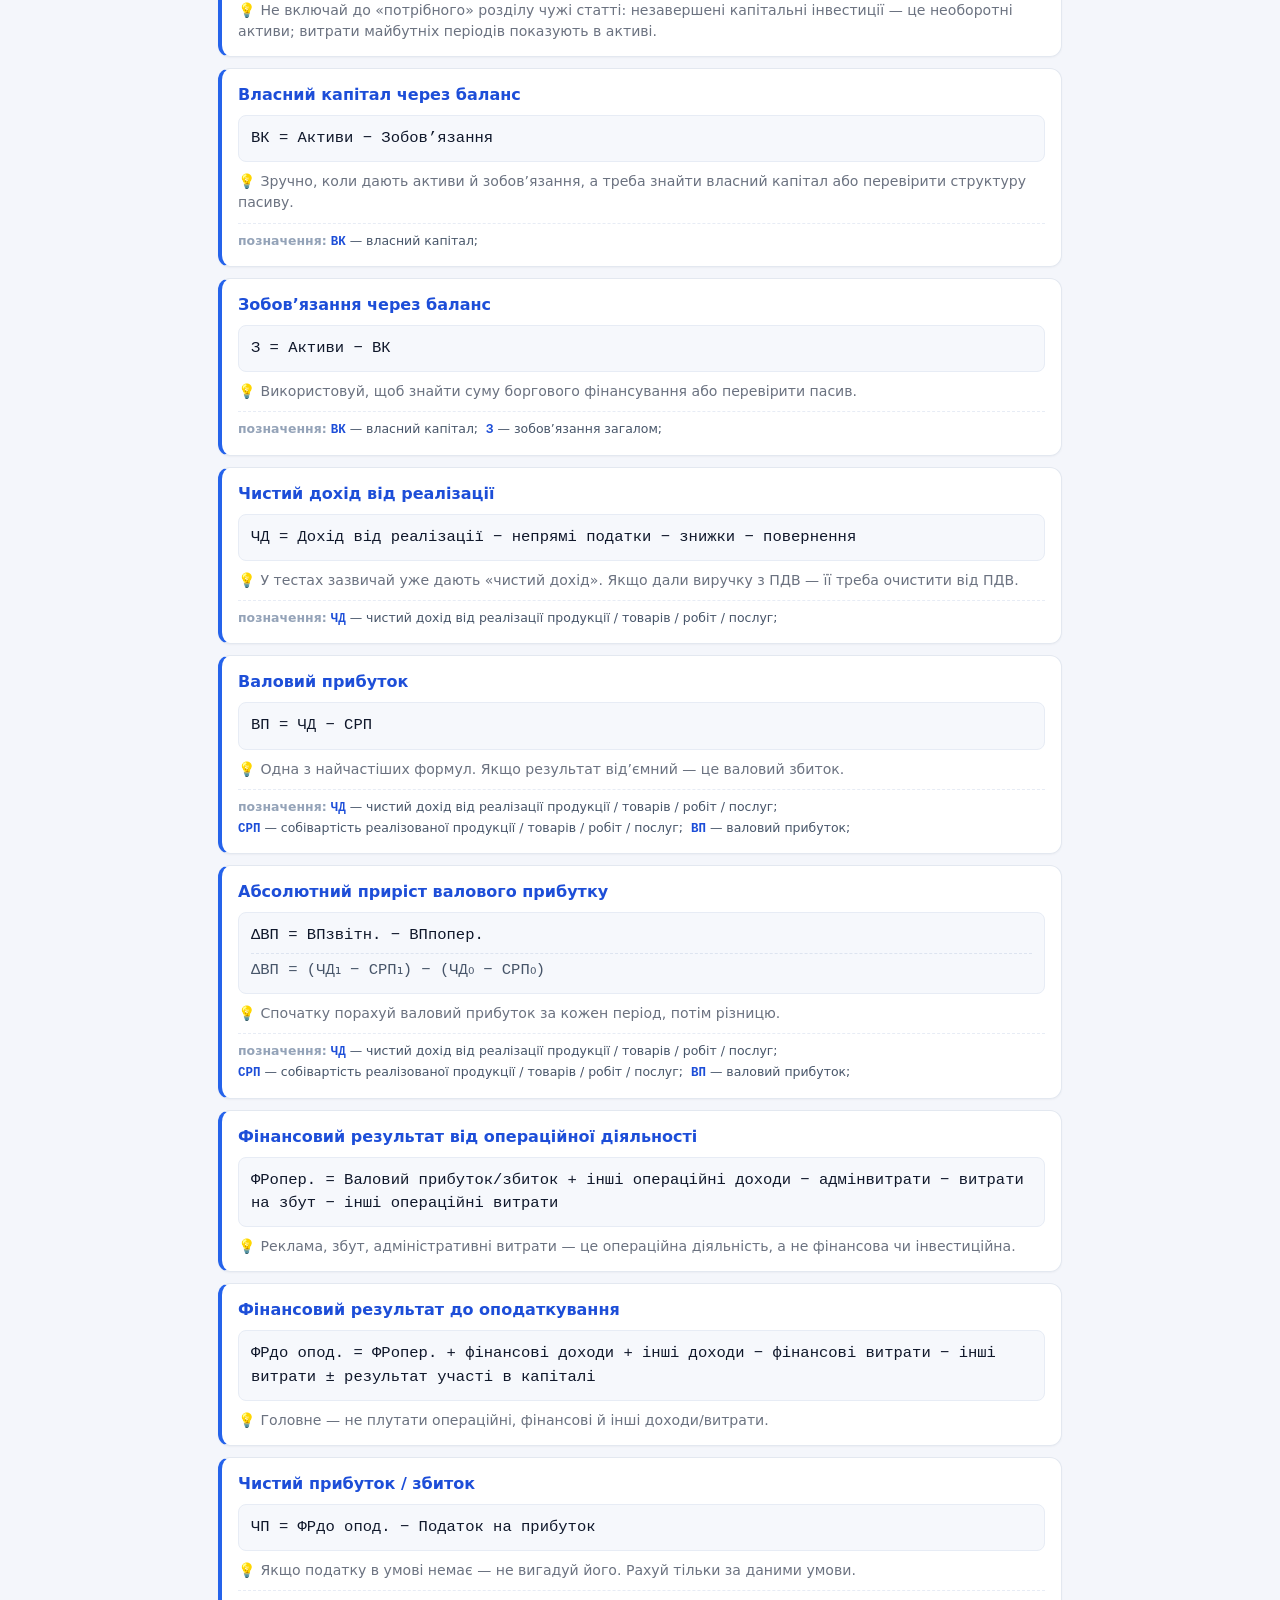
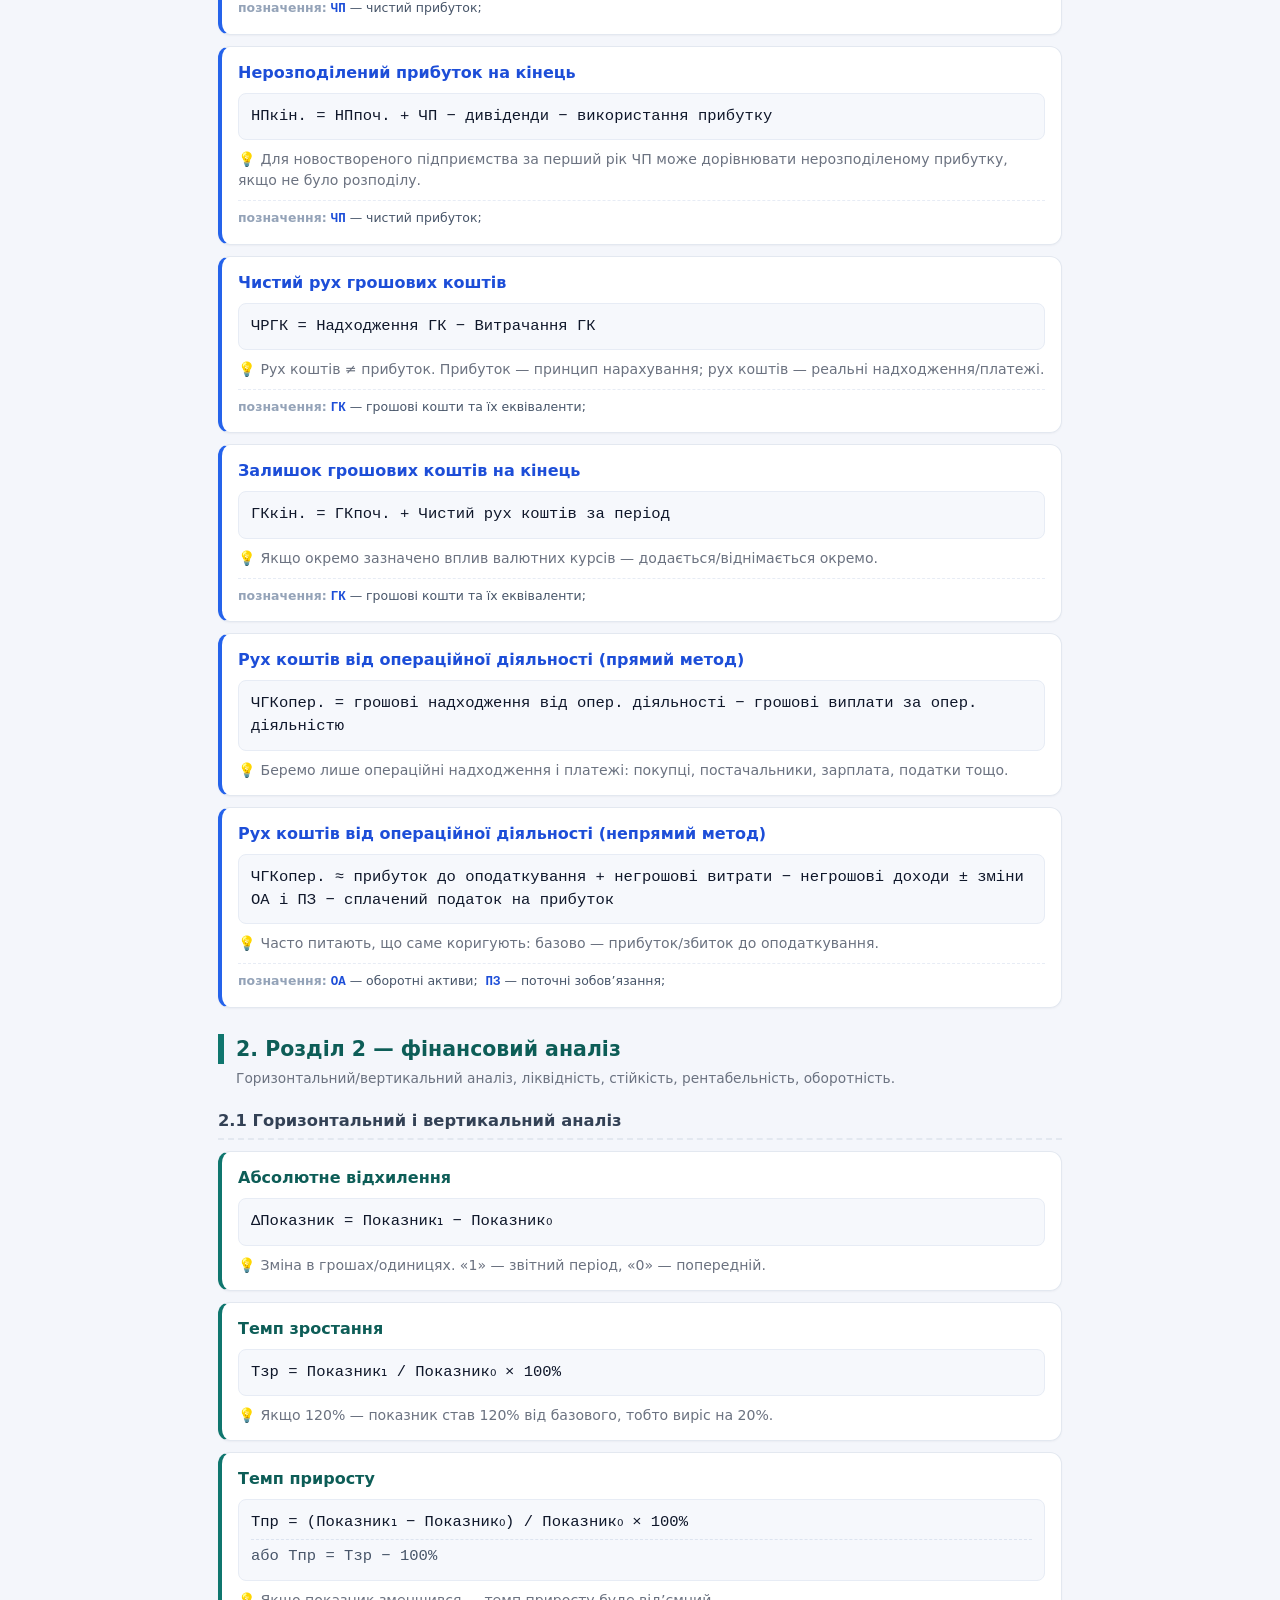
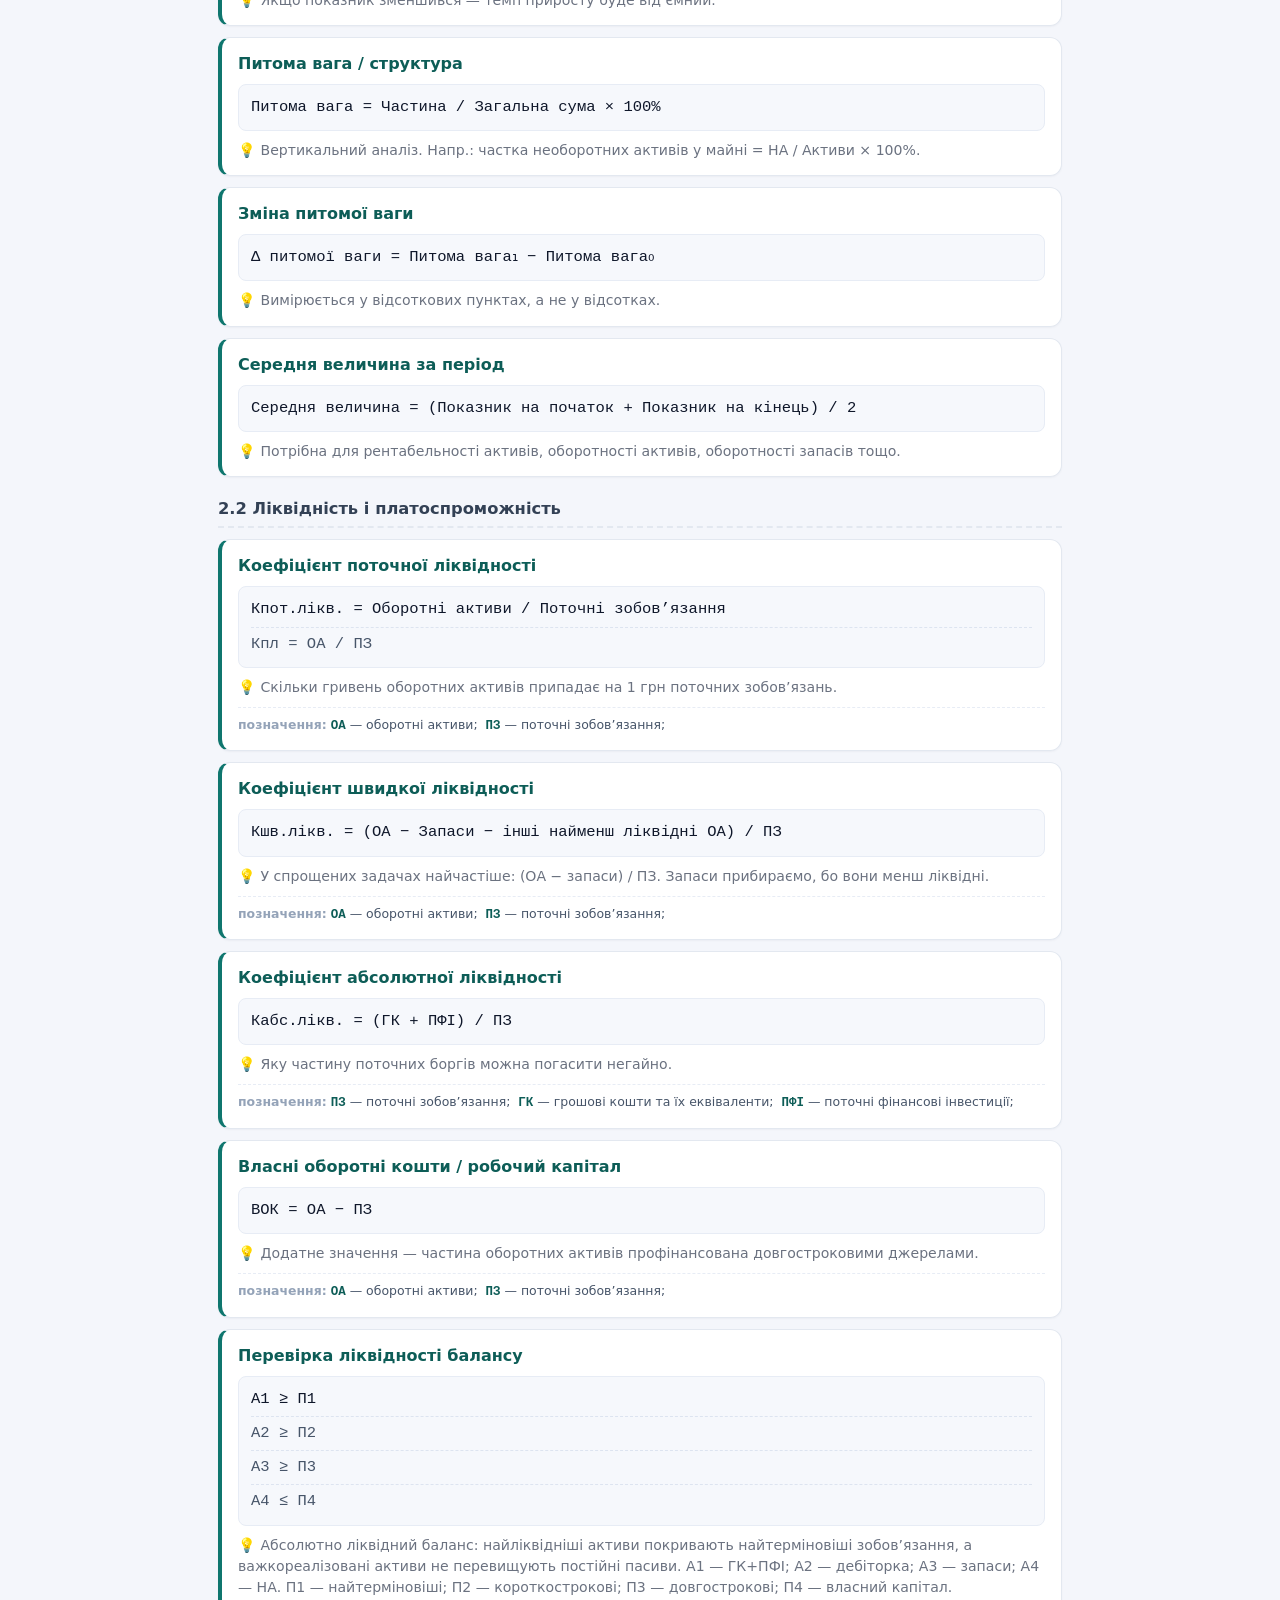
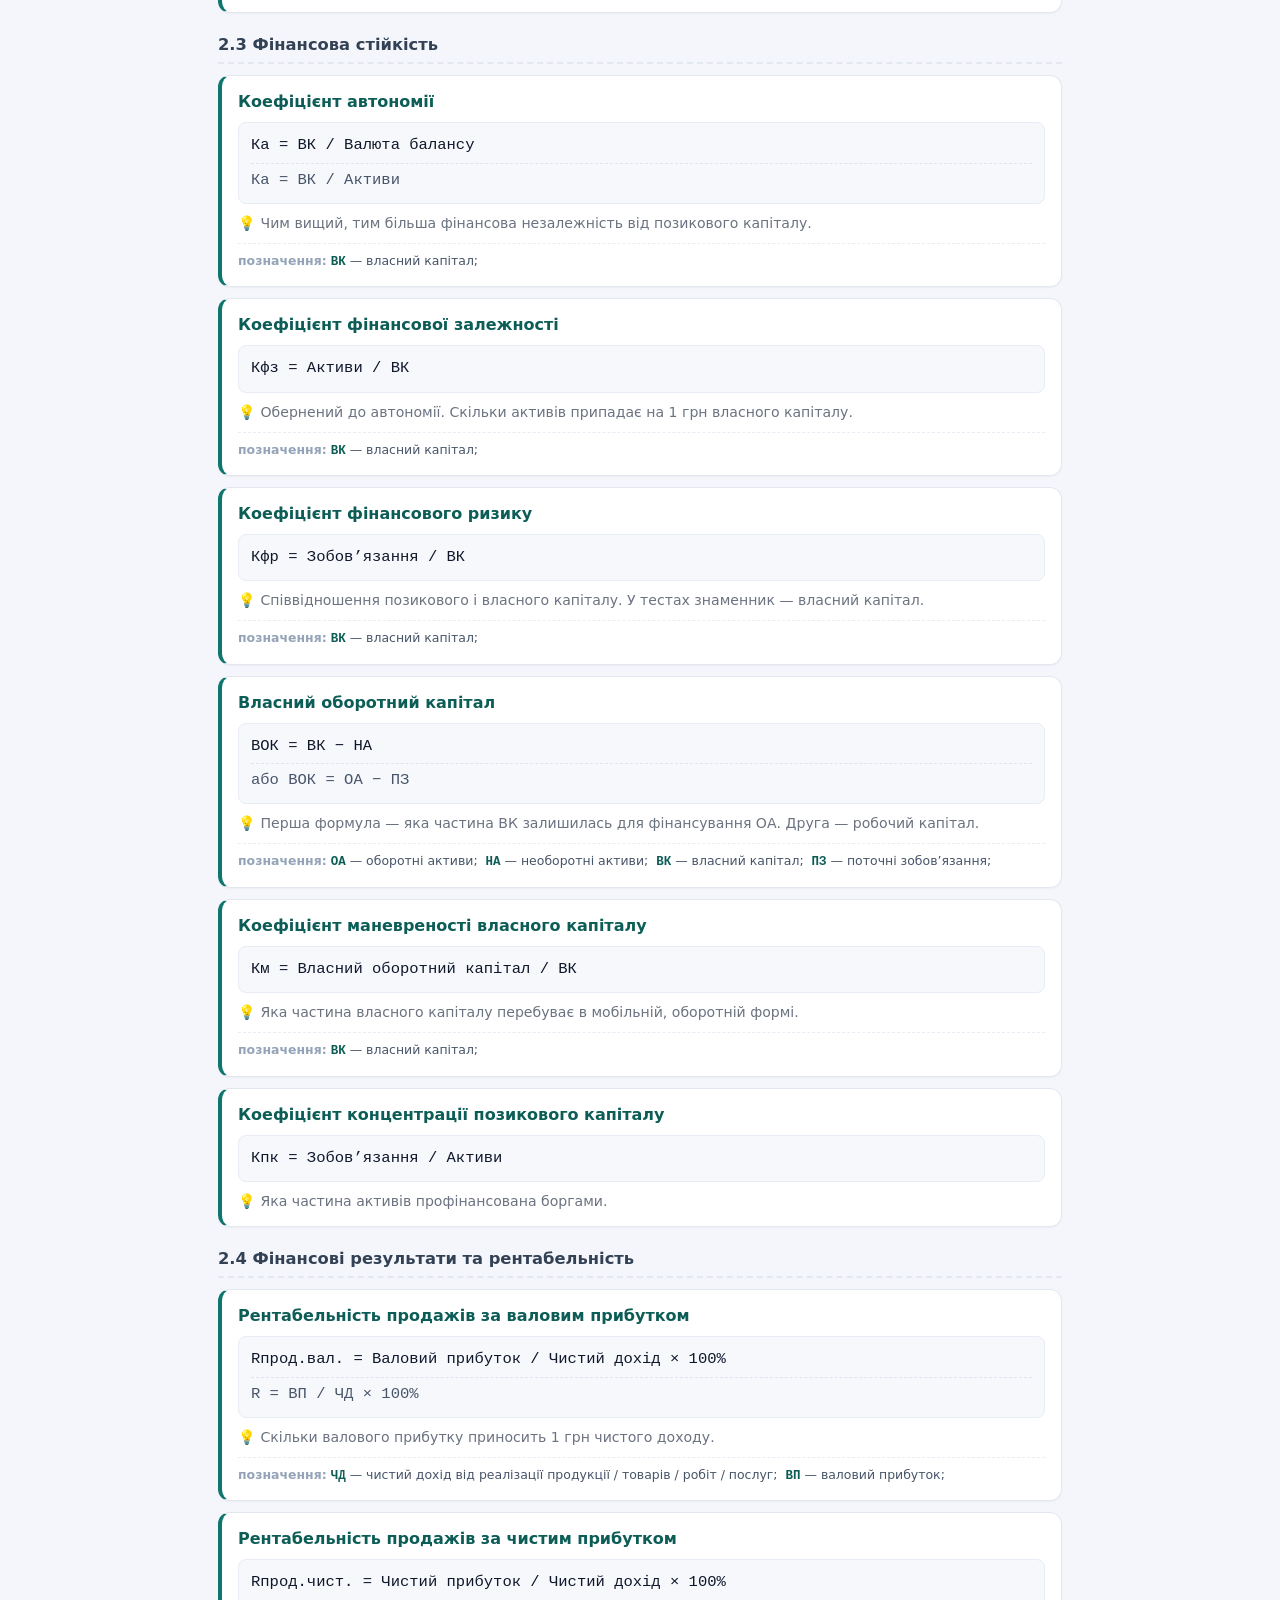
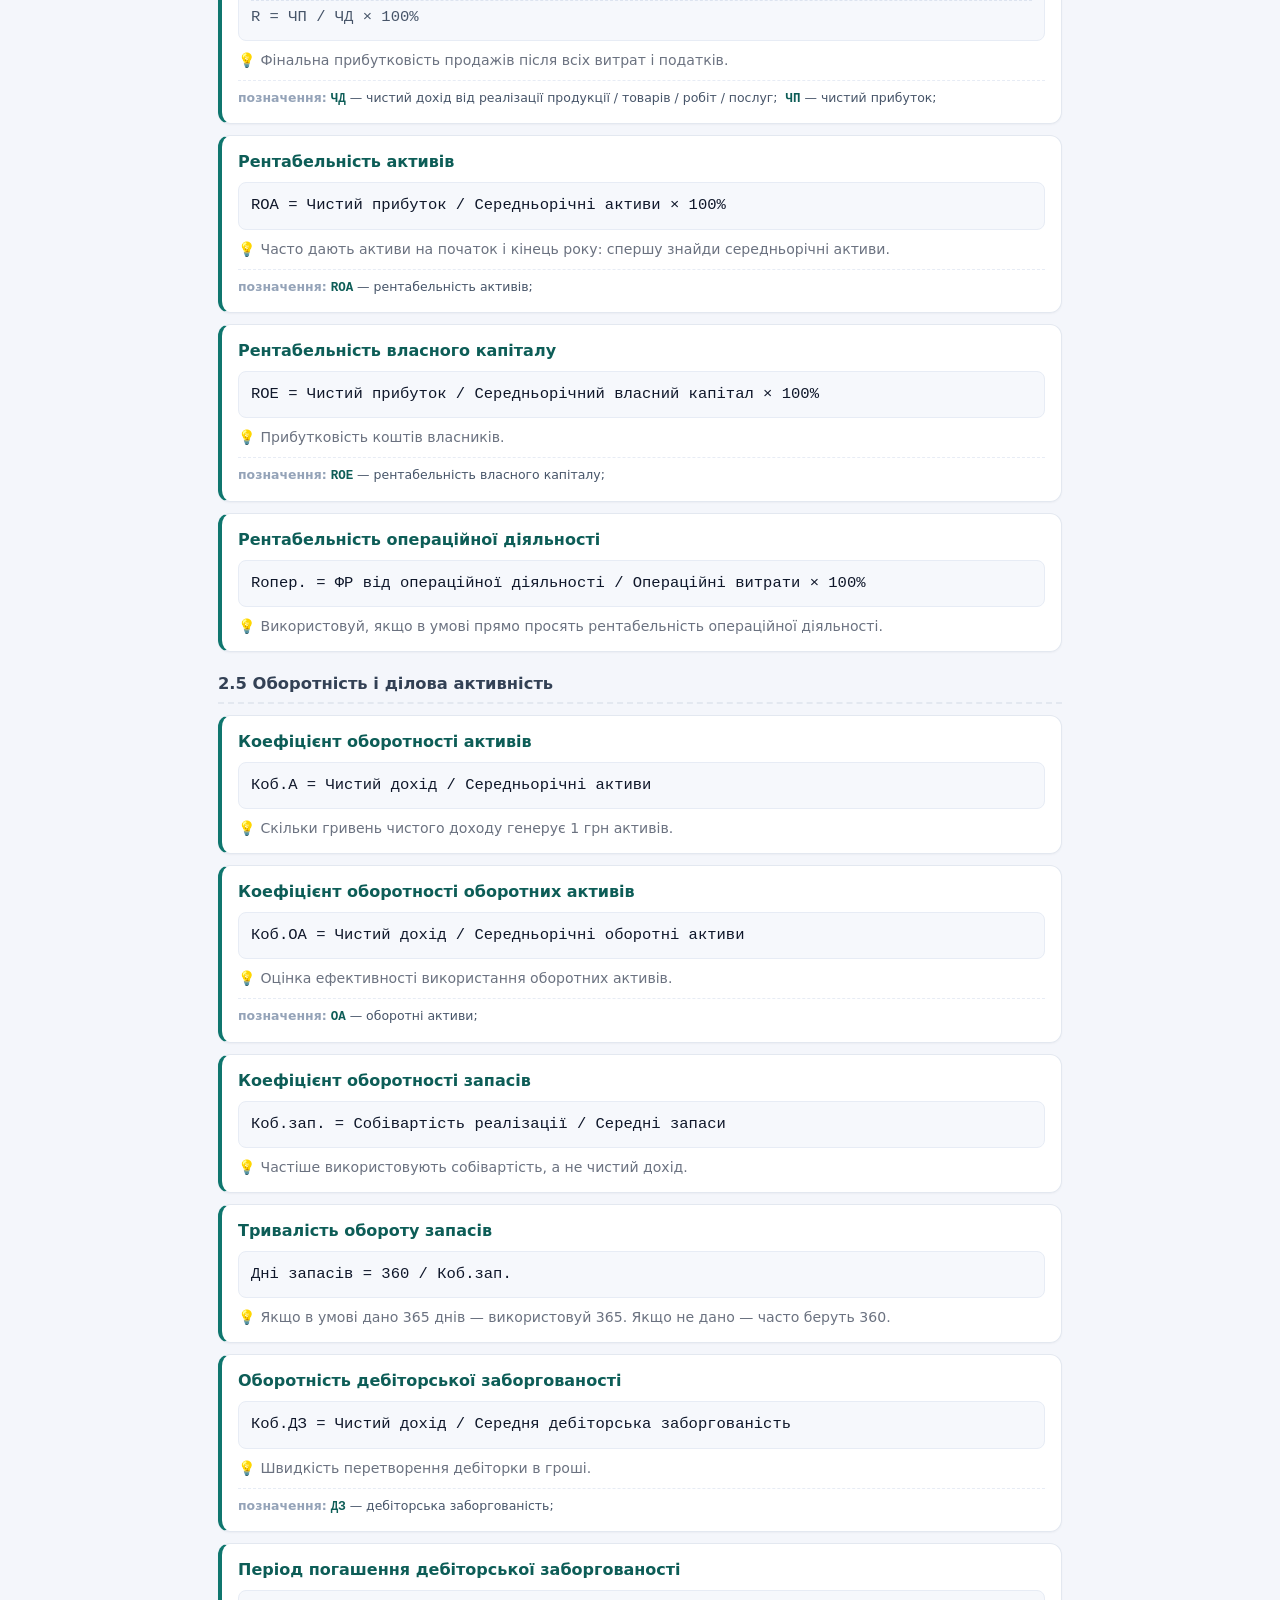
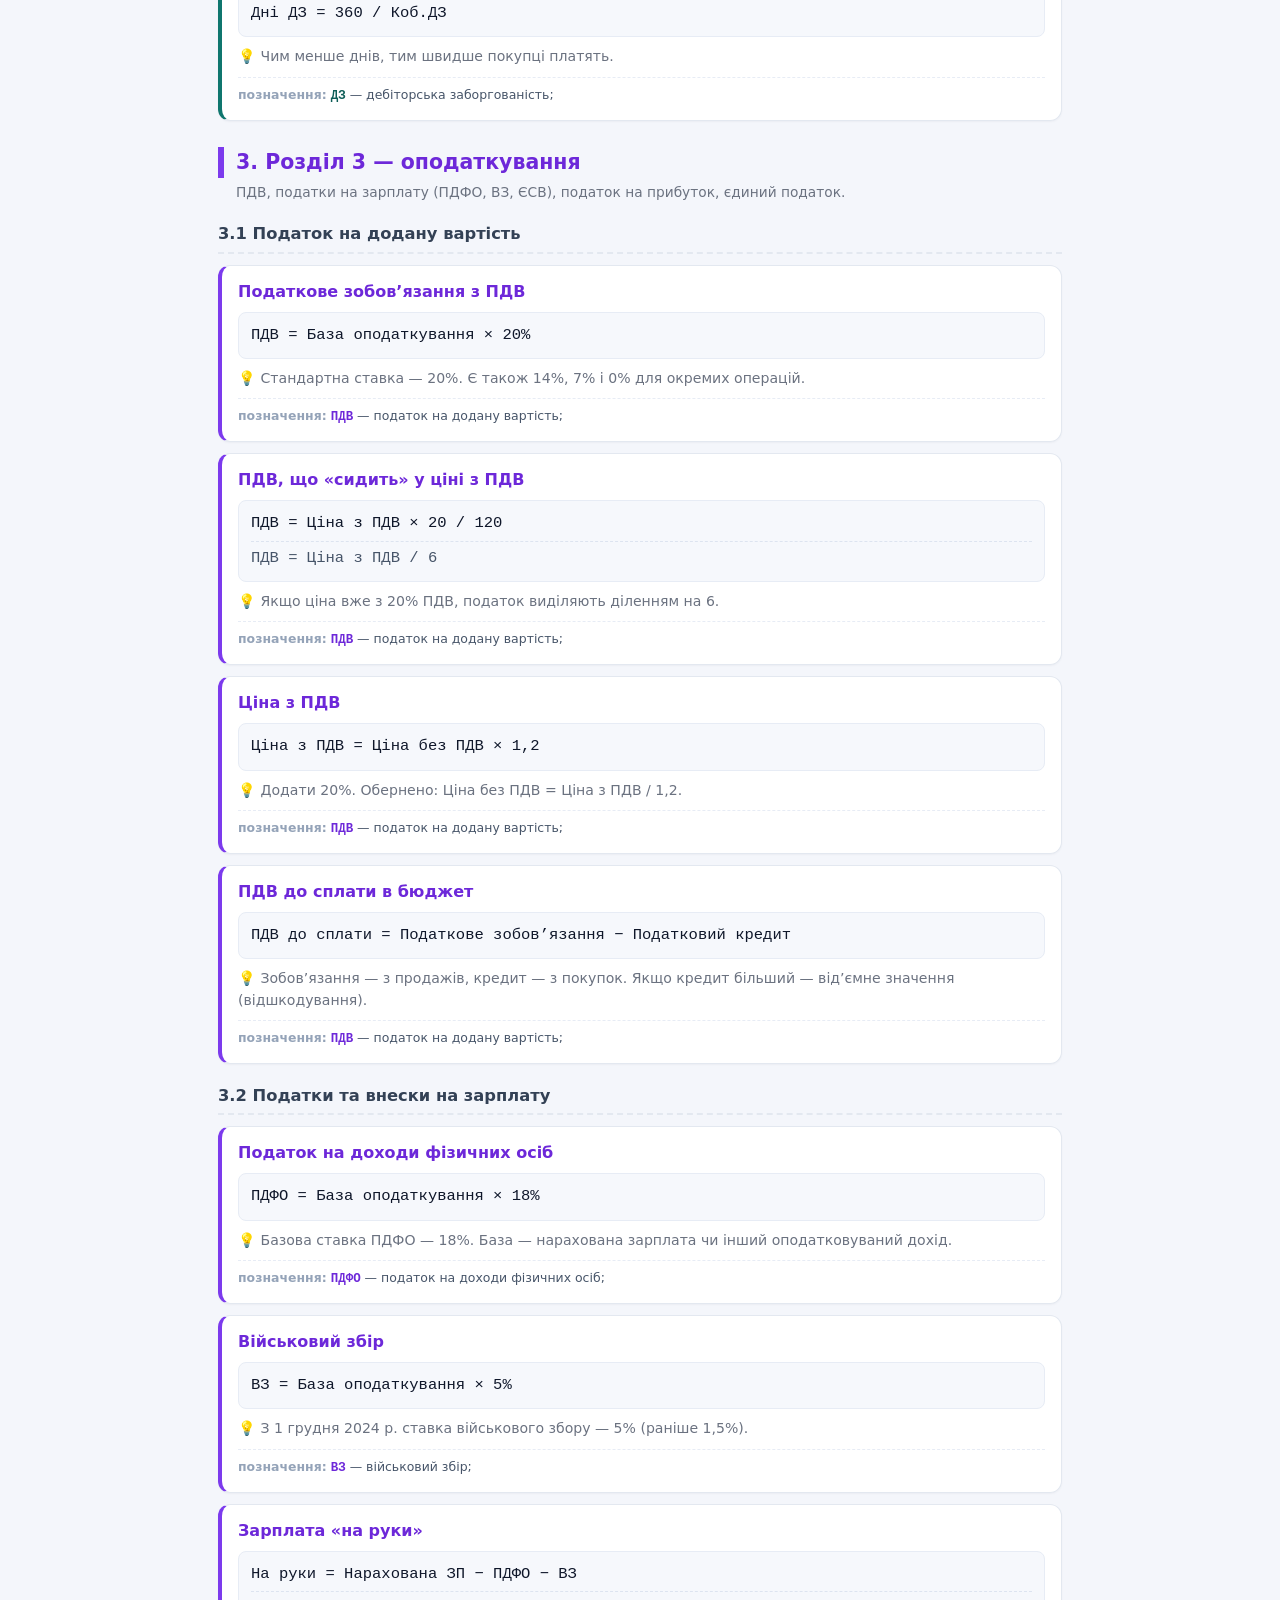
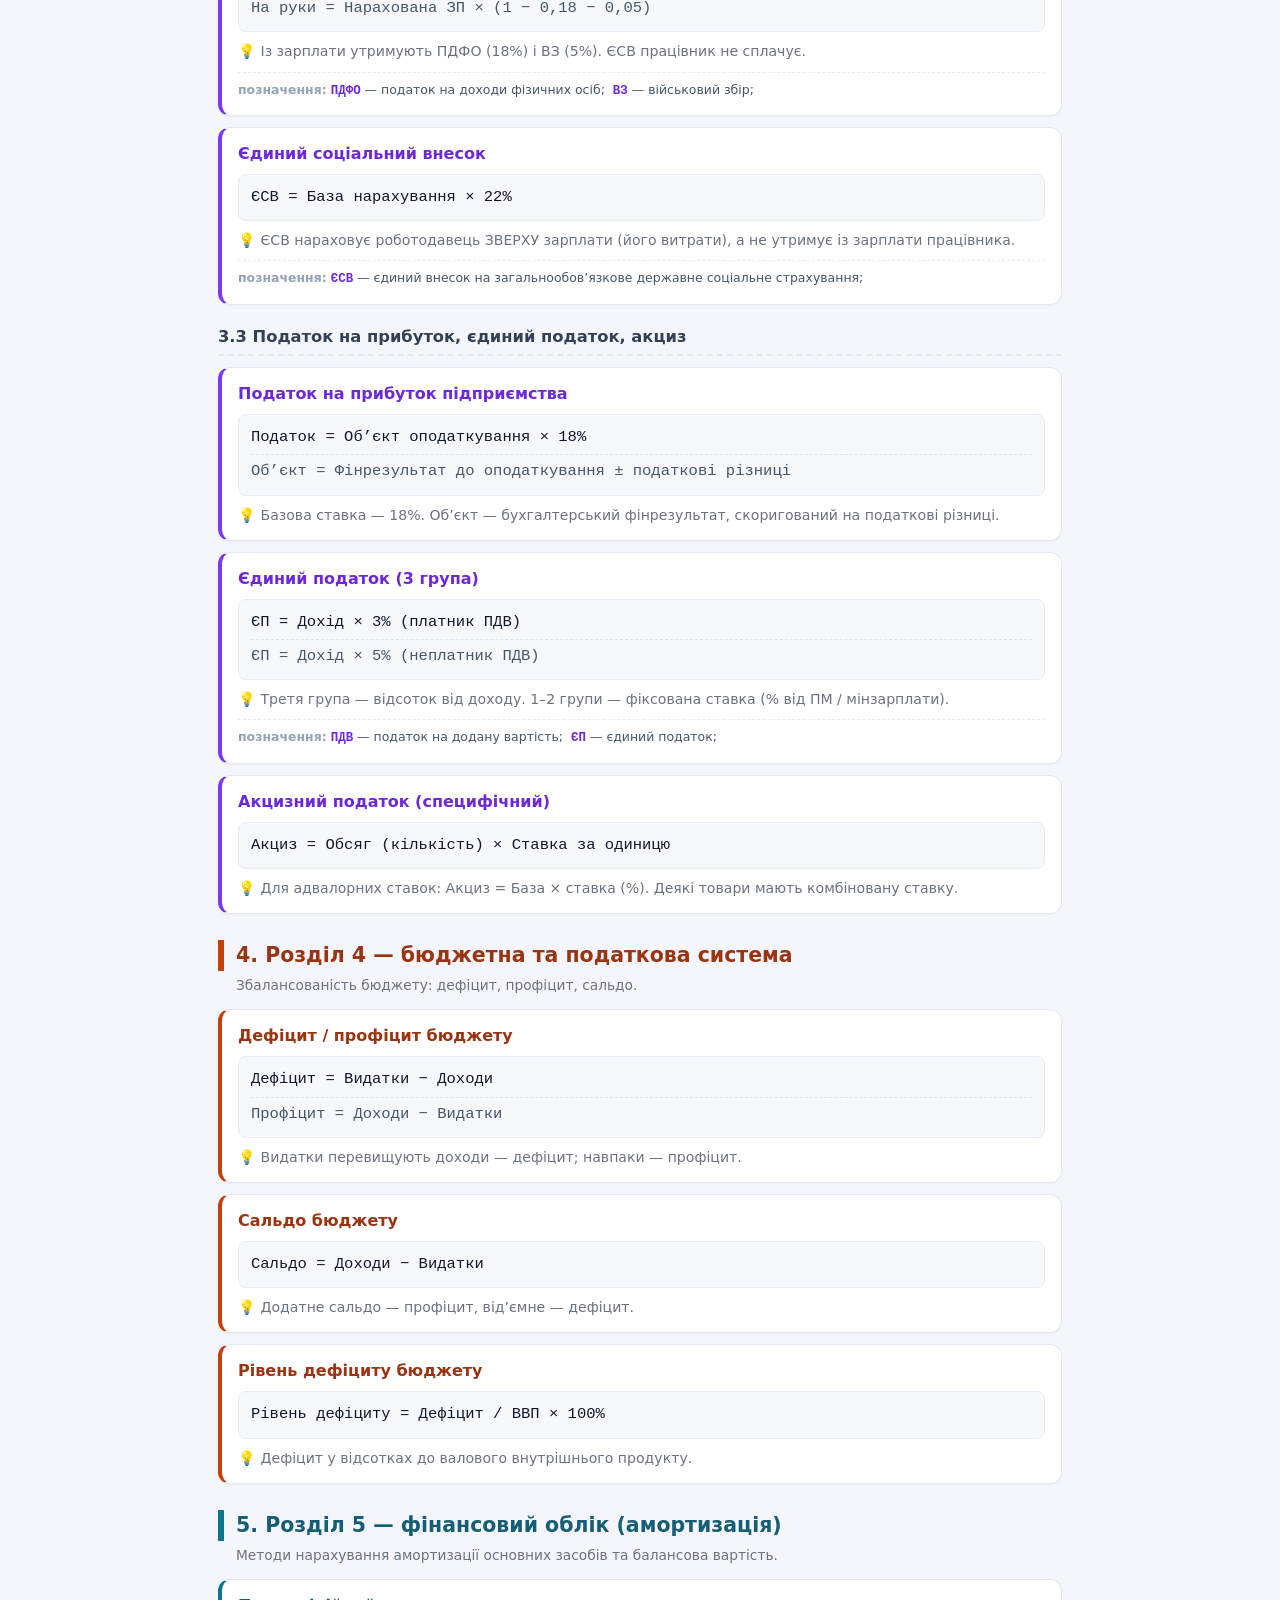
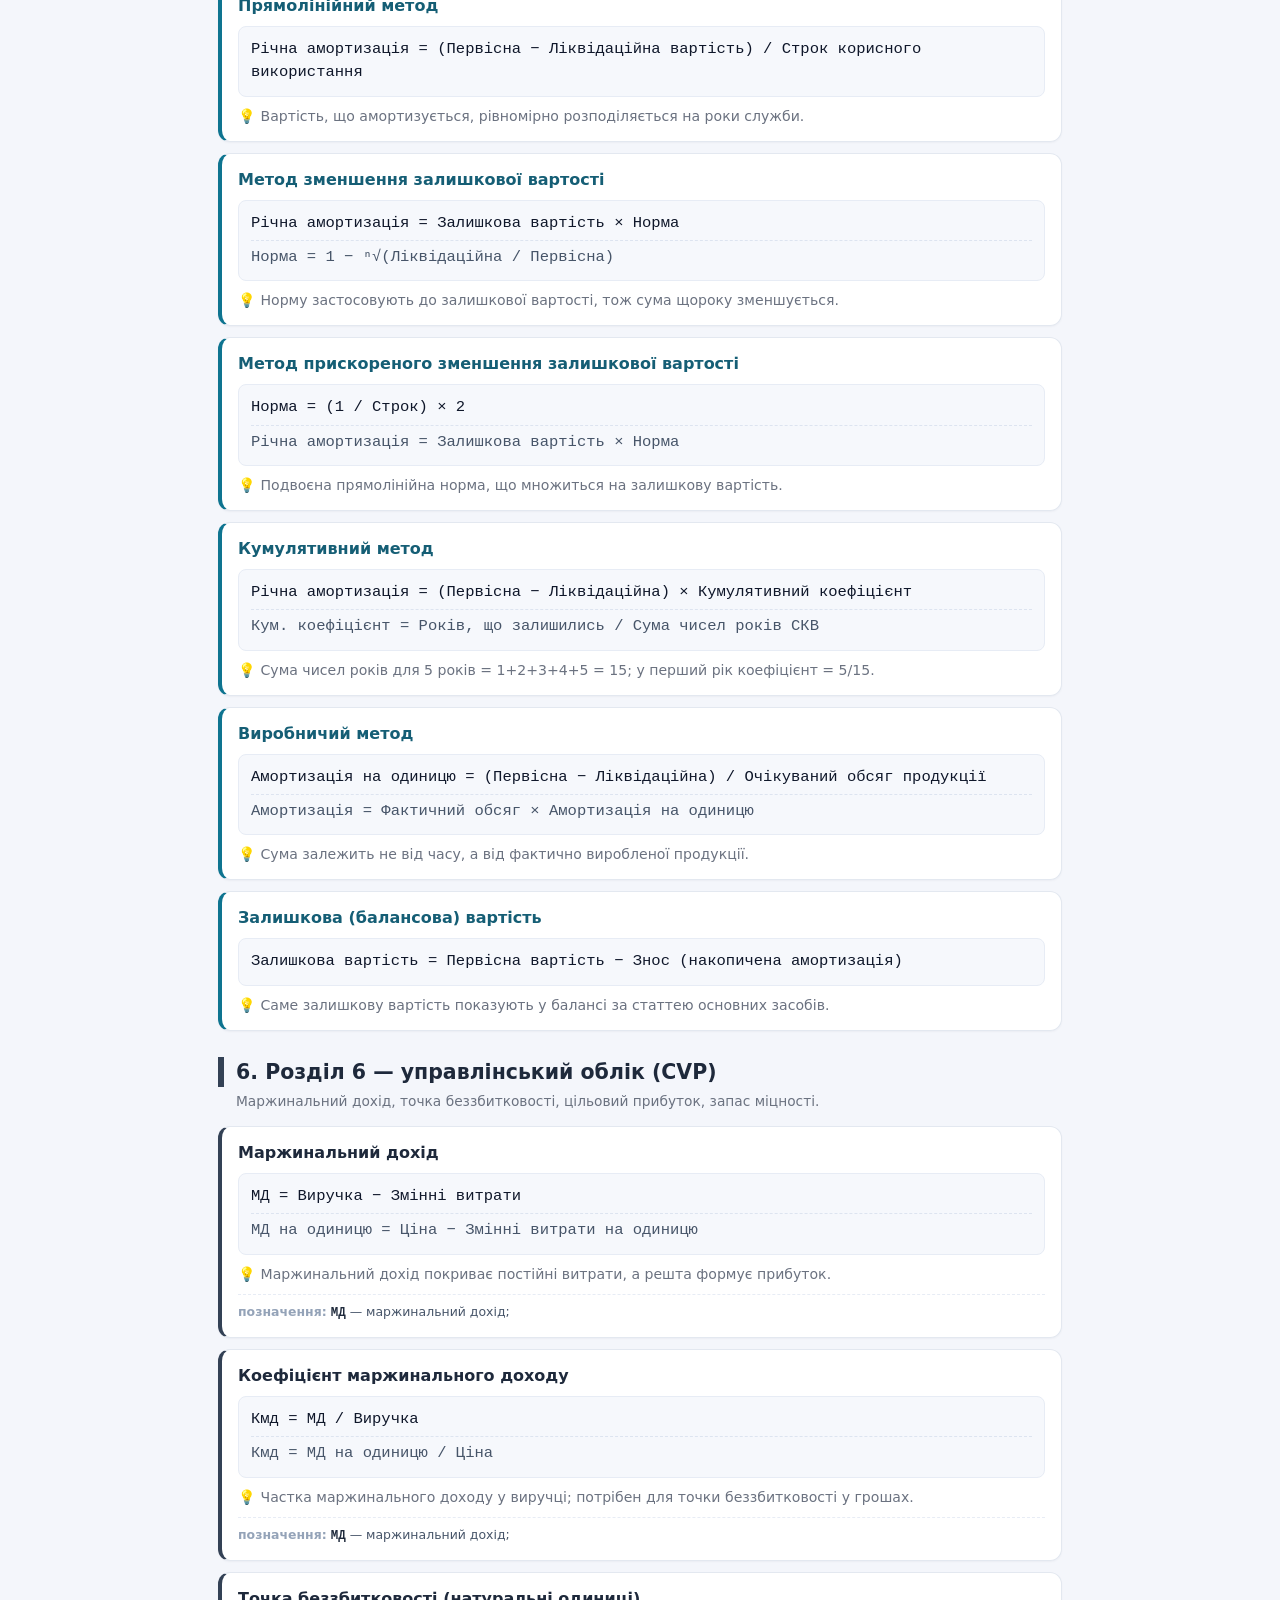
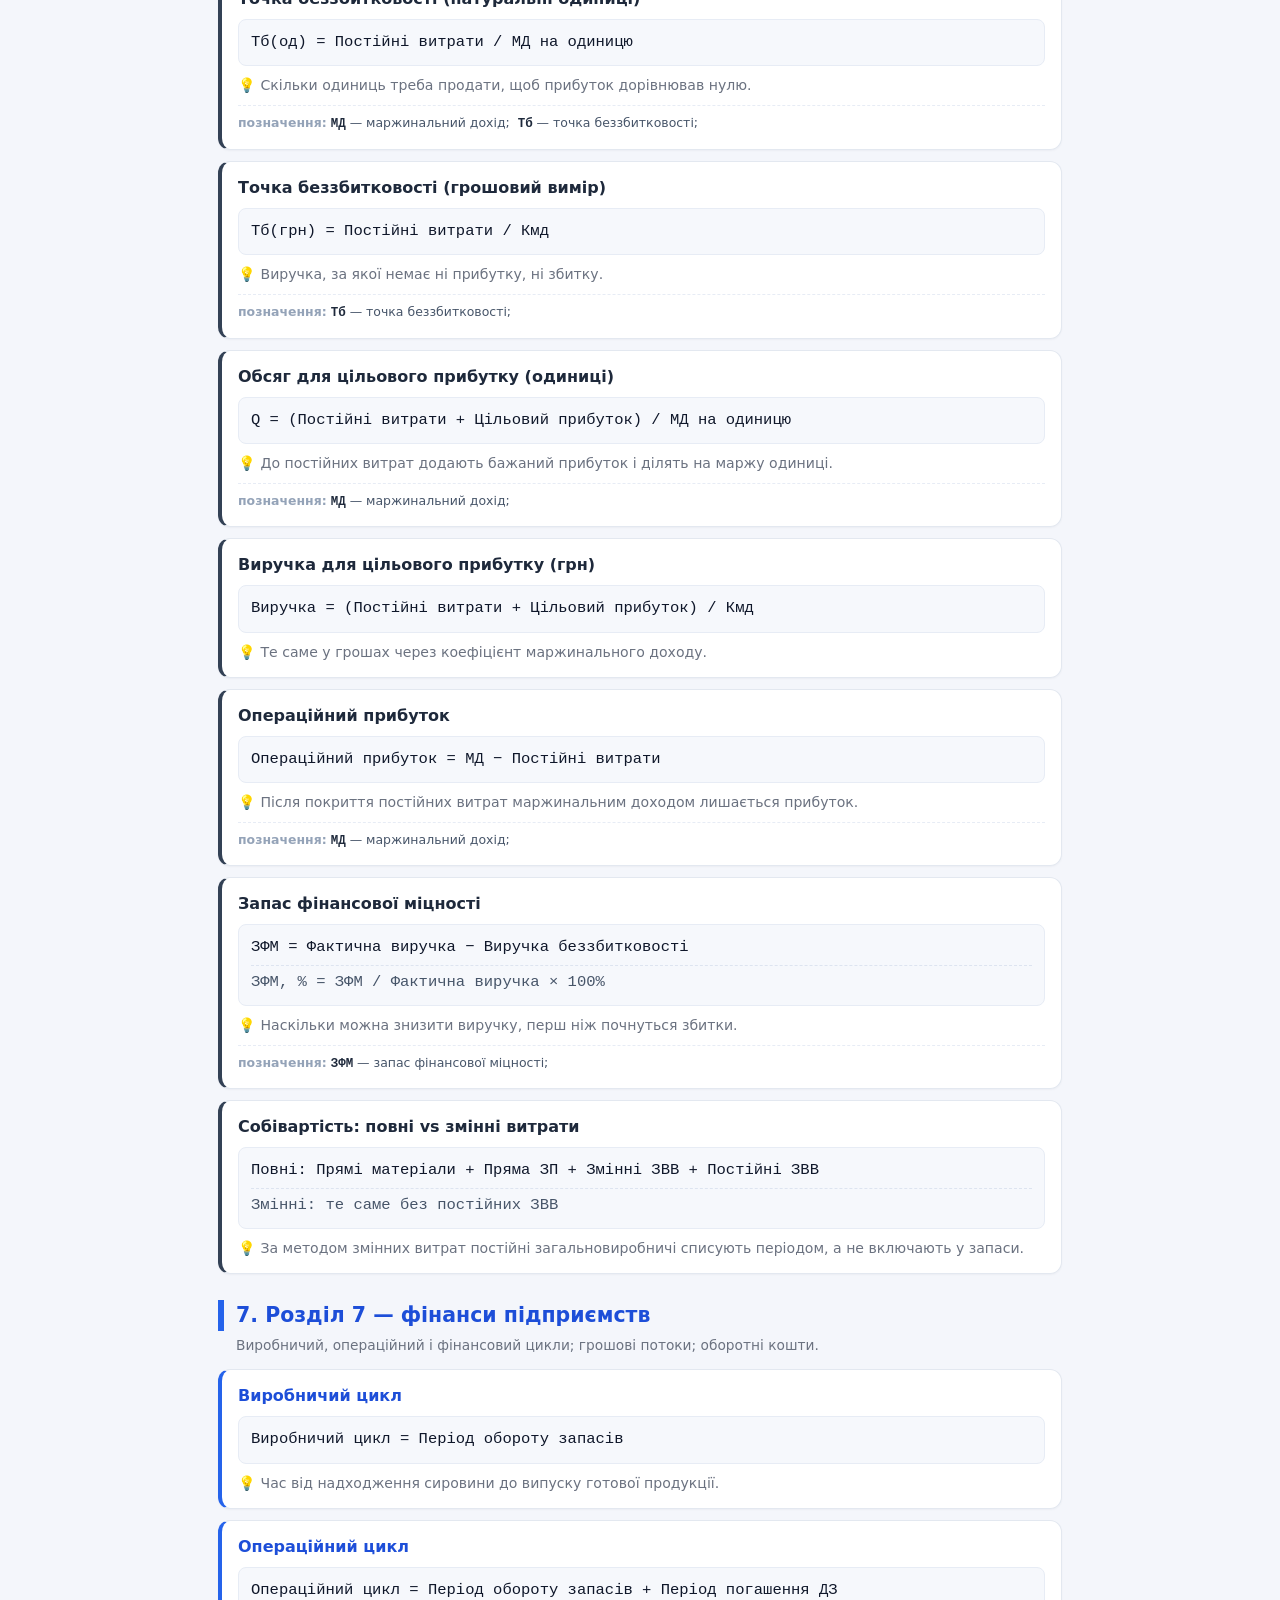
==== commit 210e59c6: "UX: прибрано приховування панелей при скролі + сильніша мобільна адаптація - хедер і нижня панель те" ====
--- a/docs/formulas.html
+++ b/docs/formulas.html
@@ -26,6 +26,8 @@
   /* toolbar: search + nav */
   .toolbar{position:sticky;top:0;z-index:5;background:var(--bg);padding:14px 0 8px;margin-bottom:6px;
            border-bottom:1px solid var(--line)}
+  /* зсув для якірних переходів, щоб заголовок секції не ховався під липким тулбаром */
+  section[data-sec]{scroll-margin-top:var(--anchor-offset,120px)}
   .search{width:100%;padding:12px 16px;font-size:1rem;border:1px solid var(--line);border-radius:11px;
           background:#fff;color:var(--ink);outline:none}
   .search:focus{border-color:var(--accent);box-shadow:0 0 0 3px rgba(37,99,235,.12)}
@@ -79,6 +81,23 @@
   footer{text-align:center;color:var(--muted);font-size:.8rem;padding:24px 20px 0}
   .disclaimer{max-width:660px;margin:10px auto 0;font-size:.72rem;line-height:1.45;color:var(--muted);opacity:.85}
   mark{background:#fde68a;color:inherit;border-radius:3px;padding:0 1px}
+
+  /* ── мобільна адаптація ── */
+  /* ── мобільна адаптація: ~−20% від десктопу ── */
+  @media (max-width:560px){
+    html{font-size:80%}                     /* всі rem-розміри (шрифти) стають 80% */
+    header{padding:24px 16px}
+    .wrap{padding:14px 12px 48px}
+    .toolbar{padding:12px 0 6px}
+    .search{font-size:16px;padding:10px 13px}   /* 16px — щоб Safari не зумив при фокусі */
+    .nav a{padding:4px 9px}
+    .note-top{padding:10px 13px}
+    .sec-sub{margin-left:12px}
+    .f{padding:12px 13px}
+    .f .formula{padding:8px 10px}
+    .abbr{grid-template-columns:1fr}
+    ul.check li{padding:9px 12px 9px 36px}
+  }
 </style>
 </head>
 <body>
@@ -526,6 +545,14 @@
   });
   empty.style.display = anyVisible ? "none" : "block";
 });
+
+// зсув для якірних переходів = реальна висота липкого тулбару (+ невеликий відступ)
+const toolbar = document.querySelector('.toolbar');
+function setAnchorOffset(){
+  if(toolbar) document.documentElement.style.setProperty('--anchor-offset',(toolbar.offsetHeight+8)+'px');
+}
+setAnchorOffset();
+window.addEventListener('resize', setAnchorOffset);
 </script>
 </body>
 </html>
